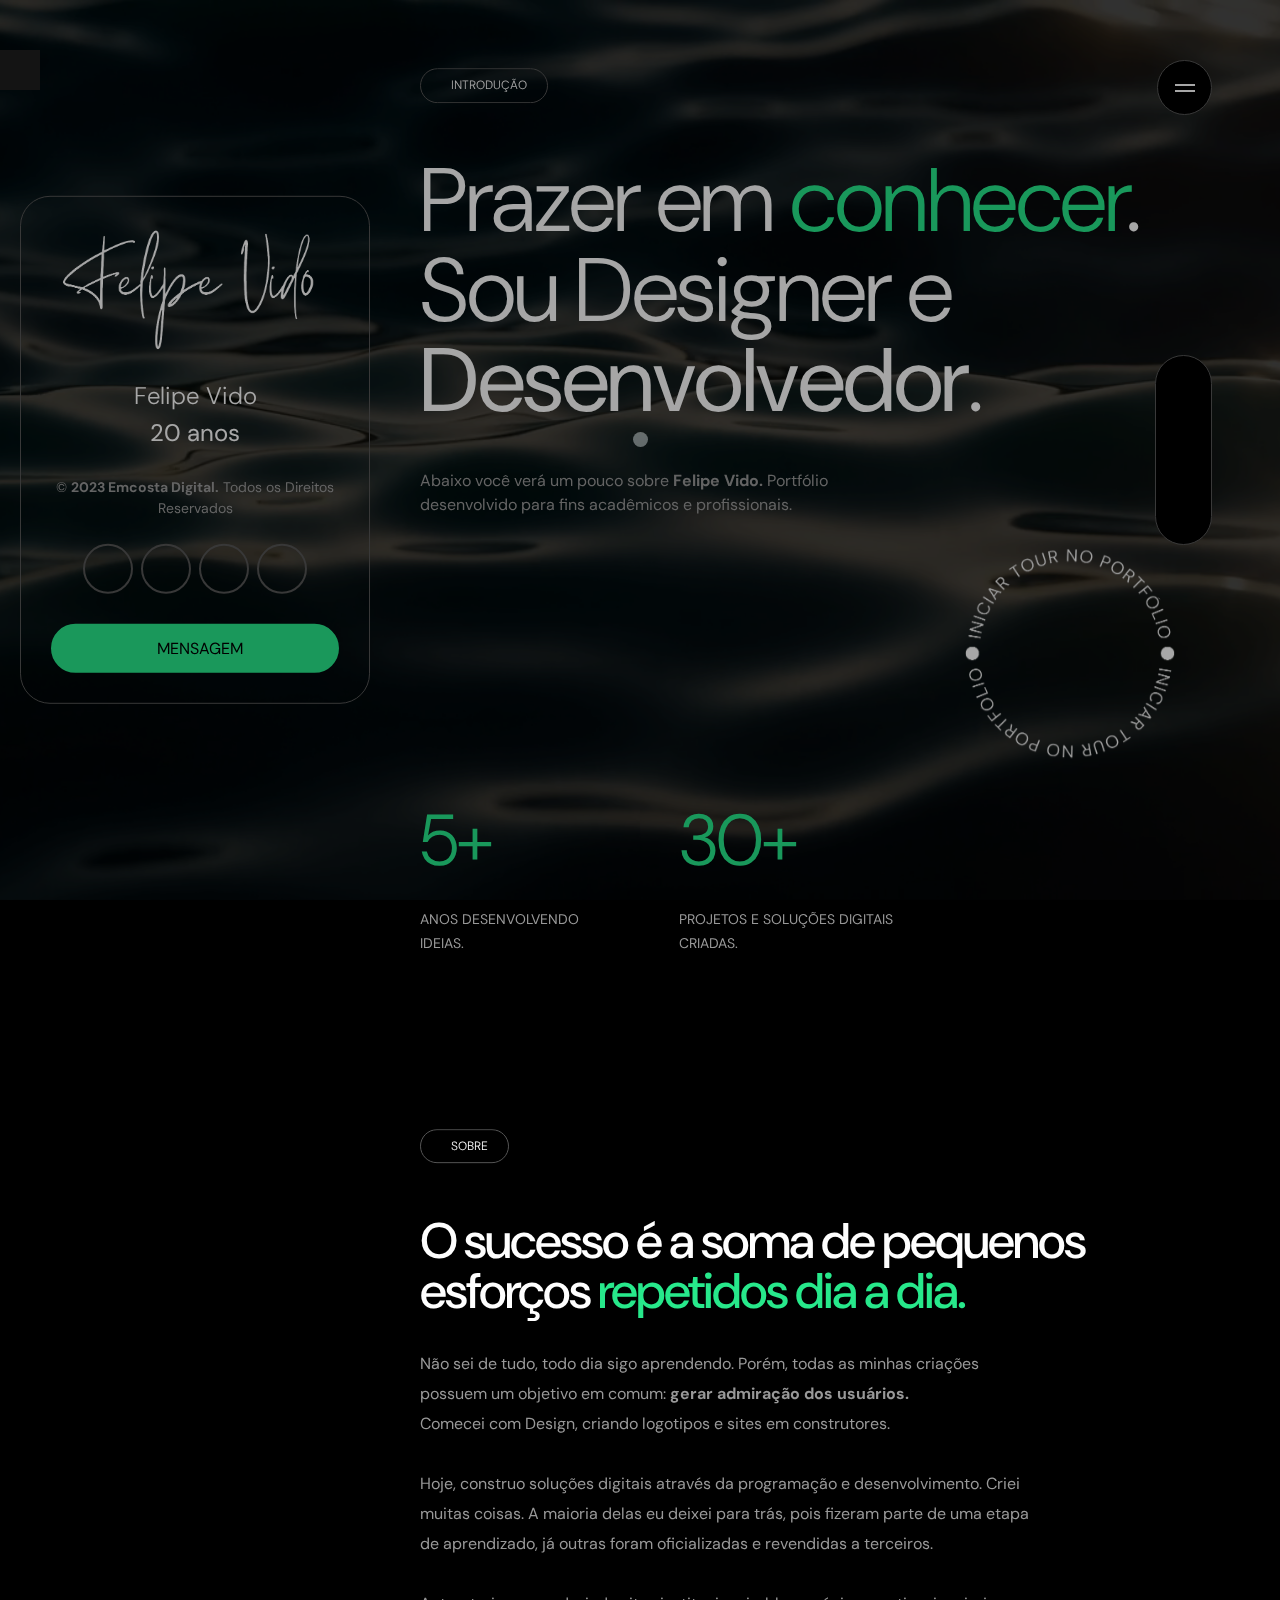
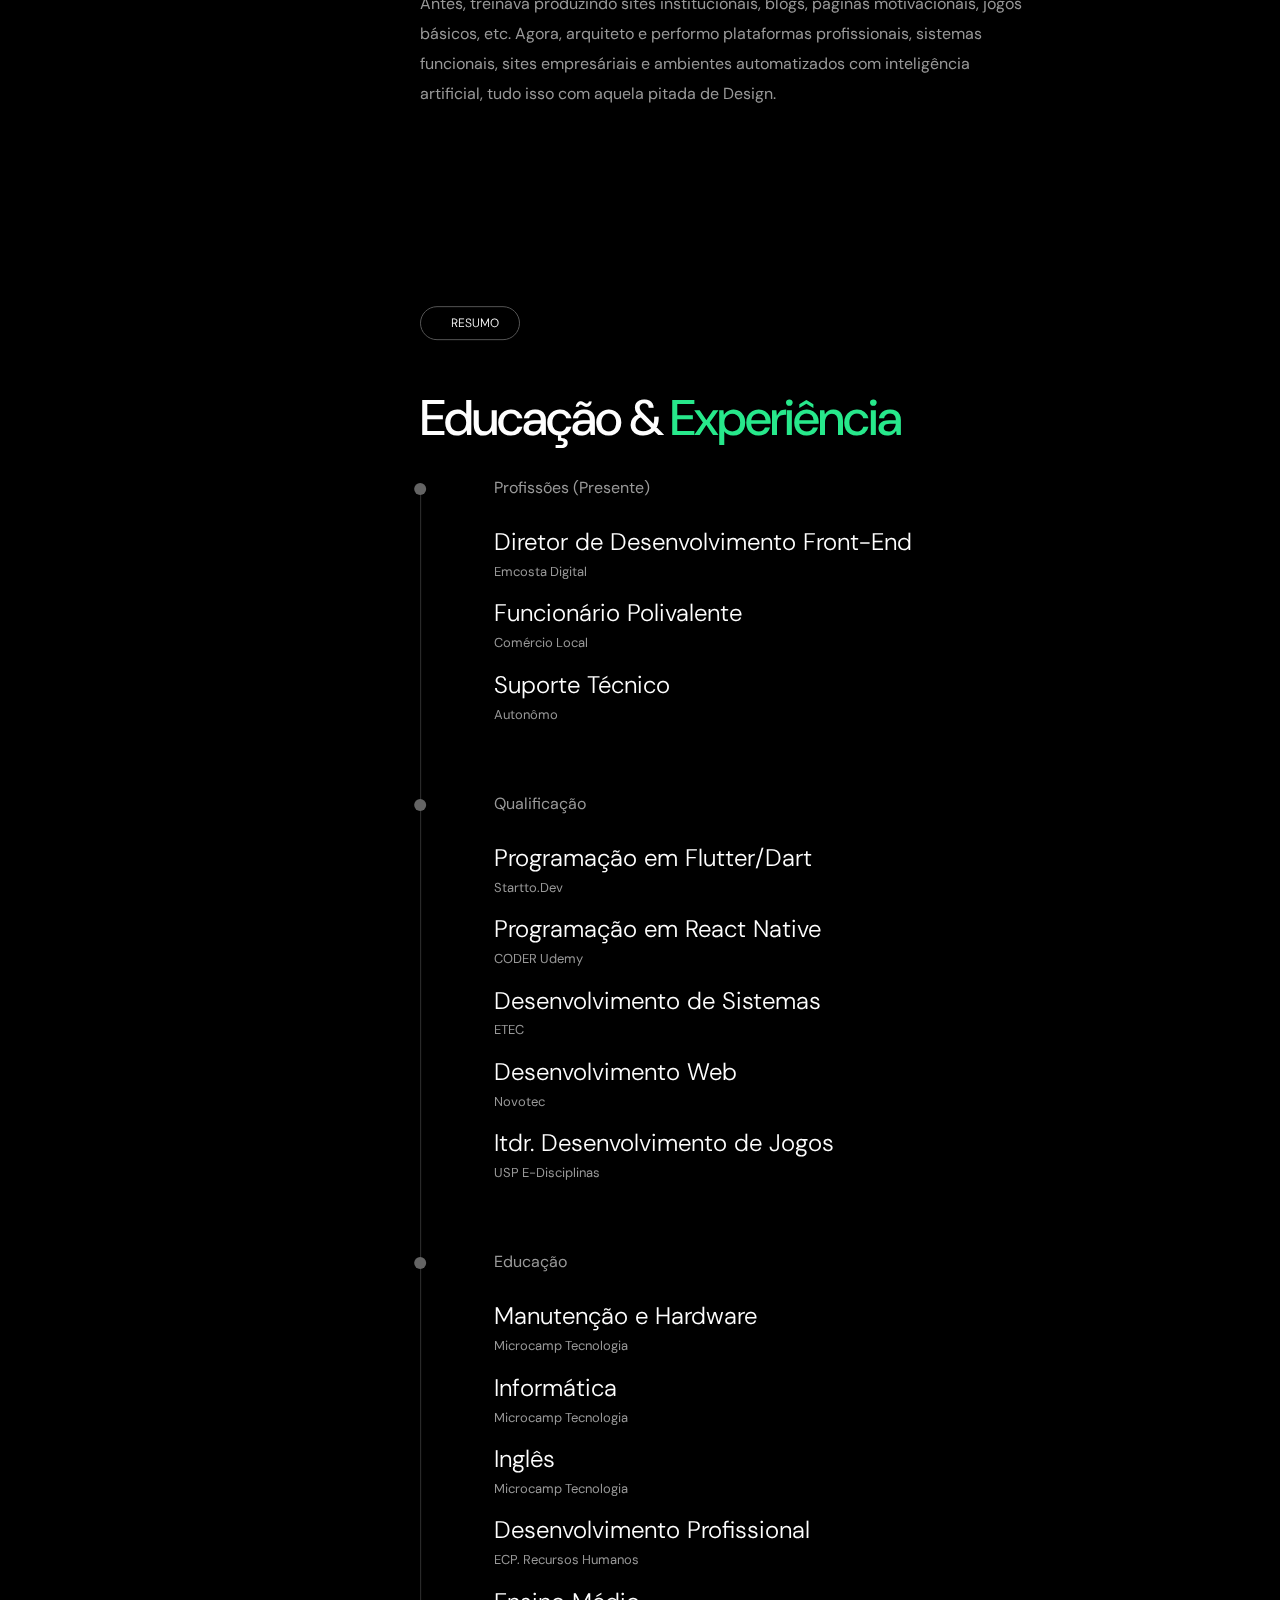
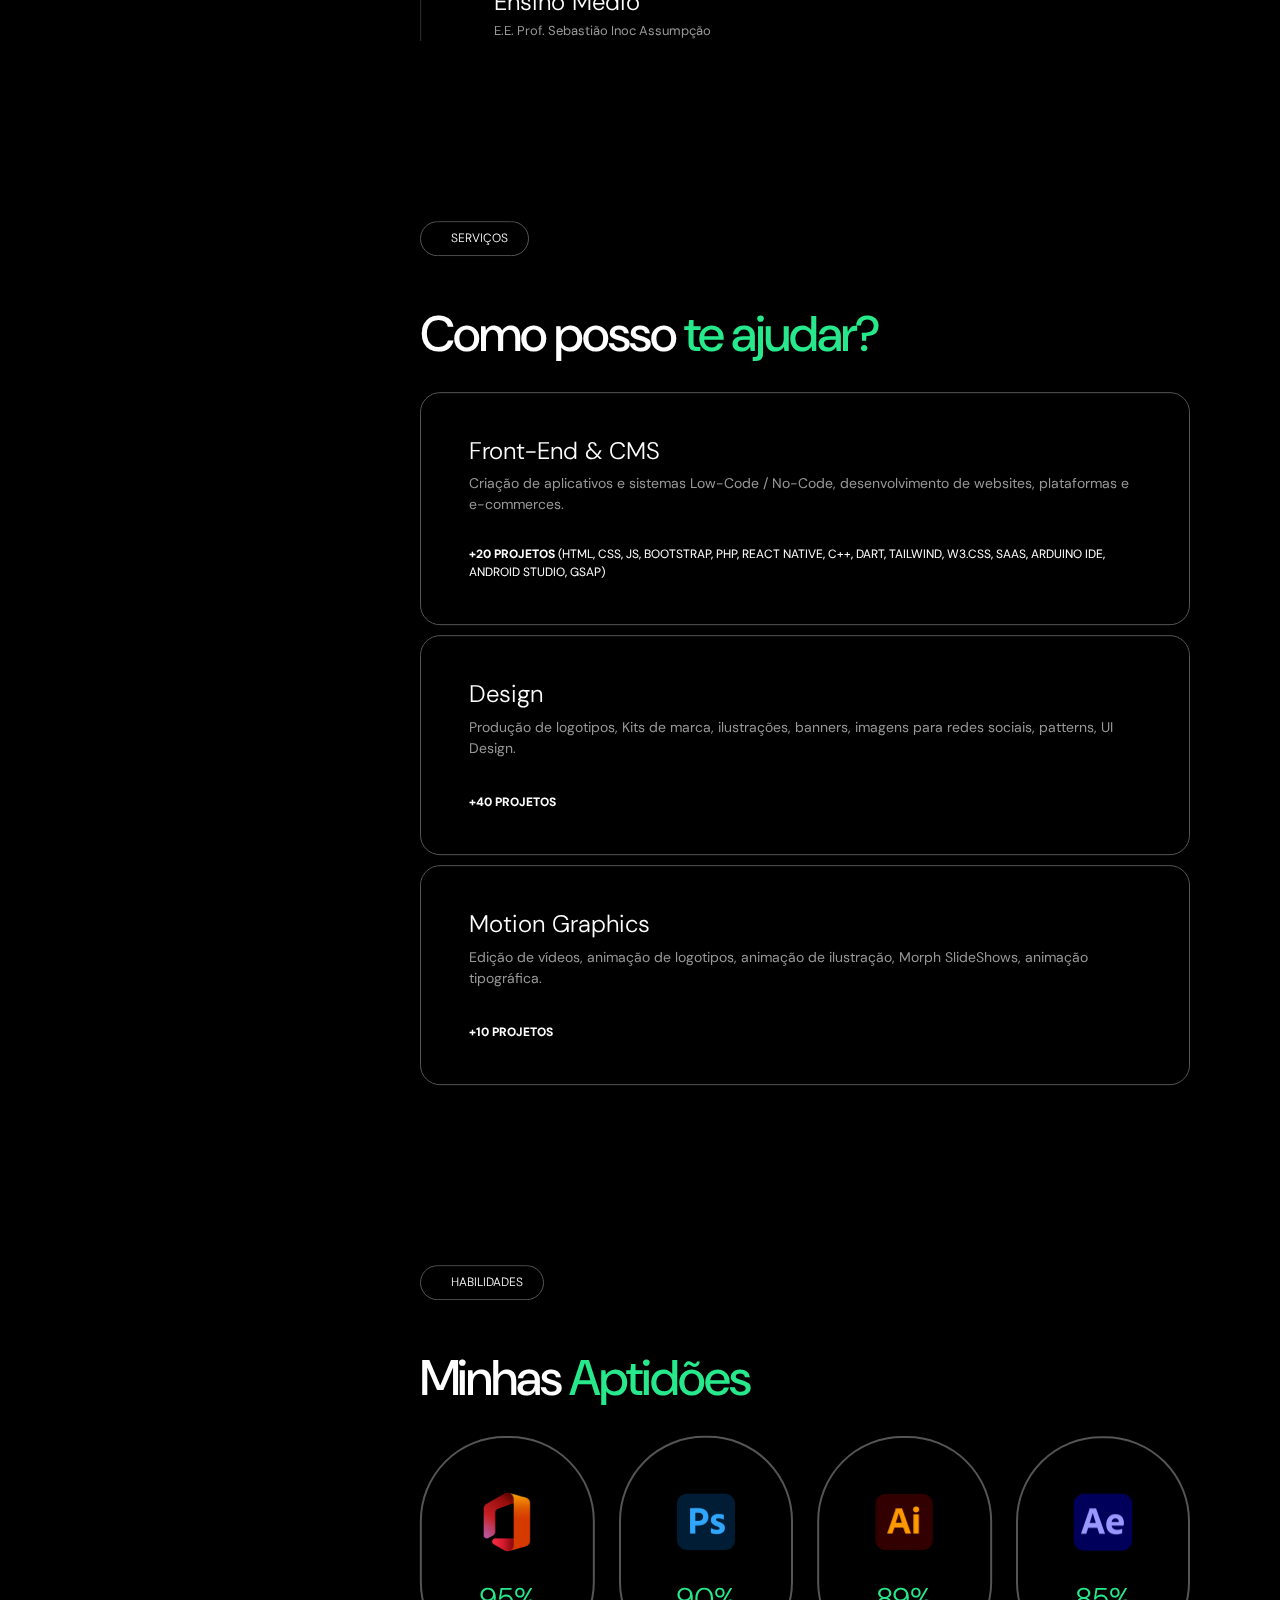
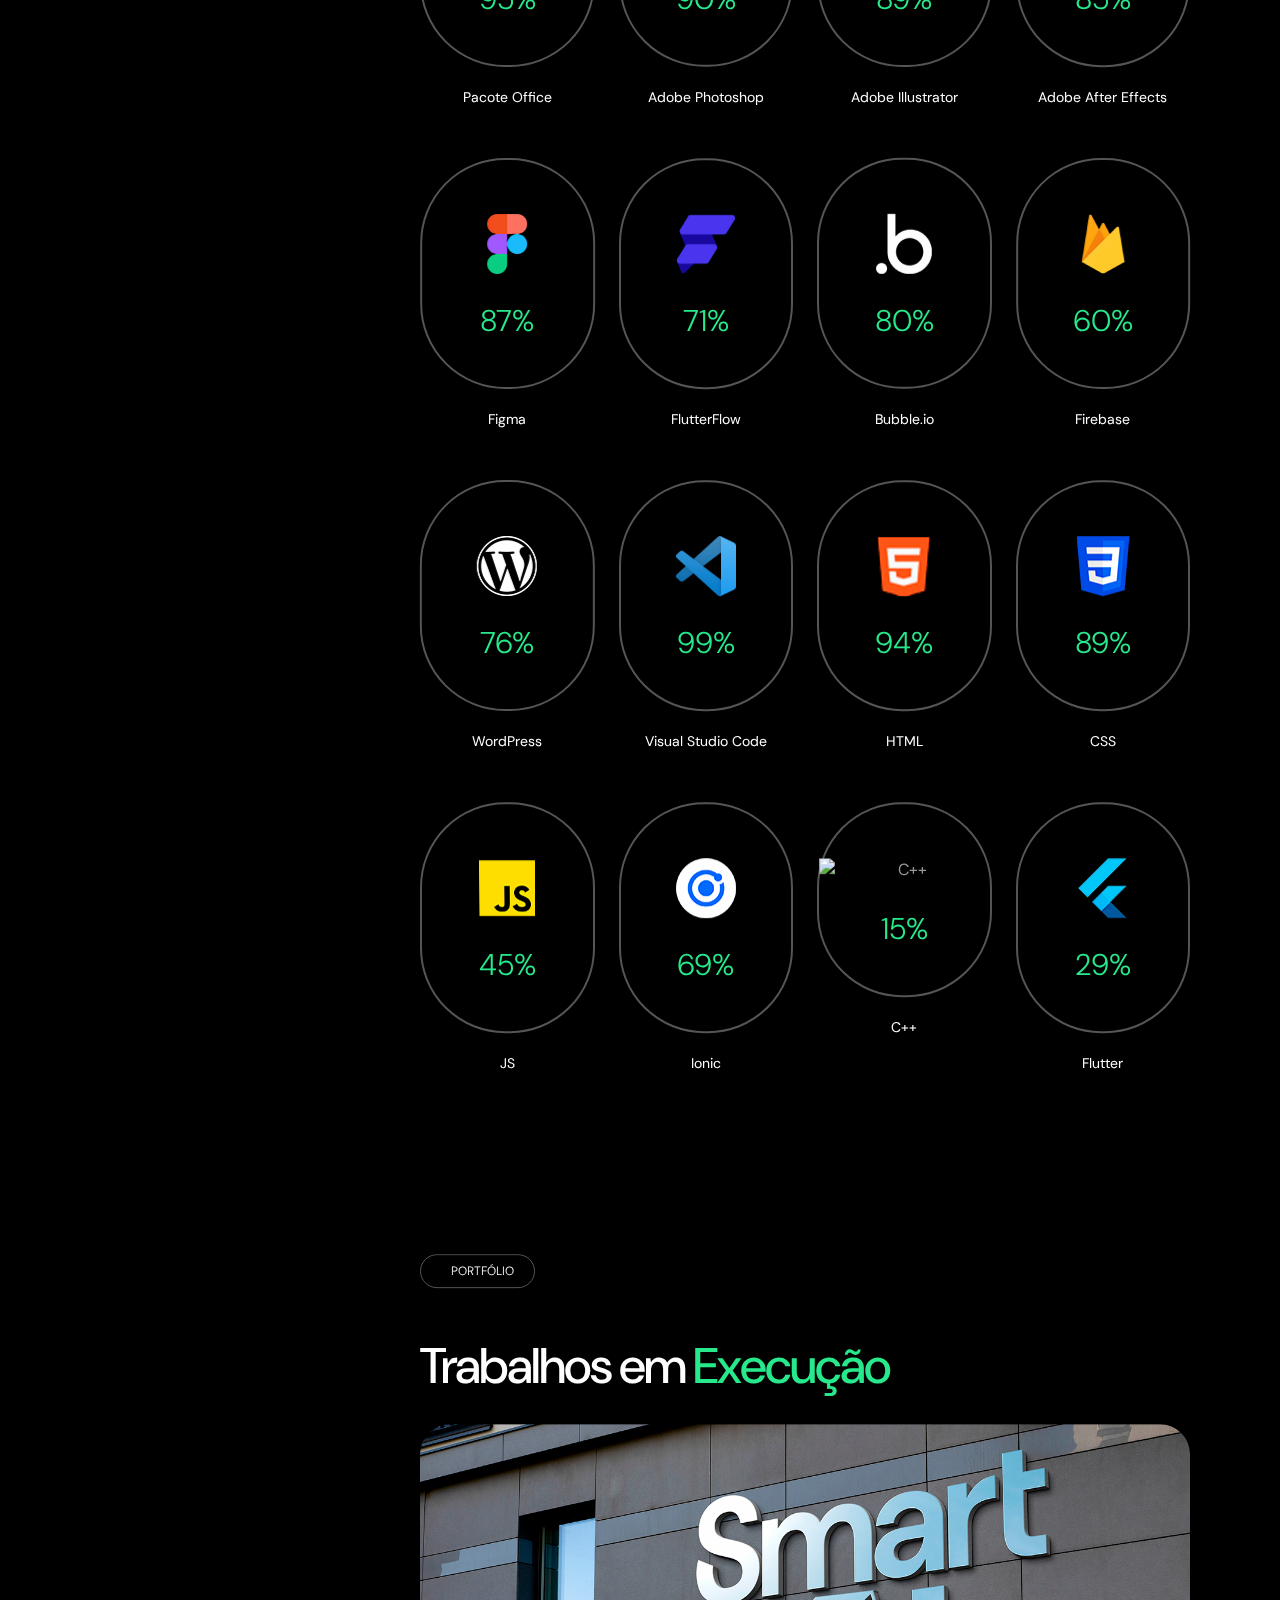
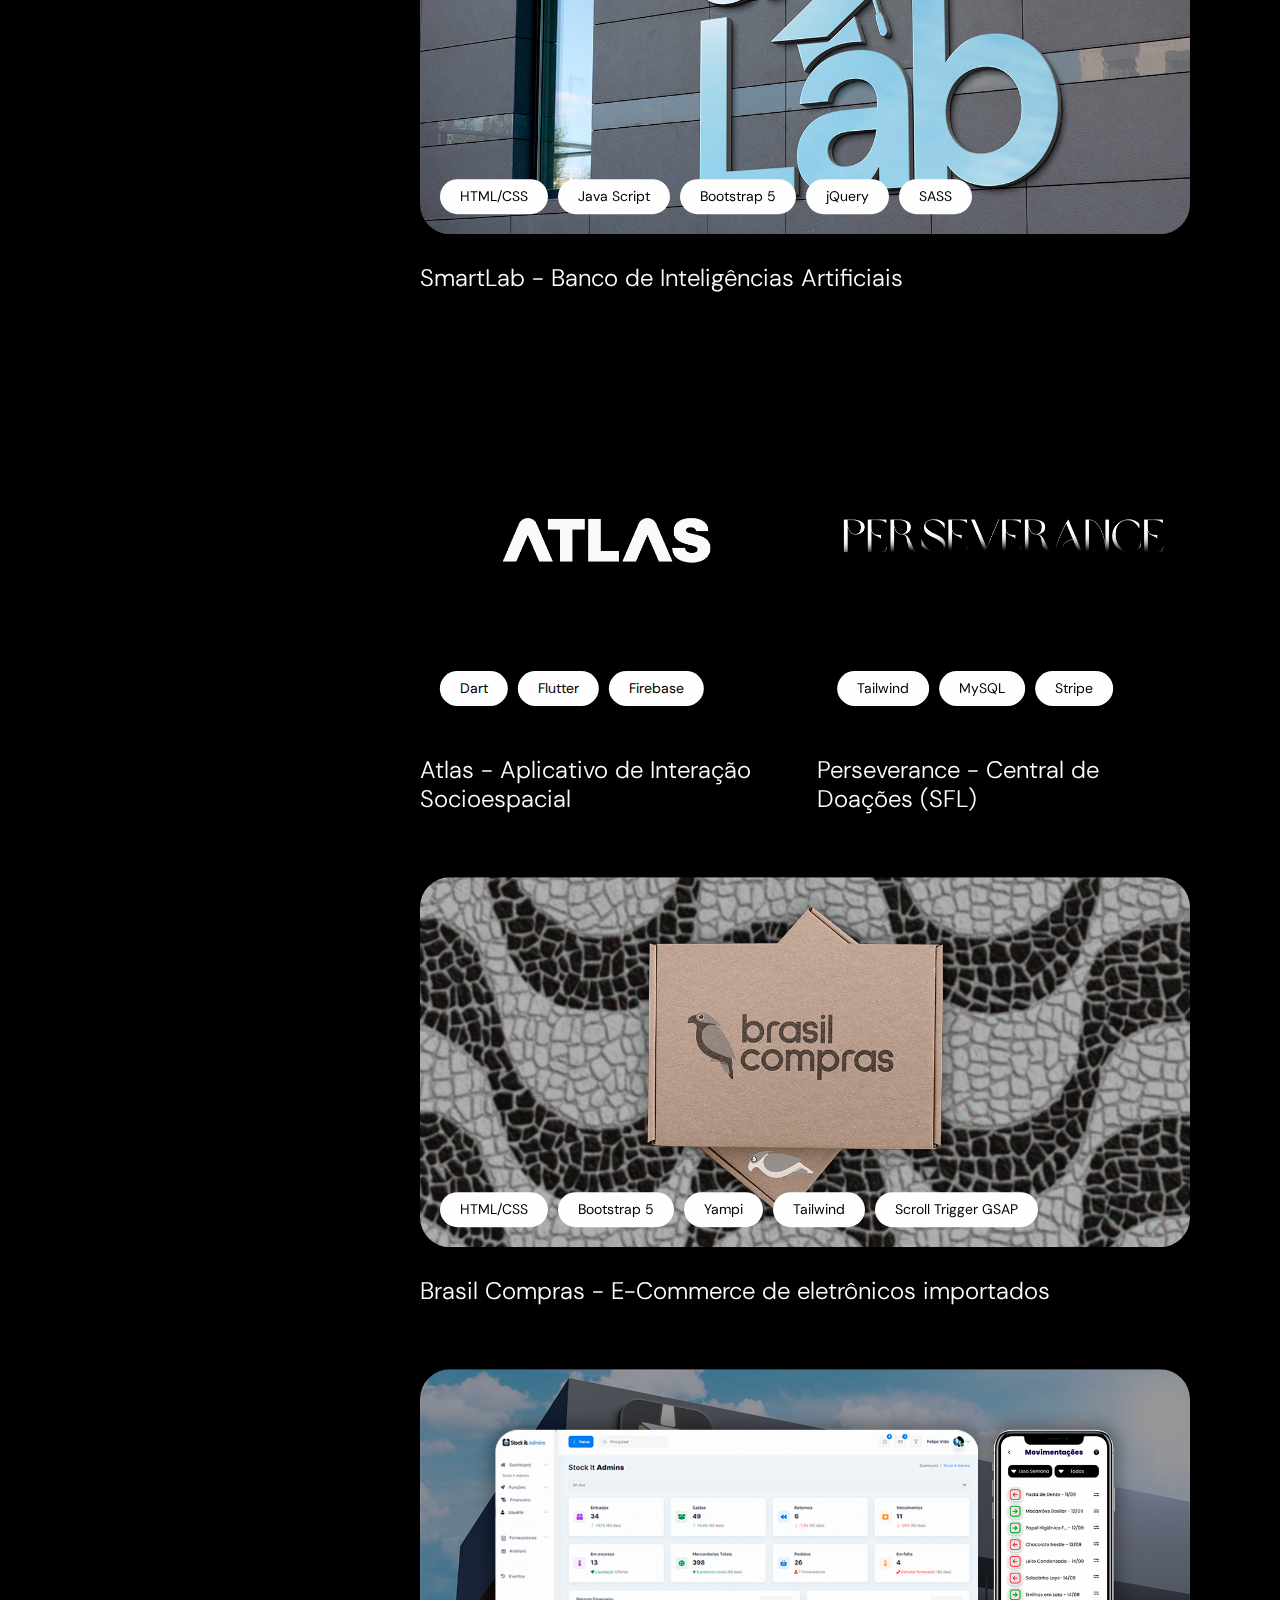
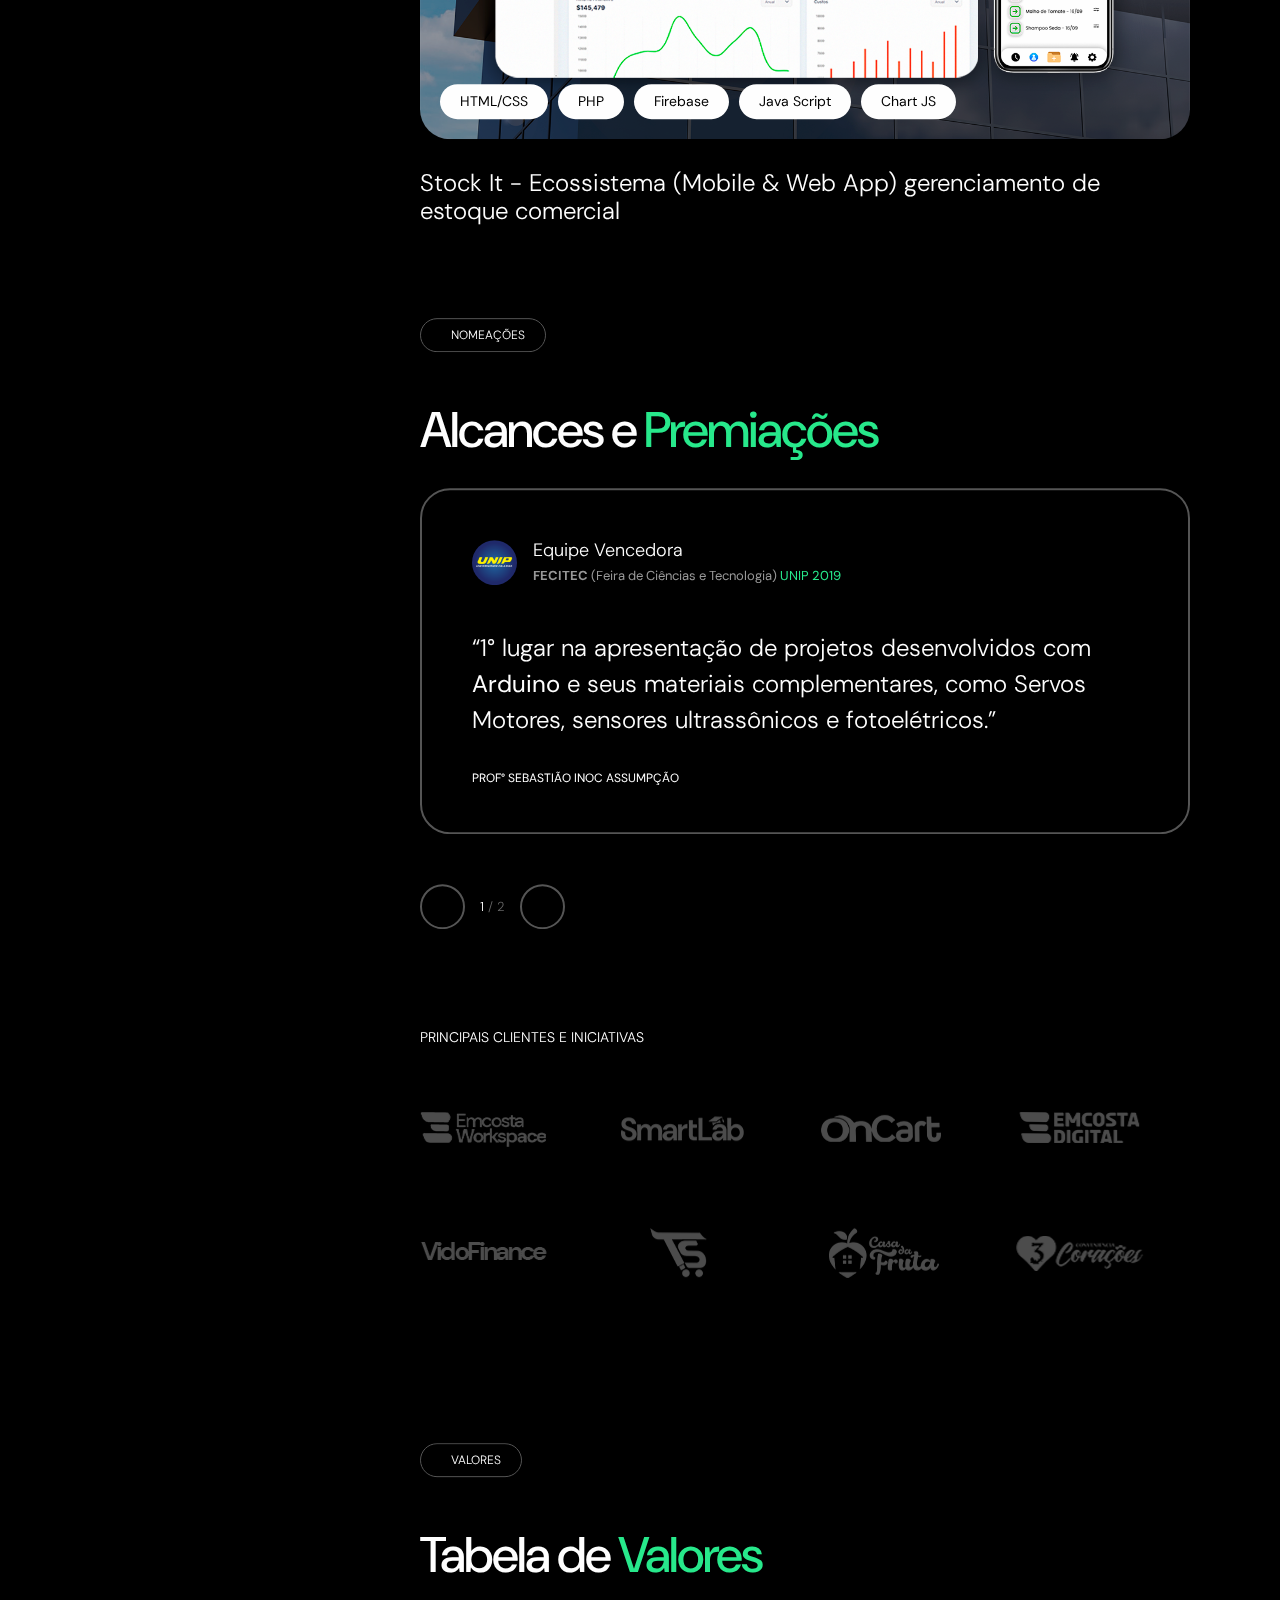
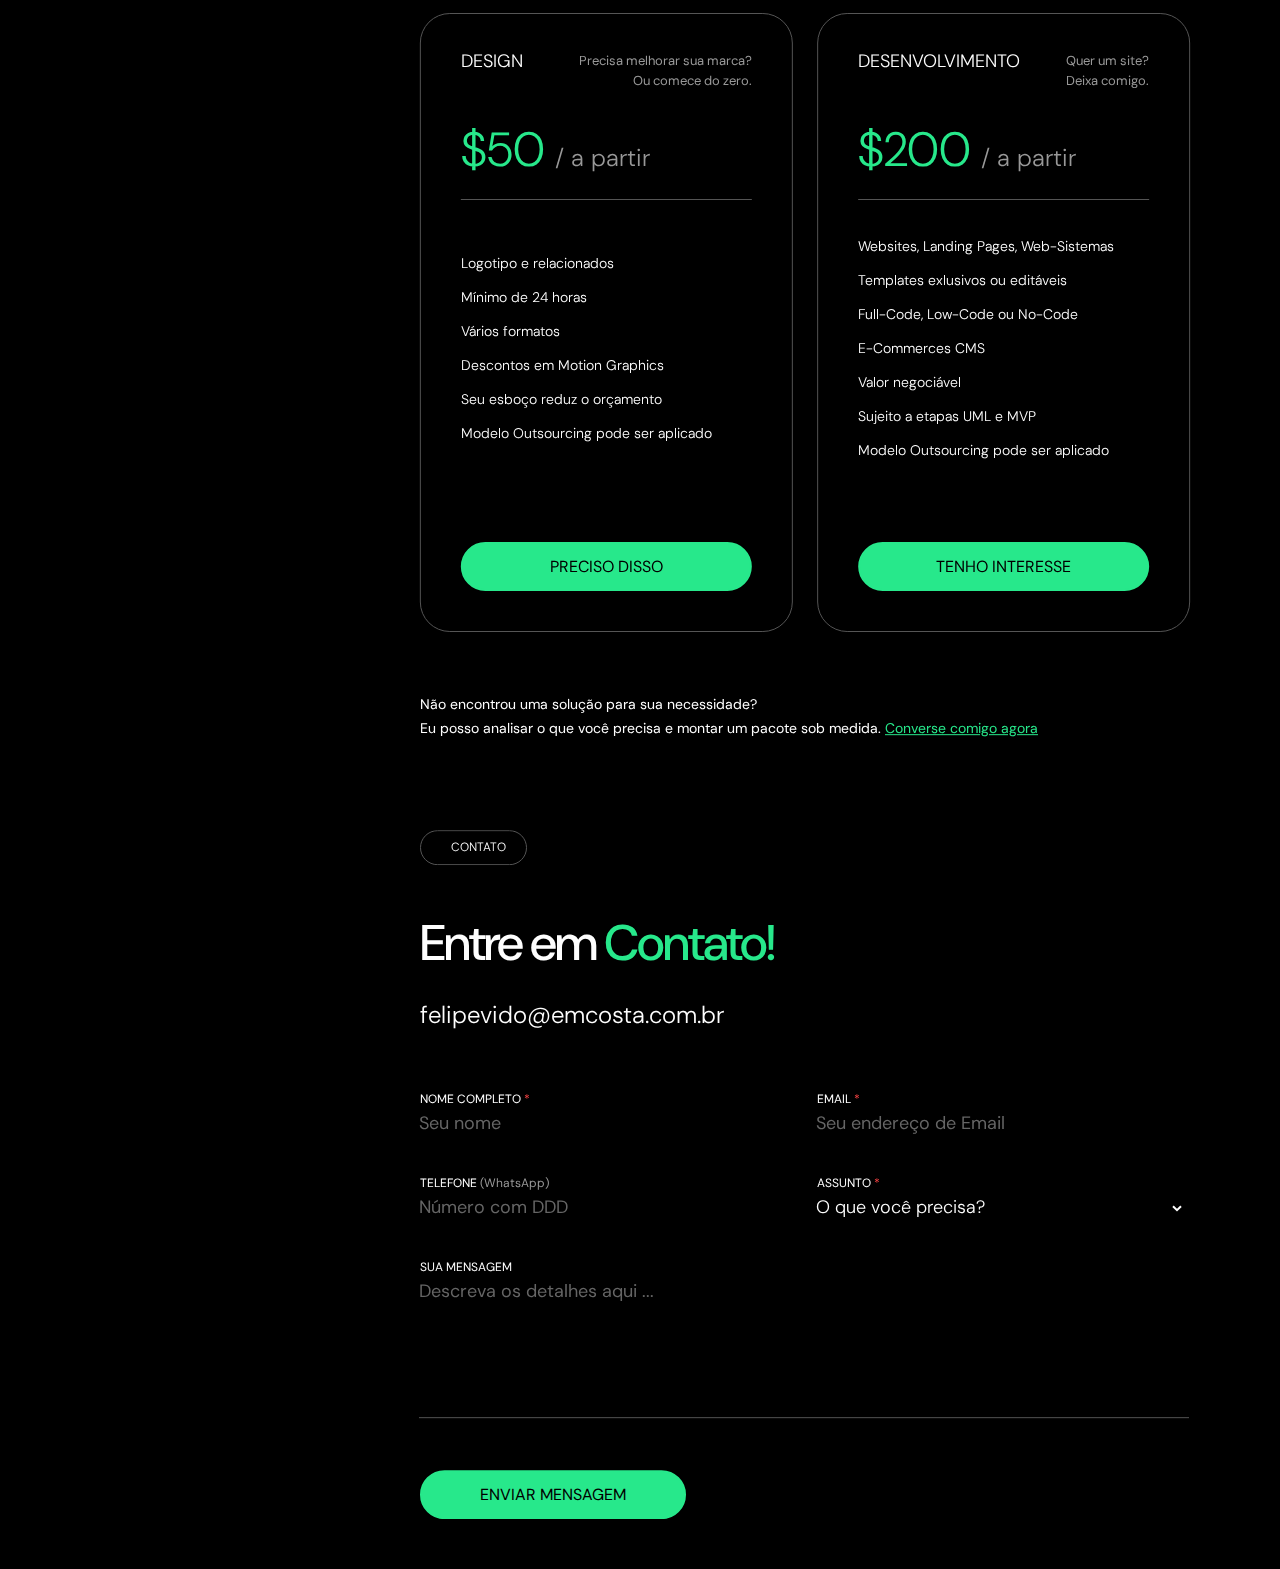
==== Felipe Vido Porfólio/home2.html @ d5eb5228 "Portfólio2024" ====
<!DOCTYPE html>
<html lang="pt-BR">

<head>
    <meta charset="UTF-8">
    <meta http-equiv="X-UA-Compatible" content="IE=edge">
    <meta name="viewport" content="width=device-width, initial-scale=1.0">
    <title>Felipe Vido</title>
    <link rel="icon" type="image/x-icon" href="assets/images/favicon.png">

    <link rel="preconnect" href="https://fonts.googleapis.com/">
    <link rel="preconnect" href="https://fonts.gstatic.com/" crossorigin>
    <link rel="preconnect" href="https://fonts.googleapis.com">
    <link rel="preconnect" href="https://fonts.gstatic.com" crossorigin>
    <link href="https://fonts.googleapis.com/css2?family=DM+Sans:wght@500;700&display=swap" rel="stylesheet">
    <link rel="stylesheet"
        href="../../../maxst.icons8.com/vue-static/landings/line-awesome/line-awesome/1.3.0/css/line-awesome.min.css">
    <link href="assets/css/bootstrap.min.css" rel="stylesheet">
    <link rel="stylesheet" href="assets/css/owl.carousel.min.css">
    <link rel="stylesheet" href="assets/css/owl.theme.default.min.css">
    <link rel="stylesheet" href="assets/css/animate.min.css">
    <link rel="stylesheet" href="assets/css/smooth-scrollbar.css">
    <link rel="stylesheet" href="assets/css/lightbox.min.css">

    <link rel="stylesheet" href="assets/css/style.css">
    <link rel="stylesheet" href="assets/css/responsive.css">

</head>

<body class="home1-page">

    <video class="body-overlay" muted autoplay loop>
        <source src="assets/images/video3.mp4" type="video/mp4">
    </video>

    <div class="page-loader">
        <div class="bounceball"></div>
    </div>

    <span class="icon-menu">
        <span class="bar"></span>
        <span class="bar"></span>
    </span>

    <div class="global-color">
        <span class="setting-toggle">
            <i class="las la-cog"></i>
        </span>
        <div class="inner">
            <div class="overlay"></div>
            <div class="global-color-option">
                <span class="close-settings">
                    <i class="las la-times"></i>
                </span>
                <h2>Personalizar</h2>
                <div class="global-color-option-inner">
                    <p>Cores</p>
                    <div class="color-boxed">
                        <a href="#" class="clr-active" onclick="color1();"></a>
                        <a href="#" onclick="color2();"></a>
                        <a href="#" onclick="color3();"></a>
                        <a href="#" onclick="color4();"></a>
                        <a href="#" onclick="color5();"></a>
                        <a href="#" onclick="color6();"></a>
                        <a href="#" onclick="color7();"></a>
                        <a href="#" onclick="color8();"></a>
                    </div>

                    <p>Background</p>
                    <ul class="themes">
                        <li><a href="index.html">Linhas Esféricas</a></li>
                        <li class="active"><a href="home2.html">Ondas D'Água</a></li>
                    </ul>
                </div>
            </div>
        </div>
    </div>

    <div class="responsive-sidebar-menu">
        <div class="overlay"></div>
        <div class="sidebar-menu-inner">
            <div class="menu-wrap">
                <p>Menu</p>
                <ul class="menu scroll-nav-responsive d-flex">
                    <li>
                        <a class="scroll-to" href="#home">
                            <i class="las la-home"></i> <span>Inicio</span>
                        </a>
                    </li>
                    <li>
                        <a class="scroll-to" href="#about">
                            <i class="lar la-user"></i> <span>Sobre</span>
                        </a>
                    </li>
                    <li>
                        <a class="scroll-to" href="#resume">
                            <i class="las la-briefcase"></i> <span>Educação</span>
                        </a>
                    </li>
                    <li>
                        <a class="scroll-to" href="#services">
                            <i class="las la-stream"></i> <span>Experiência</span>
                        </a>
                    </li>
                    <li>
                        <a class="scroll-to" href="#skills">
                            <i class="las la-rocket"></i> <span>Habilidades</span>
                        </a>
                    </li>
                    <li>
                        <a class="scroll-to" href="#portfolio">
                            <i class="las la-grip-vertical"></i> <span>Projetos</span>
                        </a>
                    </li>
                    <li>
                        <a class="scroll-to" href="#testimonial">
                            <i class="lar la-comment"></i> <span>Serviços</span>
                        </a>
                    </li>
                    <li>
                        <a class="scroll-to" href="#contact">
                            <i class="las la-envelope"></i> <span>Contato</span>
                        </a>
                    </li>
                </ul>
            </div>

            <div class="sidebar-social">
                <p>Social</p>
                <ul class="social-links d-flex align-items-center">
                    <li>
                        <a target="_blank" href="https://twitter.com/vido_felipe"><i class="lab la-twitter"></i></a>
                    </li>
                    <li>
                        <a target="_blank" href="https://wa.me/5514998854798"><i class="lab la-whatsapp"></i></a>
                    </li>
                    <li>
                        <a target="_blank" href="https://www.instagram.com/fp.vido/"><i class="lab la-instagram"></i></a>
                    </li>
                    <li>
                        <a target="_blank" href="mailto:felipevido@emcosta.com.br"><i class="las la-envelope"></i></a>
                    </li>
                </ul>
            </div>
        </div>
    </div>

    <ul class="menu scroll-nav d-flex">
        <li>
            <a class="scroll-to" href="#home">
                <span>Inicio</span> <i class="las la-home"></i>
            </a>
        </li>
        <li>
            <a class="scroll-to" href="#about">
                <span>Sobre</span> <i class="lar la-user"></i>
            </a>
        </li>
        <li>
            <a class="scroll-to" href="#resume">
                <span>Educação</span> <i class="las la-briefcase"></i>
            </a>
        </li>
        <li>
            <a href="#services">
                <span>Experiência</span> <i class="las la-stream"></i>
            </a>
        </li>
        <li>
            <a class="scroll-to" href="#skills">
                <span>Habilidades</span> <i class="las la-rocket"></i>
            </a>
        </li>
        <li>
            <a class="scroll-to" href="#portfolio">
                <span>Projetos</span> <i class="las la-star"></i>
            </a>
        </li>
        <li>
            <a class="scroll-to" href="#testimonial">
                <span>Serviços</span> <i class="las la-code"></i>
            </a>
        </li>
        <li>
            <a class="scroll-to" href="#contact">
                <span>Contatos</span> <i class="las la-envelope"></i>
            </a>
        </li>
    </ul>

    <div class="left-sidebar">
        <div class="sidebar-header d-flex align-items-center justify-content-between">
            <img src="assets/images/logo.png" alt="Logo">
        </div>
        <h2 class="email">Felipe Vido</h2>
        <h2 class="address"><b>20 anos</b></h2>
        <p class="copyright">&copy; <b>2023 Emcosta Digital.</b> Todos os Direitos Reservados</p>
        <ul class="social-profile d-flex align-items-center flex-wrap justify-content-center">
            <li>
                <a target="_blank" href="https://twitter.com/vido_felipe"><i class="lab la-twitter"></i></a>
            </li>
            <li>
                <a target="_blank" href="https://wa.me/5514998854798"><i class="lab la-whatsapp"></i></a>
            </li>
            <li>
                <a target="_blank" href="https://www.instagram.com/fp.vido/"><i class="lab la-instagram"></i></a>
            </li>
            <li>
                <a target="_blank" href="mailto:felipevido@emcosta.com.br"><i class="las la-envelope"></i></a>
            </li>
        </ul>
        <a href="https://wa.me/5514998854798?text=Olá!%20Estou%20interessado%20em%20seus%20serviços." class="theme-btn">
            <i class="las la-envelope"></i> MENSAGEM
        </a>
    </div>

    <main class="drake-main">
        <div id="smooth-wrapper">
            <div id="smooth-content">

                <div class="left-sidebar">
                    <div class="sidebar-header d-flex align-items-center justify-content-between">
                        <img src="assets/images/logo.png" alt="Logo">
                    </div>
                    <h2 class="email">Felipe Vido</h2>
                    <p class="copyright">&copy; <b>2023 Emcosta Digital.</b> Todos os direitos reservados.</p>
                    <ul class="social-profile d-flex align-items-center flex-wrap justify-content-center">
                        <li>
                            <a target="_blank" href="https://twitter.com/vido_felipe"><i class="lab la-twitter"></i></a>
                        </li>
                        <li>
                            <a target="_blank" href="https://wa.me/5514998854798"><i class="lab la-whatsapp"></i></a>
                        </li>
                        <li>
                            <a target="_blank" href="https://www.instagram.com/fp.vido/"><i class="lab la-instagram"></i></a>
                        </li>
                    </ul>
                    <a target="_blank" href="https://wa.me/5514998854798?text=Olá!%20Estou%20interessado%20em%20seus%20serviços." class="theme-btn">
                        <i class="las la-envelope"></i> MENSAGEM
                    </a>
                </div>

                <section class="hero-section page-section scroll-to-page" id="home">

                    <div class="custom-container">
                        <div class="hero-content content-width">
                            <div class="section-header sizeadapt">
                                <h4 class="subtitle scroll-animation" data-animation="fade_from_bottom">
                                    <i class="las la-home"></i> Introdução
                                </h4>
                                <h1 style="letter-spacing: -1.5px; line-height: 1;" class="scroll-animation" data-animation="fade_from_bottom">Prazer em
                                    <span>conhecer</span>. Sou Designer e <b>Desenvolvedor</b>.
                                </h1>
                            </div>
                            <p class="scroll-animation" data-animation="fade_from_bottom">Abaixo você verá um pouco
                                sobre <b>Felipe Vido.</b> Portfólio desenvolvido para fins acadêmicos e profissionais.
                            </p>
                            <a href="#portfolio" class="go-to-project-btn scroll-to scroll-animation"
                                data-animation="rotate_up">
                                <img src="assets/images/round-text.png" alt="Rounded text">
                                <i class="las la-arrow-down"></i>
                            </a>

                            <div class="facts d-flex">
                                <div class="left scroll-animation" data-animation="fade_from_left">
                                    <h1>5+</h1>
                                    <p>Anos desenvolvendo <br>ideias.</p>
                                </div>
                                <div class="right scroll-animation" data-animation="fade_from_right">
                                    <h1>30+</h1>
                                    <p>projetos e soluções digitais <br>criadas.</p>
                                </div>
                            </div>
                        </div>
                    </div>
                </section>

                <section class="about-area page-section scroll-to-page" id="about">
                    <div class="custom-container">
                        <div class="about-content content-width">
                            <div class="section-header">
                                <h4 class="subtitle scroll-animation" data-animation="fade_from_bottom">
                                    <i class="lar la-user"></i> Sobre
                                </h4>
                                <h1 style="line-height: 1;" class="scroll-animation" data-animation="fade_from_bottom">O sucesso é a soma de
                                    pequenos<br>
                                    esforços <span>repetidos dia a dia.</span></h1>
                            </div>
                            <p class="scroll-animation" data-animation="fade_from_bottom">Não sei de tudo, todo dia sigo
                                aprendendo. Porém, todas as minhas criações possuem um objetivo em comum: <b>gerar
                                    admiração dos usuários.</b> <br>
                                Comecei com Design, criando logotipos e sites em construtores. <br><br> Hoje, construo
                                soluções digitais através da programação e desenvolvimento.
                                Criei muitas coisas. A maioria delas eu deixei para trás, pois fizeram parte de uma
                                etapa de aprendizado, já outras foram oficializadas e revendidas a terceiros.
                                <br><br>
                                Antes, treinava produzindo sites institucionais, blogs, páginas motivacionais, jogos básicos, etc. Agora, arquiteto e performo plataformas profissionais, sistemas funcionais, sites empresáriais e
                                ambientes automatizados com inteligência artificial, tudo isso com aquela pitada de Design.
                            </p>
                        </div>
                    </div>
                </section>


                <section class="resume-area page-section scroll-to-page" id="resume">
                    <div class="custom-container">
                        <div class="resume-content content-width">
                            <div class="section-header">
                                <h4 class="subtitle scroll-animation" data-animation="fade_from_bottom">
                                    <i class="las la-briefcase"></i> RESUMO
                                    <h1 style="line-height: 1;" class="scroll-animation" data-animation="fade_from_bottom">Educação &
                                        <span>Experiência</span>
                                    </h1>
                            </div>

                            <div class="resume-timeline">
                                <div class="item scroll-animation" data-animation="fade_from_right">
                                    <span class="date">Profissões (Presente)</span>
                                    <h2>Diretor de Desenvolvimento Front-End</h2>
                                    <p>Emcosta Digital</p>
                                    <h2>Funcionário Polivalente</h2>
                                    <p>Comércio Local</p>
                                    <h2>Suporte Técnico</h2>
                                    <p>Autonômo</p>
                                </div>
                                <div class="item scroll-animation" data-animation="fade_from_right">
                                    <span class="date">Qualificação</span>
                                    <h2>Programação em Flutter/Dart</h2>
                                    <p>Startto.Dev</p>
                                    <h2>Programação em React Native</h2>
                                    <p>CODER Udemy</p>
                                    <h2>Desenvolvimento de Sistemas</h2>
                                    <p>ETEC</p>
                                    <h2>Desenvolvimento Web</h2>
                                    <p>Novotec</p>
                                    <h2>Itdr. Desenvolvimento de Jogos</h2>
                                    <p>USP E-Disciplinas</p>
                                </div>
                                <div class="item scroll-animation" data-animation="fade_from_right">
                                    <span class="date">Educação</span>
                                    <h2>Manutenção e Hardware</h2>
                                    <p>Microcamp Tecnologia</p>
                                    <h2>Informática</h2>
                                    <p>Microcamp Tecnologia</p>
                                    <h2>Inglês</h2>
                                    <p>Microcamp Tecnologia</p>
                                    <h2>Desenvolvimento Profissional</h2>
                                    <p>ECP. Recursos Humanos</p>
                                    <h2>Ensino Médio</h2>
                                    <p>E.E. Prof. Sebastião Inoc Assumpção</p>
                                </div>
                            </div>

                        </div>
                    </div>
                </section>


                <section class="services-area page-section scroll-to-page" id="services">
                    <div class="custom-container">
                        <div class="services-content content-width">
                            <div class="section-header">
                                <h4 class="subtitle scroll-animation" data-animation="fade_from_bottom">
                                    <i class="las la-stream"></i> Serviços
                                </h4>
                                <h1 style="line-height: 1;" class="scroll-animation" data-animation="fade_from_bottom">Como posso
                                    <span>te ajudar?</span>
                                </h1>
                            </div>

                            <div class="services-items">
                                <div class="service-item scroll-animation" data-animation="fade_from_bottom">
                                    <i class="las la-code"></i>
                                    <h2>Front-End & CMS</h2>
                                    <p>Criação de aplicativos e sistemas Low-Code / No-Code, desenvolvimento de
                                        websites, plataformas e
                                        e-commerces.
                                    </p>
                                    <span class="projects-desc"><b>+20 PROJETOS</b> (HTML, CSS, JS, BOOTSTRAP, PHP,
                                        REACT NATIVE, C++, DART, TAILWIND, W3.CSS, SAAS, ARDUINO IDE, ANDROID STUDIO, GSAP)</span>
                                </div>
                                <div class="service-item scroll-animation" data-animation="fade_from_bottom">
                                    <i class="las la-bezier-curve"></i>
                                    <h2>Design</h2>
                                    <p>Produção de logotipos, Kits de marca, ilustrações, banners, imagens para redes
                                        sociais, patterns, UI Design.</p>
                                    <span class="projects-desc"><b>+40 PROJETOS</b></span>
                                </div>
                                <div class="service-item scroll-animation" data-animation="fade_from_bottom">
                                    <i class="las la-play"></i>
                                    <h2>Motion Graphics</h2>
                                    <p>Edição de vídeos, animação de logotipos, animação de ilustração, Morph
                                        SlideShows, animação tipográfica.</p>
                                    <span class="projects-desc"><b>+10 PROJETOS</b></span>
                                </div>
                            </div>

                        </div>
                    </div>
                </section>


                <section class="skills-area page-section scroll-to-page" id="skills">
                    <div class="custom-container">
                        <div class="skills-content content-width">
                            <div class="section-header">
                                <h4 class="subtitle scroll-animation" data-animation="fade_from_bottom">
                                    <i class="las la-rocket"></i> HABILIDADES
                                </h4>
                                <h1 class="scroll-animation" data-animation="fade_from_bottom">Minhas
                                    <span>Aptidões</span>
                                </h1>
                            </div>

                            <div class="row skills text-center">
                                <div class="col-md-3 scroll-animation" data-animation="fade_from_left">
                                    <div class="skill">
                                        <div class="skill-inner">
                                            <img src="assets/images/office.png" alt="Pacote Office">
                                            <h1 class="percent">95%</h1>
                                        </div>
                                        <p class="name">Pacote Office</p>
                                    </div>
                                </div>

                                <div class="col-md-3 scroll-animation" data-animation="fade_from_top">
                                    <div class="skill">
                                        <div class="skill-inner">
                                            <img src="assets/images/photoshop.png" alt="Photoshop">
                                            <h1 class="percent">90%</h1>
                                        </div>
                                        <p class="name">Adobe Photoshop</p>
                                    </div>
                                </div>

                                <div class="col-md-3 scroll-animation" data-animation="fade_from_right">
                                    <div class="skill">
                                        <div class="skill-inner">
                                            <img src="assets/images/illustrator.png" alt="Illustrator">
                                            <h1 class="percent">89%</h1>
                                        </div>
                                        <p class="name">Adobe Illustrator</p>
                                    </div>
                                </div>

                                <div class="col-md-3 scroll-animation" data-animation="fade_from_bottom">
                                    <div class="skill">
                                        <div class="skill-inner">
                                            <img src="assets/images/after effects.png" alt="After Effects">
                                            <h1 class="percent">85%</h1>
                                        </div>
                                        <p class="name">Adobe After Effects</p>
                                    </div>
                                </div>

                                <div class="col-md-3 scroll-animation" data-animation="fade_from_right">
                                    <div class="skill">
                                        <div class="skill-inner">
                                            <img src="assets/images/figma.png" alt="Figma">
                                            <h1 class="percent">87%</h1>
                                        </div>
                                        <p class="name">Figma</p>
                                    </div>
                                </div>

                                <div class="col-md-3 scroll-animation" data-animation="fade_from_bottom">
                                    <div class="skill">
                                        <div class="skill-inner">
                                            <img src="assets/images/flutterflow.png" alt="FlutterFlow">
                                            <h1 class="percent">71%</h1>
                                        </div>
                                        <p class="name">FlutterFlow</p>
                                    </div>
                                </div>
                                <div class="col-md-3 scroll-animation" data-animation="fade_from_top">
                                    <div class="skill">
                                        <div class="skill-inner">
                                            <img src="assets/images/bubble.png" alt="Bubble">
                                            <h1 class="percent">80%</h1>
                                        </div>
                                        <p class="name">Bubble.io</p>
                                    </div>
                                </div>
                                <div class="col-md-3 scroll-animation" data-animation="fade_from_right">
                                    <div class="skill">
                                        <div class="skill-inner">
                                            <img src="assets/images/firebase.png" alt="Firebase">
                                            <h1 class="percent">60%</h1>
                                        </div>
                                        <p class="name">Firebase</p>
                                    </div>
                                </div>
                                <div class="col-md-3 scroll-animation" data-animation="fade_from_left">
                                    <div class="skill">
                                        <div class="skill-inner">
                                            <img src="assets/images/wordpress.png" alt="WordPress">
                                            <h1 class="percent">76%</h1>
                                        </div>
                                        <p class="name">WordPress</p>
                                    </div>
                                </div>
                                <div class="col-md-3 scroll-animation" data-animation="fade_from_bottom">
                                    <div class="skill">
                                        <div class="skill-inner">
                                            <img src="assets/images/vsc.png" alt="VSC">
                                            <h1 class="percent">99%</h1>
                                        </div>
                                        <p class="name">Visual Studio Code</p>
                                    </div>
                                </div>
                                 <div class="col-md-3 scroll-animation" data-animation="fade_from_bottom">
                                    <div class="skill">
                                        <div class="skill-inner">
                                            <img src="assets/images/html.png" alt="HTML">
                                            <h1 class="percent">94%</h1>
                                        </div>
                                        <p class="name">HTML</p>
                                    </div>
                                </div>
                                 <div class="col-md-3 scroll-animation" data-animation="fade_from_bottom">
                                    <div class="skill">
                                        <div class="skill-inner">
                                            <img src="assets/images/css.png" alt="CSS">
                                            <h1 class="percent">89%</h1>
                                        </div>
                                        <p class="name">CSS</p>
                                    </div>
                                </div>
                                 <div class="col-md-3 scroll-animation" data-animation="fade_from_bottom">
                                    <div class="skill">
                                        <div class="skill-inner">
                                            <img src="assets/images/js.png" alt="Java Script">
                                            <h1 class="percent">45%</h1>
                                        </div>
                                        <p class="name">JS</p>
                                    </div>
                                </div>
                                 <div class="col-md-3 scroll-animation" data-animation="fade_from_bottom">
                                    <div class="skill">
                                        <div class="skill-inner">
                                            <img src="assets/images/ionic.png" alt="Ionic">
                                            <h1 class="percent">69%</h1>
                                        </div>
                                        <p class="name">Ionic</p>
                                    </div>
                                </div>
                                <div class="col-md-3 scroll-animation" data-animation="fade_from_bottom">
                                    <div class="skill">
                                        <div class="skill-inner">
                                            <img src="assets/images/C++.png" alt="C++">
                                            <h1 class="percent">15%</h1>
                                        </div>
                                        <p class="name">C++</p>
                                    </div>
                                </div>
                                <div class="col-md-3 scroll-animation" data-animation="fade_from_bottom">
                                    <div class="skill">
                                        <div class="skill-inner">
                                            <img src="assets/images/flutter.png" alt="Flutter">
                                            <h1 class="percent">29%</h1>
                                        </div>
                                        <p class="name">Flutter</p>
                                    </div>
                                </div>
                            </div>

                        </div>
                    </div>
                </section>


                <section class="portfolio-area page-section scroll-to-page" id="portfolio">
                    <div class="custom-container">
                        <div class="portfolio-content content-width">
                            <div class="section-header">
                                <h4 class="subtitle scroll-animation" data-animation="fade_from_bottom">
                                    <i class="las la-star"></i> portfólio
                                </h4>
                                <h1 style="line-height: 1;" class="scroll-animation" data-animation="fade_from_bottom">Trabalhos em
                                    <span>Execução</span>
                                </h1>
                            </div>

                            <div class="row portfolio-items">
                                <div class="col-md-12 scroll-animation" data-animation="fade_from_bottom">
                                    <div class="portfolio-item portfolio-full">
                                        <div class="portfolio-item-inner">
                                            <a href="assets/images/smartlab-big-screens.png" data-lightbox="example-1">
                                                <img src="assets/images/smartlab-screens.png" alt="Portfolio">
                                            </a>

                                            <ul class="portfolio-categories">
                                                <li>
                                                    <a href="#">HTML/CSS</a>
                                                </li>
                                                <li>
                                                    <a href="#">Java Script</a>
                                                </li>
                                                <li>
                                                    <a href="#">Bootstrap 5</a>
                                                </li>
                                                <li>
                                                    <a href="#">jQuery</a>
                                                </li>
                                                <li>
                                                    <a href="#">SASS</a>
                                                </li>
                                            </ul>
                                        </div>
                                        <h2><a href="#">SmartLab - Banco de Inteligências Artificiais</a></h2>
                                    </div>
                                </div>

                                <div class="col-md-6 scroll-animation" data-animation="fade_from_left">
                                    <div class="portfolio-item portfolio-half">
                                        <div class="portfolio-item-inner">
                                            <a href="assets/images/atlas-gif.gif" data-lightbox="example-1">
                                                <img src="assets/images/atlas-screens.png" alt="Portfolio">
                                            </a>

                                            <img src="assets/images/atlas-gif.gif" alt="Portfolio">

                                            <ul class="portfolio-categories">
                                                <li>
                                                    <a href="#">Dart</a>
                                                </li>
                                                <li>
                                                    <a href="#">Flutter</a>
                                                </li>
                                                <li>
                                                    <a href="#">Firebase</a>
                                                </li>
                                            </ul>
                                        </div>
                                        <h2><a href="#">Atlas - Aplicativo de Interação Socioespacial</a></h2>
                                    </div>
                                </div>

                                <div class="col-md-6 scroll-animation" data-animation="fade_from_right">
                                    <div class="portfolio-item portfolio-half">
                                        <div class="portfolio-item-inner">
                                            <a href="assets/images/perseverance-screens.png" data-lightbox="example-1">
                                                <img src="assets/images/perseverance-big-screens.png" alt="Portfolio">
                                            </a>

                                            <ul class="portfolio-categories">
                                                <li>
                                                    <a href="#">Tailwind</a>
                                                </li>
                                                <li>
                                                    <a href="#">MySQL</a>
                                                </li>
                                                <li>
                                                    <a href="#">Stripe</a>
                                                </li>
                                            </ul>
                                        </div>
                                        <h2><a href="#">Perseverance - Central de Doações (SFL)</a></h2>
                                    </div>
                                </div>

                                <div class="col-md-12 scroll-animation" data-animation="fade_from_bottom">
                                    <div class="portfolio-item portfolio-half">
                                        <div class="portfolio-item-inner">
                                            <a href="assets/images/br-compras-big-screens.png" data-lightbox="example-1">
                                                <img src="assets/images/br-compras-screens.png" alt="Portfolio">
                                            </a>

                                            <ul class="portfolio-categories">
                                                <li>
                                                    <a href="#">HTML/CSS</a>
                                                </li>
                                                <li>
                                                    <a href="#">Bootstrap 5</a>
                                                </li>
                                                <li>
                                                    <a href="#">Yampi</a>
                                                </li>
                                                <li>
                                                    <a href="#">Tailwind</a>
                                                </li>
                                                <li>
                                                    <a href="#">Scroll Trigger GSAP</a>
                                                </li>
                                            </ul>
                                        </div>
                                        <h2><a href="#">Brasil Compras - E-Commerce de eletrônicos importados</a></h2>
                                    </div>
                                </div>

                                <div class="col-md-12 scroll-animation" data-animation="fade_from_bottom">
                                    <div class="portfolio-item portfolio-half">
                                        <div class="portfolio-item-inner">
                                            <a href="assets/images/stockit-big-screen.png" data-lightbox="example-1">
                                                <img src="assets/images/stockit-screens.png" alt="Portfolio">
                                            </a>

                                            <ul class="portfolio-categories">
                                                <li>
                                                    <a href="#">HTML/CSS</a>
                                                </li>
                                                <li>
                                                    <a href="#">PHP</a>
                                                </li>
                                                <li>
                                                    <a href="#">Firebase</a>
                                                </li>
                                                <li>
                                                    <a href="#">Java Script</a>
                                                </li>
                                                <li>
                                                    <a href="#">Chart JS</a>
                                                </li>
                                            </ul>
                                        </div>
                                        <h2><a href="#">Stock It - Ecossistema (Mobile & Web App) gerenciamento de estoque comercial</a></h2>
                                        
                                    </div>
                                </div>
                            </div>

                        </div>
                    </div>
                </section>


                <section class="testimonial-area page-section scroll-to-page" id="testimonial">
                    <div class="custom-container">
                        <div class="testimonial-content content-width">
                            <div class="section-header">
                                <h4 class="subtitle scroll-animation" data-animation="fade_from_bottom">
                                    <i class="las la-trophy"></i> NOMEAÇÕES
                                </h4>
                                <h1 style="line-height: 1;" class="scroll-animation" data-animation="fade_from_bottom">Alcances e <span>Premiações</span></h1>
                            </div>

                            <div class="testimonial-slider-wrap scroll-animation" data-animation="fade_from_bottom">
                                <div class="owl-carousel testimonial-slider owl-theme">
                                    <div class="testimonial-item">
                                        <div class="testimonial-item-inner">
                                            <div class="author d-flex align-items-center">
                                                <img src="assets/images/unip.png" alt="Testimonial">
                                                <div class="right">
                                                    <h3>Equipe Vencedora</h3>
                                                    <p class="designation"><b>FECITEC</b> (Feira de Ciências e Tecnologia) <span>UNIP 2019</span></p>
                                                </div>
                                            </div>
                                            <p>“1° lugar na apresentação de projetos desenvolvidos com <b>Arduino</b> e seus materiais complementares, como Servos Motores, sensores ultrassônicos e fotoelétricos.”</p>

                                            <a href="#" class="project-btn">Prof° Sebastião Inoc Assumpção</a>
                                        </div>
                                    </div>
                                    <div class="testimonial-item">
                                        <div class="testimonial-item-inner">
                                            <div class="author d-flex align-items-center">
                                                <img src="assets/images/smartlab-profile.png" alt="Testimonial">
                                                <div class="right">
                                                    <h3>+3 Milhões de Visualizações</h3>
                                                    <p class="designation">Perfil do TikTok <span>SmartLab</span></p>
                                                </div>
                                            </div>
                                            <p>“O perfil ensina a utilizar inteligências artificiais do mercado e apresenta ferramentas poderosas da Internet.<b> Atualmente acumula milhões de Views e milhares de seguidores.</b>”</p>

                                            <a target="_blank" href="https://www.tiktok.com/@smartlab.com" class="project-btn">Acessar SmartLab</a>
                                        </div>
                                    </div>
                                </div>
                                <div class="testimonial-footer-nav">
                                    <div class="testimonial-nav d-flex align-items-center">
                                        <button class="prev"><i class="las la-angle-left"></i></button>
                                        <div id="testimonial-slide-count"></div>
                                        <button class="next"><i class="las la-angle-right"></i></button>
                                    </div>
                                </div>
                            </div>

                            <div class="clients-logos">
                                <h4 class="scroll-animation" data-animation="fade_from_bottom">Principais clientes e iniciativas</h4>
                                <div class="row align-items-center">
                                    <div class="col-md-3 scroll-animation" data-animation="fade_from_left">
                                        <img src="assets/images/emcostaworkspace-client.png" alt="Emcosta Workspace">
                                    </div>
                                    <div class="col-md-3 scroll-animation" data-animation="fade_from_bottom">
                                        <img src="assets/images/smartlab-client.png" alt="SmartLab">
                                    </div>
                                    <div class="col-md-3 scroll-animation" data-animation="fade_from_top">
                                        <img src="assets/images/oncart-client.png" alt="onCart">
                                    </div>
                                    <div class="col-md-3 scroll-animation" data-animation="fade_from_right">
                                        <img src="assets/images/emcostadigital-client.png" alt="Emcosta Digital">
                                    </div>
                                    <div class="col-md-3 scroll-animation" data-animation="fade_from_left">
                                        <img src="assets/images/vidofinance-client.png" alt="VidoFinance">
                                    </div>
                                    <div class="col-md-3 scroll-animation" data-animation="fade_from_bottom">
                                        <img src="assets/images/tstech-client.png" alt="TS Tech">
                                    </div>
                                    <div class="col-md-3 scroll-animation" data-animation="fade_from_top">
                                        <img src="assets/images/casafafruta-client.png" alt="Casa da Fruta">
                                    </div>
                                    <div class="col-md-3 scroll-animation" data-animation="fade_from_right">
                                        <img src="assets/images/3coracoes-client.png" alt="Conveniência 3 Corações">
                                    </div>
                                </div>
                            </div>

                        </div>
                    </div>
                </section>


                <section class="pricing-area page-section scroll-to-page" id="pricing">
                    <div class="custom-container">
                        <div class="pricing-content content-width">
                            <div class="section-header">
                                <h4 class="subtitle scroll-animation" data-animation="fade_from_bottom">
                                    <i class="las la-dollar-sign"></i> VALORES
                                </h4>
                                <h1 class="scroll-animation" data-animation="fade_from_bottom">Tabela de <span>Valores</span>
                                </h1>
                            </div>

                            <div class="pricing-table-items">
                                <div class="row">
                                    <div class="col-md-6 scroll-animation" data-animation="fade_from_left">
                                        <div class="pricing-table">
                                            <div class="pricing-table-header">
                                                <div class="top d-flex justify-content-between align-items-start">
                                                    <h4>DESIGN</h4>
                                                    <p class="text-right">Precisa melhorar sua marca?<br>
                                                        Ou comece do zero.</p>
                                                </div>
                                                <h1>$50 <span>/ a partir</span></h1>
                                            </div>
                                            <ul class="feature-lists">
                                                <li>Logotipo e relacionados</li>
                                                <li>Mínimo de 24 horas</li>
                                                <li>Vários formatos</li>
                                                <li>Descontos em Motion Graphics</li>
                                                <li>Seu esboço reduz o orçamento</li>
                                                <li>Modelo Outsourcing pode ser aplicado</li>
                                            </ul>
                                            <a href="https://wa.me/5514998854798?text=Olá!%20Preciso%20de%20um%20serviço%20de%20Design." class="theme-btn">PRECISO DISSO</a>
                                        </div>
                                    </div>
                                    <div class="col-md-6 scroll-animation" data-animation="fade_from_right">
                                        <div class="pricing-table">
                                            <div class="pricing-table-header">
                                                <div class="top d-flex justify-content-between align-items-start">
                                                    <h4>desenvolvimento</h4>
                                                    <p class="text-right">Quer um site?<br>
                                                        Deixa comigo.</p>
                                                </div>
                                                <h1>$200 <span>/ a partir</span></h1>
                                            </div>
                                            <ul class="feature-lists">
                                                <li>Websites, Landing Pages, Web-Sistemas</li>
                                                <li>Templates exlusivos ou editáveis</li>
                                                <li>Full-Code, Low-Code ou No-Code</li>
                                                <li>E-Commerces CMS</li>
                                                <li>Valor negociável</li>
                                                <li>Sujeito a etapas UML e MVP</li>
                                                <li>Modelo Outsourcing pode ser aplicado</li>
                                            </ul>
                                            <a href="https://wa.me/5514998854798?text=Olá!%20Preciso%20de%20um%20serviço%20de%20programação." class="theme-btn">TENHO INTERESSE</a>
                                        </div>
                                    </div>
                                </div>
                                <p class="info scroll-animation" data-animation="fade_from_bottom">
                                    Não encontrou uma solução para sua necessidade?<br>
                                    Eu posso analisar o que você precisa e montar um pacote sob medida. <a href="#">Converse comigo agora</a>
                                </p>
                            </div>

                        </div>
                    </div>
                </section>


                <section class="contact-area page-section scroll-content" id="contact">
                    <div class="custom-container">
                        <div class="contact-content content-width">
                            <div class="section-header">
                                <h4 class="subtitle scroll-animation" data-animation="fade_from_bottom">
                                    <i class="las la-phone"></i> contato
                                </h4>
                                <h1 class="scroll-animation" data-animation="fade_from_bottom">Entre em
                                    <span>Contato!</span>
                                </h1>
                            </div>
                            <h3 class="scroll-animation" data-animation="fade_from_bottom">felipevido@emcosta.com.br</h3>
                            <p id="required-msg">* Campos obrigatórios.</p>

                            <form class="contact-form scroll-animation" data-animation="fade_from_bottom" method="POST"
                                action="./assets/PHP/form.php">
                                <div class="alert alert-success messenger-box-contact__msg" style="display: none"
                                    role="alert">
                                    Sua mensagem foi enviada com sucesso!
                                </div>
                                <div class="row">
                                    <div class="col-md-6">
                                        <div class="input-group">
                                            <label for="full-name">NOME COMPLETO <sup>*</sup></label>
                                            <input type="text" name="full-name" id="full-name"
                                                placeholder="Seu nome">
                                        </div>
                                    </div>
                                    <div class="col-md-6">
                                        <div class="input-group">
                                            <label for="email">Email <sup>*</sup></label>
                                            <input type="email" name="email principal" id="email" placeholder="Seu endereço de Email">
                                        </div>
                                    </div>
                                    <div class="col-md-6">
                                        <div class="input-group">
                                            <label for="phone-number">Telefone <span>(WhatsApp)</span></label>
                                            <input type="text" name="phone-number" id="phone-number"
                                                placeholder="Número com DDD">
                                        </div>
                                    </div>
                                    <div class="col-md-6">
                                        <div class="input-group">
                                            <label for="subject">Assunto <sup>*</sup></label>
                                            <select name="subject" id="subject">
                                                <option value="">O que você precisa?</option>
                                                <option value="subject1">Design</option>
                                                <option value="subject2">Desenvolvimento</option>
                                                <option value="subject3">Edição/Motion Graphics</option>
                                                <option value="subject3">Outras dúvidas</option>
                                            </select>
                                        </div>
                                    </div>
                                    <div class="col-md-12">
                                        <div class="input-group">
                                            <label for="message">sua mensagem</label>
                                            <textarea name="message" id="message"
                                                placeholder="Descreva os detalhes aqui ..."></textarea>
                                        </div>
                                    </div>
                                    <div class="col-md-12">
                                        <div class="input-group submit-btn-wrap">
                                            <button class="theme-btn" name="submit" type="submit" id="submit-form">enviar mensagem</button>
                                        </div>
                                    </div>
                                </div>
                            </form>

                        </div>
                    </div>
                </section>
            </div>
        </div>
    </main>


    <script src="assets/js/jquery.js"></script>
    <script src="assets/js/bootstrap.bundle.min.js"></script>
    <script src="assets/js/owl.carousel.js"></script>
    <script src="assets/js/gsap.min.js"></script>
    <script src="assets/js/ScrollTrigger.min.js"></script>
    <script src="assets/js/ScrollToPlugin.min.js"></script>
    <script src="assets/js/lightbox.min.js"></script>
    <script src="assets/js/main.js"></script>
    <script src="assets/js/color.js"></script>
    <?php include 'form.php'; ?>
</body>

</html>
---- Felipe Vido Porfólio/assets/css/smooth-scrollbar.css ----
scrollbar,[scrollbar],[data-scrollbar]{display:block;position:relative;overflow:scroll}scrollbar .scroll-content,[scrollbar] .scroll-content,[data-scrollbar] .scroll-content{-webkit-transform:translate3d(0,0,0);transform:translate3d(0,0,0);will-change:transform}scrollbar.scrolling .scroll-content,[scrollbar].scrolling .scroll-content,[data-scrollbar].scrolling .scroll-content{pointer-events:none}scrollbar.scrolling .scroll-content .scroll-content,[scrollbar].scrolling .scroll-content .scroll-content,[data-scrollbar].scrolling .scroll-content .scroll-content{pointer-events:auto}scrollbar .scrollbar-track,[scrollbar] .scrollbar-track,[data-scrollbar] .scrollbar-track{position:absolute;opacity:0;z-index:1;-webkit-transition:opacity .5s 1s ease-out,background .5s ease-out;transition:opacity .5s 1s ease-out,background .5s ease-out;background:0 0}scrollbar .scrollbar-track.show,[scrollbar] .scrollbar-track.show,[data-scrollbar] .scrollbar-track.show,scrollbar .scrollbar-track:hover,[scrollbar] .scrollbar-track:hover,[data-scrollbar] .scrollbar-track:hover{opacity:1;-webkit-transition-delay:0s;transition-delay:0s}scrollbar .scrollbar-track:hover,[scrollbar] .scrollbar-track:hover,[data-scrollbar] .scrollbar-track:hover{background:rgba(222,222,222,.75)}scrollbar .scrollbar-track-x,[scrollbar] .scrollbar-track-x,[data-scrollbar] .scrollbar-track-x{bottom:0;left:0;width:100%;height:8px}scrollbar .scrollbar-track-y,[scrollbar] .scrollbar-track-y,[data-scrollbar] .scrollbar-track-y{top:0;right:0;width:8px;height:100%}scrollbar .scrollbar-thumb,[scrollbar] .scrollbar-thumb,[data-scrollbar] .scrollbar-thumb{position:absolute;top:0;left:0;width:8px;height:8px;background:rgba(0,0,0,.5);border-radius:4px}
---- Felipe Vido Porfólio/assets/css/style.css ----
:root {
    --primary_color: #28e98c;
}
*,*::before,*::after {
    margin: 0;
    padding: 0;
    box-sizing: border-box;
}

body {
    font-family: 'DM Sans', sans-serif;
    font-size: 16px;
    scroll-behavior: smooth;
    color: #999999;
    background: #1f1f1f;
    overflow-x: hidden;
    height: 100vh;
}

.bg-white {
    background: #fff;
}
img {
    max-width: 100%;
}
a {
    text-decoration: none;
}
.text-right {
    text-align: right;
}
ul {
    list-style: none;
    margin: 0;
    padding: 0;
}
.content-width {
    max-width: 770px;
    width: 100%;
    margin-left: auto;
}
.theme-btn {
    background: var(--primary_color);
    color: #000000;
    display: block;
    text-align: center;
    padding: 11px 58px 10px 58px;
    display: inline-flex;
    align-items: center;
    border-radius: 30px;
    justify-content: center;
    text-transform: uppercase;
    border: none;
    transition: .3s;
    cursor: pointer;
    border: 2px solid var(--primary_color);
}
.theme-btn i {
    font-size: 24px;
    margin-right: 10px;
    display: block;
    margin-bottom: 3px;
}
.theme-btn:hover {
    background: none;
    color: var(--primary_color);
}
.custom-container {
    max-width: 1130px;
    padding: 0 15px;
    margin: auto;
}
.subtitle {
    font-size: 12px;
    color: #ffffff;
    text-transform: uppercase;
    font-weight: 300;
    margin: 0;
    border: 1px solid #565656;
    padding: 9px 20px;
    border-radius: 30px;
    margin-bottom: 53px;
    display: inline-flex;
    align-items: center;
}
.subtitle i {
    margin-bottom: 1px;
    font-size: 14px;
    margin-right: 10px;
}

.page-loader {
    position: fixed;
    left: 0;
    top: 0;
    width: 100%;
    height: 100%;
    z-index: 10000;
    background: #000;
    display: flex;
    align-items: center;
    justify-content: center;
}
.page-loader .bounceball {
    position: relative;
    display: inline-block;
    height: 37px;
    width: 15px;
}
.page-loader .bounceball:before {
    position: absolute;
    content: '';
    display: block;
    top: 0;
    width: 15px;
    height: 15px;
    border-radius: 50%;
    background-color: #fff;
    transform-origin: 50%;
    animation: bounceLoader 500ms alternate infinite ease;
}


/* Icon Menu */
.icon-menu {
    position: absolute;
    right: 68px;
    top: 60px;
    width: 55px;
    height: 55px;
    border-radius: 50%;
    display: flex;
    flex-direction: column;
    border: 1px solid #575757;
    align-items: center;
    justify-content: center;
    gap: 4px;
    cursor: pointer;
    transition: .3s;
    background: #1f1f1f;
    z-index: 99;
}
.icon-menu span {
    width: 20px;
    display: block;
    height: 2px;
    background: #fff;
    transition: .3s;
}
.icon-menu:hover {
    border-color: var(--primary_color);
}
.icon-menu:hover span {
    background: var(--primary_color);
}


#scroll-section {
    /* overflow-x: hidden !important;
    overflow-y: auto !important; */
    /* width: 100%; */
    /* height: 100%; */
    /* height: 100vh; */
}
.scroll-content {
    /* transform: translate(0) !important; */
}
main.drake-main {
    /* inset: 0px;
    width: 100%;
    height: 100vh;
    position: fixed; */
    /* overflow: hidden; */
}
.page-section {
    overflow: hidden;
}


/* 01 - Menu */
.menu {
    flex-direction: column;
    border: 1px solid #575757;
    border-radius: 30px;
    position: fixed;
    right: 68px;
    top: 322px;
    /* width: 55px; */
    text-align: center;
    gap: 20px;
    padding: 24px 0;
    background: #1f1f1f;
    z-index: 20;
}
.menu li .scroll-to,
.menu li a {
    display: block;
    position: relative;
    /* padding: 10px 10px; */
    width: 55px;
    transition: .3s;
    color: #999999;
    cursor: pointer;
}
.menu li a.active,
.menu li a:hover,
.menu li .scroll-to.active,
.menu li .scroll-to:hover {
    color: var(--primary_color);
}
.menu li .scroll-to:hover span,
.menu li a:hover span {
    opacity: 1;
    visibility: visible;
}
.menu li .scroll-to i,
.menu li a i {
    font-size: 20px;
    display: block;
}
.menu li .scroll-to span,
.menu li a span {
    position: absolute;
    transition: .3s;
    font-size: 12px;
    background: #404042;
    right: 100%;
    color: #fff;
    display: block;
    padding: 3px 8px;
    border-radius: 5px;
    visibility: hidden;
    opacity: 0;
}
.menu li .scroll-to span::before,
.menu li a span::before {
    content: '';
    width: 10px;
    height: 10px;
    background: #404042;
    position: absolute;
    right: -3px;
    top: 50%;
    transform: rotate(54deg) skew(-8deg, -39deg);
    margin-top: -5px;
    z-index: -1;
}

/* 02 - Responsive Sidebar Menu */
.responsive-sidebar-menu {
    position: fixed;
    left: 0;
    top: 0;
    width: 100%;
    height: 100%;
    z-index: 99;
    opacity: 0;
    visibility: hidden;
    transition: .2s;
}
.responsive-sidebar-menu.active {
    opacity: 1;
    visibility: visible;
}
.global-color .inner .overlay,
.responsive-sidebar-menu .overlay {
    position: absolute;
    left: 0;
    top: 0;
    width: 100%;
    height: 100%;
    z-index: -1;
    background: #565656;
    opacity: 0.5;
}
.responsive-sidebar-menu .sidebar-menu-inner {
    max-width: 345px;
    width: 100%;
    margin-left: auto;
    background: #191919;
    height: 100%;
    overflow-x: hidden;
    padding-top: 50px;
    margin-right: -250px;
    transition: .3s;
}
.responsive-sidebar-menu.active .sidebar-menu-inner {
    margin-right: 0;
}
.responsive-sidebar-menu .sidebar-menu-inner .menu-wrap {
    width: 46%;
    margin: auto;
}
.responsive-sidebar-menu .sidebar-menu-inner .menu-wrap p {
    font-size: 18px;
}
.responsive-sidebar-menu .sidebar-menu-inner .menu-wrap .menu {
    position: relative;
    right: auto;
    left: 0;
    top: 0;
    transform: translateY(0);
    background: none;
    border-radius: 0;
    border: none;
    margin-bottom: 30px;
}
.responsive-sidebar-menu .sidebar-menu-inner .menu-wrap .menu li a {
    display: flex;
    align-items: center;
    gap: 10px;
}
.responsive-sidebar-menu .sidebar-menu-inner .menu-wrap .menu li a:hover span {
    color: #fff;
}
.responsive-sidebar-menu .sidebar-menu-inner .menu-wrap .menu li a i {
    margin-bottom: 2px;
}
.responsive-sidebar-menu .sidebar-menu-inner .menu-wrap .menu li a span {
    position: relative;
    right: 0;
    opacity: 1;
    visibility: visible;
    color: #999999;
    background: none;
    margin: 0;
    padding: 0;
    border-radius: 0;
}
.responsive-sidebar-menu .sidebar-menu-inner .menu-wrap .menu li a span::before {
    display: none
}
.responsive-sidebar-menu .sidebar-menu-inner .menu-wrap .menu li a.active span {
    color: #fff;
}
.responsive-sidebar-menu .sidebar-menu-inner .global-color-option,
.responsive-sidebar-menu .sidebar-menu-inner .sidebar-social {
    width: 46%;
    margin: auto;
}
.responsive-sidebar-menu .sidebar-menu-inner .sidebar-social ul {
    gap: 15px;
}
.responsive-sidebar-menu .sidebar-menu-inner .sidebar-social ul li a {
    color: #999999;
    transition: .3s;
    font-size: 16px;
}
.responsive-sidebar-menu .sidebar-menu-inner .sidebar-social ul li a:hover {
    color: var(--primary_color);
}

/* 03 - Global Color */
.global-color {
    position: fixed;
    left: 0;
    top: 50px;
    z-index: 100;
}
.global-color .inner {
    position: fixed;
    left: 0;
    top: 0;
    width: 100%;
    height: 100%;
    z-index: 99;
    opacity: 0;
    visibility: hidden;
    transition: .2s;
}
.global-color.active .inner {
    opacity: 1;
    visibility: visible;
}
.global-color .setting-toggle {
    width: 40px;
    height: 40px;
    display: flex;
    align-items: center;
    justify-content: center;
    font-size: 20px;
    cursor: pointer;
    background: #1f1f1f;
}
.global-color .inner .global-color-option .close-settings {
    position: absolute;
    right: 20px;
    top: 20px;
    color: #fff;
    font-size: 20px;
}
.global-color .inner .global-color-option .global-color-option-inner p {
    text-transform: uppercase;
    font-size: 13px;
    color: #fff;
    line-height: 1.2;
    margin-bottom: 25px;
}
.global-color .inner .global-color-option .global-color-option-inner .themes {
    display: flex;
    flex-wrap: wrap;
    padding-top: 30px;
}
.global-color .inner .global-color-option .global-color-option-inner .themes li {
    margin-right: 80px;
    margin-bottom: 55px;
}
.global-color .inner .global-color-option .global-color-option-inner .themes li a {
    font-size: 14px;
    color: #fff;
    font-weight: 500;
    display: block;
    line-height: 1.2;
    position: relative;
}
.global-color .inner .global-color-option .global-color-option-inner .themes li a::before {
    content: '';
    width: 100%;
    height: 1px;
    background: #fff;
    position: absolute;
    left: 0;
    top: 50%;
    opacity: 0;
    transition: .3s;
}
.global-color .inner .global-color-option .global-color-option-inner .themes li a:hover::before,
.global-color .inner .global-color-option .global-color-option-inner .themes li.active a::before {
    opacity: 1;
}
.global-color .inner .global-color-option {
    max-width: 1043px;
    width: 100%;
    margin-left: auto;
    background: #191919;
    height: 100%;
    overflow-x: hidden;
    padding-top: 50px;
    margin-right: -400px;
    transition: .4s;
    padding: 134px;
}
.global-color .inner .global-color-option h2 {
    color: #fff;
    font-weight: 200;
    font-size: 34px;
    line-height: 1.2;
    margin-bottom: 80px;
}
.global-color.active .inner .global-color-option {
    margin-right: 0;
}
.global-color .global-color-option .color-boxed {
    display: flex;
    align-items: center;
    flex-wrap: wrap;
    gap: 26px;
    margin-bottom: 105px;
    padding-top: 30px;
}
.global-color .global-color-option .color-boxed a {
    display: block;
    width: 30px;
    height: 30px;
    border-radius: 50%;
    position: relative;
    background: #28e98c;
}
.global-color .global-color-option .color-boxed a::before {
    content: '';
    border: 1px solid #fff;
    position: absolute;
    border-radius: 50%;
    width: calc(100% + 10px);
    height: calc(100% + 10px);
    left: 50%;
    top: 50%;
    transform: translate(-50%, -50%);
    opacity: 0;
    transition: .3s;
}
.global-color .global-color-option .color-boxed a::after {
    content: '';
    position: absolute;
    border: none;
    transform: translate(-50%, -50%);
    width: 4px;
    height: 4px;
    left: 50%;
    top: 50%;
    background: #fff;
    border-radius: 50%;
    opacity: 0;
}
.global-color .global-color-option .color-boxed a.clr-active::after,
.global-color .global-color-option .color-boxed a:hover::after,
.global-color .global-color-option .color-boxed a:hover::before,
.global-color .global-color-option .color-boxed a.clr-active::before {
    opacity: 1;
}
.global-color .global-color-option .color-boxed a:nth-child(2) {
    background: #e4af12;
}
.global-color .global-color-option .color-boxed a:nth-child(3) {
    background: #fe6f1d;
}
.global-color .global-color-option .color-boxed a:nth-child(4) {
    background: #14c5fd;
}
.global-color .global-color-option .color-boxed a:nth-child(5) {
    background: #c0c0c0;
}
.global-color .global-color-option .color-boxed a:nth-child(6) {
    background: #1338f3;
}
.global-color .global-color-option .color-boxed a:nth-child(7) {
    background: #f31313;
}
.global-color .global-color-option .color-boxed a:nth-child(8) {
    background: #ff99cc;
}
.global-color .global-color-option .color-boxed a:nth-child(9) {
    background: #cceb00;
}
.global-color .global-color-option .color-boxed a i {
    font-size: 14px;
}


/* 04 - Header */
.header-area {
    background: #1f1f1f;
    position: sticky;
    top: 0;
    z-index: 100;
    padding: 25px 0;
}
.header-area .logo {
    display: block;
}
.header-area .logo img {
    display: block;
}
.header-area nav {
    transition: .3s;
}
.header-area nav .nav-menu {
    gap: 25px;
    display: flex;
}
.header-area nav .nav-menu li {
    position: relative;
}
.header-area nav .nav-menu li .toggle-sub-dropdown,
.header-area nav .nav-menu li .toggle-dropdown {
    display: none;
    width: 35px;
    text-align: center;
}
.header-area nav .nav-menu li .dropdown {
    position: absolute;
    left: 0;
    width: 200px;
    background: #000;
    box-shadow: 1px 6px 20px rgb(0 0 0 / 20%);
    transition: .3s;
    opacity: 0;
    visibility: hidden;
    padding: 5px 0;
}
.header-area nav .nav-menu li .dropdown li a {
    padding: 8px 15px;
    line-height: 1.2;
}
.header-area nav .nav-menu li:hover > .dropdown {
    opacity: 1;
    visibility: visible;
}
.header-area nav .nav-menu li .dropdown li .dropdown {
    left: 100%;
    top: 0;
}
.header-area nav .nav-menu li a {
    color: #fff;
    display: block;
    transition: .3s;
    padding: 8px 0;
}
.header-area nav .nav-menu li a:hover {
    color: var(--primary_color);
}
.header-area .header-right .show-menu-toggle {
    display: none;
    width: 40px;
    height: 40px;
    border-radius: 4px;
    align-items: center;
    justify-content: center;
    font-size: 20px;
    cursor: pointer;
    color: #fff;
    border: 1px solid rgb(255 255 255 / 30%);
    margin-left: auto;
}
.header-area nav .close-menu {
    display: none;
    cursor: pointer;
    position: absolute;
    right: 30px;
    top: 30px;
    font-size: 25px;
    cursor: pointer;
    color: #fff;
}


/* 05 - Section Header */
.section-header h1 {
    font-size: 50px;
    letter-spacing: -2px;
    line-height: 50px;
    color: #fff;
    font-weight: 500;
    margin-bottom: 33px;
}
.section-header h1 span {
    color: var(--primary_color);
}


/* 06 - Left Sidebar */
.left-sidebar {
    max-width: 485px;
    width: 100%;
    border-radius: 30px;
    border: 1px solid #565656;
    position: fixed;
    left: 20px;
    top: 50%;
    transform: translateY(-50%);
    padding: 50px;
    z-index: 10;
}
.drake-main .left-sidebar {
    display: none;
}
.left-sidebar .me {
    border-radius: 30px;
    margin-bottom: 56px;
}
.left-sidebar .me2 {
    width: 100%;
    margin-left: auto;
    border-radius: 30px;
    margin-bottom: 56px;
}
.left-sidebar .sidebar-header {
    margin-bottom: 65px;
}
.left-sidebar .sidebar-header .designation {
    max-width: 110px;
    text-align: right;
    color: #fff;
    font-size: 14px;
    font-weight: 400;
}
.left-sidebar h2 {
    font-size: 24px;
    color: #fff;
    text-align: center;
    font-weight: 300;
}
.left-sidebar .address {
    margin-bottom: 30px;
}
.left-sidebar .copyright {
    font-size: 14px;
    text-align: center;
    margin-bottom: 45px;
}
.left-sidebar .social-profile {
    gap: 8px;
    margin-bottom: 118px;
}
.left-sidebar .social-profile li a {
    display: block;
    width: 50px;
    height: 50px;
    line-height: 46px;
    text-align: center;
    border: 2px solid #565656;
    border-radius: 50%;
    color: #999999;
    font-size: 20px;
    transition: .3s;
}
.left-sidebar .social-profile li a:hover {
    color: var(--primary_color);
    border-color: var(--primary_color);
}
.left-sidebar .theme-btn {
    width: 100%;
}



/* 07 - Hero Section */
.hero-section {
    padding: 68px 0;
    position: relative;
    overflow: hidden;
}
.hero-section .hero-content {
    position: relative;
    z-index: 3;
}
.hero-section .hero-content h1 {
    font-size: 90px;
    letter-spacing: -2px;
    line-height: 80px;
    margin-bottom: 43px;
    font-weight: 300;
}
.hero-section .hero-content h1 span {
    color: var(--primary_color);
}
.hero-section .hero-content > p {
    max-width: 480px;
    margin-bottom: 31px;
}
.hero-section .hero-content .go-to-project-btn {
    width: 210px;
    height: 210px;
    display: flex;
    align-items: center;
    justify-content: center;
    margin-left: auto;
    border-radius: 50%;
    border: none;
    position: relative;
    overflow: hidden;
    margin-right: 15px;
}
.hero-section .hero-content .go-to-project-btn img {
    display: block;
    animation: rotating 6s infinite linear;
}
.hero-section .hero-content .go-to-project-btn i {
    position: absolute;
    color: #fff;
    font-size: 40px;
    display: block;
}
.hero-section .hero-content .facts {
    gap: 100px;
    margin-top: 55px;
}
.hero-section .hero-content .facts h1 {
    font-size: 72px;
    color: var(--primary_color);
    line-height: 56px;
    margin-bottom: 38px;
}
.hero-section .hero-content .facts p {
    font-size: 14px;
    line-height: 24px;
    text-transform: uppercase;
}

/* 08 - Home 3 */
.home1-page,
.home5-page,
.home6-page {
    background: #000;
}
.home-3 {
    overflow: hidden;
}
.home-3:before {
    content: '';
    background: #000;
    position: absolute;
    left: 0;
    top: 0;
    width: 100%;
    height: 100%;
    z-index: 1;
    opacity: 0.6;
}
.home1-page .menu,
.home5-page .menu,
.home6-page .menu,

.home1-page .icon-menu,
.home5-page .icon-menu,
.home6-page .icon-menu {
    background: #000000;
}
/* 09 - Home 5 */
body .body-overlay {
    position: fixed;
    left: 0;
    top: 0;
    width: 100%;
    height: 100%;
    object-fit: cover;
    z-index: -1;
}
.home2-page .body-overlay,
.home3-page .body-overlay {
    opacity: 0.1;
}
.home1-page .body-overlay,
.home4-page .body-overlay,
.home5-page .body-overlay {
    opacity: 0.3;
}



/* 10 - About */
.about-area {
    padding-top: 90px;
    padding-bottom: 90px;
}
.about-area .about-content p {
    line-height: 30px;
    max-width: 610px;
}


/* 11 - Resume */
.resume-area {
    padding-top: 90px;
    padding-bottom: 90px;
}
.resume-area .resume-content .resume-timeline .item {
    position: relative;
    padding-left: 74px;
    padding-bottom: 68px;
}
.resume-area .resume-content .resume-timeline .item:last-child {
    padding-bottom: 0;
}
.resume-area .resume-content .resume-timeline .item:last-child::after {
    height: calc(100% - 10px);
}
.resume-area .resume-content .resume-timeline .item::after {
    content: '';
    background: #333333;
    width: 1px;
    height: 100%;
    position: absolute;
    left: 0;
    top: 10px;
    z-index: -1;
}
.resume-area .resume-content .resume-timeline .item::before {
    content: '';
    position: absolute;
    width: 12px;
    height: 12px;
    background: #656565;
    border-radius: 50%;
    left: -6px;
    top: 7px;
    transition: .3s;
}
.resume-area .resume-content .resume-timeline .item .date {
    display: block;
    margin-bottom: 28px;
    transition: .3s;
}
.resume-area .resume-content .resume-timeline .item h2 {
    font-size: 24px;
    font-weight: 300;
    margin-bottom: 5px;
    color: #fff;
}
.resume-area .resume-content .resume-timeline .item h2 a {
    color: #fff;
    display: block;
}
.resume-area .resume-content .resume-timeline .item p {
    font-size: 13px;
    color: #999999;
    margin-bottom: 18px;
}
.resume-area .resume-content .resume-timeline .item p:last-child {
    margin-bottom: 0;
}
.resume-area .resume-content .resume-timeline .item:hover::before {
    background: var(--primary_color);
}
.resume-area .resume-content .resume-timeline .item:hover .date {
    color: var(--primary_color);
}



/* 12 - Services */
.services-area {
    padding-top: 90px;
    padding-bottom: 90px;
}
.services-items .service-item {
    border: 1px solid #565656;
    border-radius: 20px;
    transition: .3s;
    position: relative;
    padding: 44px 48px 41px 48px;
    margin-bottom: 10px;
}
.services-items .service-item:last-child {
    margin-bottom: 0;
}
.services-items .service-item h2 {
    font-size: 24px;
    font-weight: 300;
    margin-bottom: 8px;
    color: #fff;
}
.services-items .service-item h2 a {
    color: #fff;
    transition: .3s;
}
.services-items .service-item:hover {
    border-color: var(--primary_color);
}
.services-items .service-item:hover h2 a {
    color: var(--primary_color);
}
.services-items .service-item p {
    font-size: 14px;
    color: #999999;
    margin-bottom: 30px;
}
.services-items .service-item .projects {
    font-size: 12px;
    color: #fff;
    text-transform: uppercase;
    display: inline-block;
}
.projects-desc {
    font-size: 12px;
    color: #fff;
    display: inline-block;
}
.services-items .service-item:hover .projects .projects-desc {
    text-decoration: underline;
}
.services-items .service-item i {
    position: absolute;
    font-size: 30px;
    color: var(--primary_color);
    top: 45px;
    right: 50px;
}



/* 13 - Skills */
.skills-area {
    padding-top: 90px;
    padding-bottom: 40px;
}
.skills .skill {
    margin-bottom: 50px;
}
.skills .skill .skill-inner {
    border: 2px solid #565656;
    border-radius: 85px;
    padding: 54px 0 48px 0;
    margin-bottom: 20px;
    transition: .3s;
}
.skills .skill:hover .skill-inner {
    border-color: var(--primary_color);
}
.skills .skill .skill-inner img {
    display: block;
    margin: auto auto 29px auto;
}
.skills .skill .skill-inner h1 {
    font-size: 30px;
    color: var(--primary_color);
    font-weight: 300;
    margin: 0;
}
.skills .skill p {
    font-size: 14px;
    color: #fff;
    margin: 0;
}



/* 14 - Portfolio */
.portfolio-area {
    padding-top: 90px;
    padding-bottom: 90px;
}
.portfolio-items .portfolio-item {
    margin-bottom: 62px;
}
.portfolio-items > div:last-child .portfolio-item {
    margin-bottom: 0;
}
.portfolio-items .portfolio-item .portfolio-item-inner {
    height: 370px;
    overflow: hidden;
    border-radius: 30px;
    position: relative;
    margin-bottom: 30px;
}
.portfolio-items .portfolio-item.portfolio-full .portfolio-item-inner {
    height: 410px;
}
.portfolio-items .portfolio-item .portfolio-item-inner img {
    display: block;
    width: 100%;
    height: 100%;
    object-fit: cover;
}
.portfolio-items .portfolio-item .portfolio-item-inner .portfolio-categories {
    position: absolute;
    display: flex;
    flex-wrap: wrap;
    gap: 10px;
    align-items: center;
    bottom: 20px;
    left: 20px;
}
.portfolio-items .portfolio-item .portfolio-item-inner .portfolio-categories li a {
    display: block;
    font-size: 14px;
    background: #fff;
    color: #000;
    padding: 7px 20px;
    border-radius: 19px;
    transition: .3s;
}
.portfolio-items .portfolio-item:hover .portfolio-item-inner .portfolio-categories li a {
    background: #1f1f1f;
    color: #fff;
}
.portfolio-items .portfolio-item h2 {
    font-size: 24px;
    font-weight: 300;
    margin: 0;
}
.portfolio-items .portfolio-item h2 a {
    color: #fff;
    display: inline-block;
    border-bottom: 1px solid transparent;
    transition: .3s;
}
.portfolio-items .portfolio-item:hover h2 a {
    border-color: #ffffff;
}




/* 15 - Testimonial */
.testimonial-item .testimonial-item-inner {
    border: 2px solid #565656;
    border-radius: 30px;
    padding: 50px 50px 43px 50px;
}
.testimonial-item .testimonial-item-inner .author {
    gap: 16px;
    margin-bottom: 45px;
}
.testimonial-item .testimonial-item-inner .author img {
    width: 45px;
    height: 45px;
    border-radius: 50%;
    object-fit: cover;
}
.testimonial-item .testimonial-item-inner .author h3 {
    font-size: 18px;
    font-weight: 300;
    color: #fff;
    margin-bottom: 6px;
}
.testimonial-item .testimonial-item-inner .author p {
    color: #999999;
    font-size: 13px;
    margin: 0;
    line-height: 1.3;
}
.testimonial-item .testimonial-item-inner .author p span {
    color: var(--primary_color);
}
.testimonial-item .testimonial-item-inner > p {
    font-size: 24px;
    color: #fff;
    font-weight: 300;
    line-height: 36px;
    margin-bottom: 27px;
}
.testimonial-item .testimonial-item-inner .project-btn {
    font-size: 12px;
    color: #fff;
    text-transform: uppercase;
    display: inline-block;
}

.testimonial-area .testimonial-slider-wrap .testimonial-footer-nav {
    margin-top: 50px;
}
.testimonial-area .testimonial-slider-wrap .testimonial-footer-nav .testimonial-nav {
    gap: 15px;
}
.testimonial-area .testimonial-slider-wrap .testimonial-footer-nav .testimonial-nav button {
    width: 45px;
    height: 45px;
    display: block;
    background: none;
    border-radius: 50%;
    text-align: center;
    border: 2px solid #565656;
    font-size: 18px;
    color: #fff;
    transition: .3s;
}
.testimonial-area .testimonial-slider-wrap .testimonial-footer-nav .testimonial-nav button:hover {
    border-color: var(--primary_color);
    color: var(--primary_color);
}
.testimonial-area .testimonial-slider-wrap .testimonial-footer-nav .testimonial-nav #testimonial-slide-count {
    font-size: 13px;
    color: #666666;
    font-weight: 300;
}
.testimonial-area .testimonial-slider-wrap .testimonial-footer-nav .testimonial-nav #testimonial-slide-count .left {
    color: #fff;
}

/* 16 - Client */
.clients-logos {
    padding-top: 100px;
}
.clients-logos h4 {
    color: #fff;
    text-transform: uppercase;
    font-size: 14px;
    font-weight: 300;
    margin-bottom: 57px;
}
.clients-logos .col-md-3 {
    margin-bottom: 74px;
}
.clients-logos img {
    display: block;
    opacity: 0.3;
    transition: .3s;
}
.clients-logos img:hover {
    opacity: 1;
}



/* 17 - Pricing Table */
.pricing-area {
    padding-top: 90px;
    padding-bottom: 90px;
}

.pricing-table-items .pricing-table {
    border: 1px solid #565656;
    border-radius: 30px;
    padding: 37px 40px 40px 40px;
    height: 100%;
    display: flex;
    flex-direction: column;
    justify-content: space-between;
    transition: .3s;
}
.pricing-table-items .pricing-table:hover {
    border-color: var(--primary_color);
}
.pricing-table-items .pricing-table .pricing-table-header {
    border-bottom: 1px solid #555555;
    padding-bottom: 20px;
    margin-bottom: 34px;
}
.pricing-table-items .pricing-table .pricing-table-header .top {
    margin-bottom: 30px;
}
.pricing-table-items .pricing-table .pricing-table-header h4 {
    font-size: 18px;
    text-transform: uppercase;
    font-weight: 300;
    color: #fff;
    margin: 0;
}
.pricing-table-items .pricing-table .pricing-table-header .top p {
    font-size: 13px;
    line-height: 20px;
    color: #999999;
    margin: 0;
}
.pricing-table-items .pricing-table .pricing-table-header h1 {
    font-size: 48px;
    color: var(--primary_color);
    font-weight: 300;
    margin: 0;
}
.pricing-table-items .pricing-table .pricing-table-header h1 span {
    font-size: 24px;
    color: #999999;
}
.pricing-table-items .pricing-table ul {
    margin-bottom: 80px;
}
.pricing-table-items .pricing-table ul li {
    font-size: 14px;
    color: #fff;
    line-height: 24px;
    font-weight: 300;
    margin-bottom: 10px;
}

.pricing-table-items .pricing-table ul li:last-child {
    margin-bottom: 0;
}
.pricing-table-items .info {
    font-size: 14px;
    color: #fff;
    line-height: 24px;
    margin: 60px 0 0 0;
}
.pricing-table-items .info a {
    color: var(--primary_color);
    text-decoration: underline;
}



/* 18 - Contact */
.contact-area {
    padding-bottom: 50px;
}
.contact-area .contact-content h3 {
    font-size: 24px;
    color: #fff;
    font-weight: 300;
    margin-bottom: 60px;
}
.contact-area .contact-content #required-msg {
    color: #fc4545;
    font-size: 14px;
    margin-bottom: 31px;
    display: none;
}
.contact-area .contact-content #required-msg.show {
    display: block;
}
.contact-area .contact-content .contact-form .input-group {
    margin-bottom: 34px;
}
.contact-area .contact-content .contact-form .input-group label {
    display: block;
    font-size: 12px;
    text-transform: uppercase;
    color: #fff;
    margin-bottom: 2px;
}
.contact-area .contact-content .contact-form .input-group label sup {
    color: #fc4545;
    font-size: 12px;
    top: 0;
}
.contact-area .contact-content .contact-form .input-group label span {
    color: #999999;
    text-transform: none;
}
.contact-area .contact-content .contact-form .input-group select,
.contact-area .contact-content .contact-form .input-group textarea,
.contact-area .contact-content .contact-form .input-group input {
    display: block;
    color: #fff;
    width: 100%;
    border: none;
    background: none;
    font-size: 18px;
    padding: 0;
    transition: .2s;
    padding-bottom: 3px;
}
.contact-area .contact-content .contact-form .input-group textarea {
    height: 140px;
    border-bottom: 1px solid #555555;
    resize: none;
}
.contact-area .contact-content .contact-form .input-group select {
    display: block;
    margin-left: -5px !important;
    font-weight: 300;
}
.contact-area .contact-content .contact-form .input-group select:focus,
.contact-area .contact-content .contact-form .input-group textarea:focus,
.contact-area .contact-content .contact-form .input-group input:focus {
    outline: none;
    box-shadow: none;
    border-color: #555555;
}
.contact-area .contact-content .contact-form .input-group textarea::placeholder,
.contact-area .contact-content .contact-form .input-group input::placeholder {
    color: #666666;
}
.contact-area .contact-content .contact-form .input-group.upload-attachment {
    position: relative;
}
.contact-area .contact-content .contact-form .input-group.upload-attachment label {
    overflow: hidden;
    position: relative;
    display: inline-flex;
    align-items: center;
    gap: 10px;
}
.contact-area .contact-content .contact-form .input-group.upload-attachment label i {
    font-size: 18px;
    display: block;
    margin-bottom: 2px;
}
.contact-area .contact-content .contact-form .input-group.upload-attachment input {
    position: absolute;
    left: 0;
    top: 0;
    opacity: 0;
}
.contact-area .contact-content .contact-form .input-group.submit-btn-wrap {
    margin-bottom: 0;
    margin-top: 18px;
}



/* 19 - Breadcrumb */
.breadcrumb-area {
    position: relative;
    padding: 50px 0px 50px;
    background: #1f1f1f;
    overflow: hidden;
    z-index: 1;
}
.breadcrumb-area::before,
.breadcrumb-area::after {
    content: '';
    position: absolute;
    left: -50px;
    top: -50px;
    width: 200px;
    height: 200px;
    border-radius: 50%;
    background: rgb(255 255 255 / 10%);
    z-index: -1;
    box-shadow: 0px 0px 0 20px rgb(255 255 255 / 5%);
}
.breadcrumb-area::after {
    left: auto;
    right: -50px;
    top: auto;
    bottom: -50px;
}
.breadcrumb-area .breadcrumb-content h1 {
    font-size: 45px;
    color: #fff;
    font-weight: 300;
    margin-bottom: 20px;
}
.breadcrumb-area .breadcrumb-content .breadcrumbs {
    display: flex;
    align-items: center;
    gap: 10px;
}
.breadcrumb-area .breadcrumb-content .breadcrumbs li {
    text-transform: uppercase;
    color: #d1d1d1;
    font-size: 14px;
    position: relative;
    display: flex;
    align-items: center;
    gap: 8px;
}
.breadcrumb-area .breadcrumb-content .breadcrumbs li i {
    display: block;
    margin-bottom: 1px;
}
.breadcrumb-area .breadcrumb-content .breadcrumbs li:last-child::before {
    display: none;
}
.breadcrumb-area .breadcrumb-content .breadcrumbs li a {
    font-weight: 500;
    color: #ffffff;
}

/* 20 - Blog items */
.blog-content-area {
    padding-top: 100px;
    padding-bottom: 60px;
}
.blog-content-area .blog-items {
    padding-right: 20px;
}
.blog-item {
    margin-bottom: 40px;
}
.blog-item .blog-thumbnail {
    margin-bottom: 30px;
}
.blog-item .blog-thumbnail img {
    display: block;
    width: 100%;
    border-radius: 6px;
}
.blog-item .meta {
    display: flex;
    align-items: center;
    gap: 35px;
    margin-bottom: 10px;
}
.blog-item .meta li {
    text-transform: uppercase;
    font-size: 14px;
    position: relative;
    line-height: 1.2;
}
.blog-item .meta li::before {
    content: '';
    position: absolute;
    right: -21px;
    top: 7px;
    background: #808080;
    width: 5px;
    height: 5px;
    border-radius: 50%;
}
.blog-item .meta li:last-child::before {
    display: none;
}
.blog-item .meta li a {
    font-weight: 500;
    display: flex;
    align-items: center;
    gap: 5px;
    transition: .3s;
    /* opacity: 0.5; */
    color: #fff;
    

    background: linear-gradient(to top right, var(--primary_color) -200%,transparent 300%);
    background-repeat: no-repeat;
    background-size: 0 0.0625em;
    background-position: 0 95%;
    transition: .25s;
}
.blog-item .meta li a:hover {
    background-size: 100% 0.3625em;
}
.blog-item .meta li a i {
    display: block;
    font-size: 18px;
    margin-bottom: 1px;
    color: var(--primary_color);
}
.blog-item .blog-item-content h1 {
    font-size: 28px;
    line-height: 1.2;
    margin-bottom: 20px;
}
.blog-item .blog-item-content h1 a {
    color: #fff;
    display: inline-block;

    background: linear-gradient(to top right,var(--primary_color) -200%,transparent 300%);
    background-repeat: no-repeat;
    background-size: 0 0.0625em;
    background-position: 0 95%;
    transition: .25s;
}
.blog-item .blog-item-content h1 a:hover {
    background-size: 100% 0.3625em;
}
.blog-item p {
    /* color: #686a6f; */
    line-height: 1.8;
    margin-bottom: 15px;
}
.blog-item .blog-item-content .read-more-btn {
    display: inline-block;
    text-transform: uppercase;
    position: relative;
    font-size: 16px;
    color: #fff;
    font-weight: 500;
    letter-spacing: 0.4px;
    border-bottom: 2px solid var(--primary_color);
    padding: 4px 0;
    transition: .3s;
}
.blog-item .blog-item-content .read-more-btn:hover {
    border-color: #fff;
    color: var(--primary_color);
}

.blog-sidebar .blog-sidebar-item {
    padding: 40px;
    background: #2a2a2a;
    margin-bottom: 40px;
    border-radius: 4px;
}
.blog-sidebar .blog-sidebar-item:last-child {
    margin-bottom: 0;
}
.blog-sidebar .blog-sidebar-item h3 {
    font-size: 20px;
    font-weight: 600;
    line-height: 1.1;
    color: #ffffff;
    margin-bottom: 30px;
    position: relative;
    display: inline-block;
}
.blog-sidebar .blog-sidebar-item h3::before {
    content: '';
    width: 50px;
    height: 2px;
    background: var(--primary_color);
    right: -60px;
    position: absolute;
    top: 11px;
}
.blog-sidebar .blog-sidebar-item ul li {
    line-height: 1.6;
    padding: 10px 0;
    border-bottom: 1px solid #686a70;
    margin: 3px 0;
}
.blog-sidebar .blog-sidebar-item ul li:first-child {
    margin-top: 0;
    padding-top: 0;
}
.blog-sidebar .blog-sidebar-item ul li:last-child {
    padding-bottom: 0;
    margin-bottom: 0;
    border: none;
}
.blog-sidebar .blog-sidebar-item ul li a {
    display: block;
    color: #ffffff;
    font-weight: 300;
    transition: .3s;
}
.blog-sidebar .blog-sidebar-item ul li a:hover {
    color: var(--primary_color);
}
.blog-sidebar .blog-sidebar-item.blog-sidebar-search {
    padding: 0;
    background: none;
}
.search-form {
    display: block;
    position: relative;
}
.search-form input {
    display: block;
    width: 100%;
    line-height: 40px;
    padding: 19px 80px 19px 35px;
    background: #2a2a2a;
    border-radius: 4px;
    border: 1px solid transparent;
    font-weight: 300;
    transition: .3s;
    color: #fff;
}
.search-form input:focus {
    box-shadow: none;
    outline: none;
    border-color: var(--primary_color);
}
.search-form button {
    position: absolute;
    right: 0;
    top: 0;
    height: 100%;
    border: none;
    background: none;
    cursor: pointer;
    width: 70px;
    font-size: 25px;
    color: #fff;
}
.blog-sidebar .blog-sidebar-item.blog-tags ul {
    display: flex;
    gap: 10px;
    flex-wrap: wrap;
    align-items: center;
}
.blog-sidebar .blog-sidebar-item.blog-tags ul li {
    padding: 0;
    margin: 0;
    border: none;
}
.blog-sidebar .blog-sidebar-item.blog-tags ul li a {
    background: #fff;
    padding: 6px 18px;
    color: #000;
    font-weight: 400;
    border-radius: 30px;
    font-size: 14px;
}
.blog-sidebar .blog-sidebar-item.blog-tags ul li a:hover {
    background: #000;
    color: #fff;
}

/* 21 - Blog Style 2 */
.blog-item2 {
    text-align: center;
}
.blog-item2 .blog-thumbnail {
    height: 255px;
    margin-bottom: 0;
}
.blog-item2 .blog-thumbnail img {
    width: 100%;
    height: 100%;
    object-fit: cover;
}
.blog-item2 .blog-item-content {
    position: relative;
    margin-top: -22px;
    padding: 0 20px;
}
.blog-item2 .meta {
    margin: 0;
    background: #2a2a2a;
    padding: 12px 20px;
    border-radius: 4px;
    display: inline-flex;
    box-shadow: 0px 10px 30px 0px rgb(0 0 0 / 5%);
    margin-bottom: 20px;
}
.blog-item2 .meta li {
    font-size: 12px;
}
.blog-item2 .meta li a {
    color: #a0a0a0;
}
.blog-item2 .meta li a:hover {
    color: #fff;
}
.blog-item2 .meta li a,
.blog-item2 .blog-item-content h1 a {
    background: none;
}
.blog-item2 .blog-item-content h1 {
    font-size: 25px;
}
.blog-item2 .blog-item-content h1 a:hover {
    color: var(--primary_color);
}
.blog-item2 .blog-item-content .read-more-btn {
    font-size: 14px;
}

/* 22 - Blog Details */
.blog-details-area {
    padding-top: 100px;
    padding-bottom: 100px;
}
.blog-details-area .blog-details-content .meta {
    margin-bottom: 15px;
}
.blog-details-area .blog-details-content p {
    font-size: 15px;
    color: #999999;
    color: #fff;
    font-weight: 300;
}
.blog-details-area .blog-details-content h3 {
    color: #ffffff;
    font-size: 22px;
    font-weight: 600;
    margin-bottom: 15px;
}
.blog-details-area .blog-details-content .lists {
    margin-bottom: 1rem;
}
.blog-details-area .blog-details-content .lists li {
    display: block;
    position: relative;
    font-size: 15px;
    line-height: 32px;
    padding-left: 25px;
}
.blog-details-area .blog-details-content .lists li::before {
    content: '';
    background: #999999;
    width: 10px;
    height: 2px;
    position: absolute;
    top: 15px;
    left: 5px;
}
.blog-details-area .blog-details-content .tags {
    display: flex;
    align-items: center;
    flex-wrap: wrap;
    gap: 10px;
    margin-top: 40px;
}
.blog-details-area .blog-details-content .tags li a {
    display: block;
    background: #fff;
    color: #000;
    font-size: 14px;
    font-weight: 500;
    padding: 7px 20px;
    border-radius: 30px;
    transition: .3s;
}
.blog-details-area .blog-details-content .tags li a:hover {
    background: #000000;
    color: #fff;
}

/* 23 - Comment */
.comments-area h3 {
    color: #fff;
    font-size: 20px;
    font-weight: 500;
    margin-bottom: 30px;
    line-height: 1.2;
}
.comments-area .comments .comments-list .comment-item {
    margin-bottom: 40px;
}
.comments-area .comments .comments-list .comment-item .comment-body {
    display: flex;
    align-items: flex-start;
    gap: 30px;
}
.comments-area .comments .comments-list .comment-item .comment-body .comment-avatar {
    flex: none;
    width: 90px;
    height: 90px;
    border-radius: 50%;
}
.comments-area .comments .comments-list .comment-item .comment-body .comment-avatar img {
    width: 100%;
    height: 100%;
    object-fit: cover;
    border-radius: 50%;
}
.comments-area .comments .comments-list .comment-item .comment-body .comment-content {
    flex: 1;
}
.comments-area .comments .comments-list .comment-item .comment-body .comment-content h4 {
    color: #fff;
    font-size: 20px;
    line-height: 1.1;
    display: flex;
    align-items: center;
    margin-bottom: 20px;
}

.comments-area .comments .comments-list .comment-item .comment-body .comment-content h4 .date {
    display: block;
    font-size: 12px;
    font-weight: 400;
    margin-left: 40px;
    /* color: #999999; */
    position: relative;
    text-transform: uppercase;
    color: var(--primary_color);
}
.comments-area .comments .comments-list .comment-item .comment-body .comment-content h4 .date::before {
    content: '';
    width: 20px;
    height: 1px;
    position: absolute;
    left: -25px;
    top: 5px;
    /* background: #999999; */
    background: var(--primary_color);
}
.comments-area .comments .comments-list .comment-item .comment-body .comment-content p {
    color: #686a6f;
    margin: 0;
}
.comments-area .comments .comments-list .comment-item .comment-body .comment-content .reply-btn {
    text-transform: uppercase;
    padding: 7px 20px;
    font-size: 12px;
    margin-top: 20px;
}
.comments-area .comments .children {
    padding-left: 60px;
    border-top: 1px solid #686a70;
    padding-top: 40px;
}

/* 24 - Comment Form */
.comment-form {
    padding-top: 20px;
}
.comment-form h3 {
    color: #fff;
    font-size: 20px;
    font-weight: 500;
    margin-bottom: 30px;
    line-height: 1.2;
}
.comment-form form .input-group {
    margin-bottom: 20px;
}

.comment-form form .input-group input,
.comment-form form .input-group textarea {
    font-size: 14px;

    display: block;
    color: #fff;
    width: 100%;
    border: none;
    background: none;
    padding: 0;
    transition: .2s;
    padding-bottom: 3px;
}
.comment-form form .input-group input:focus,
.comment-form form .input-group textarea:focus {
    outline: none;
    box-shadow: none;
}
.comment-form form .input-group textarea {
    height: 180px;
    border-bottom: 1px solid #555555;
    resize: none;
}


/* 25 - Footer */
.footer-area {
    background: #1f1f1f;
    position: relative;
    overflow: hidden;
    z-index: 1;
    padding-top: 100px;
    padding-bottom: 100px;
}
.footer-area::before {
    content: '';
    position: absolute;
    left: 0;
    top: 0;
    width: 100%;
    height: 100%;
    z-index: -1;
    background: url('../images/bg-shape.png') center no-repeat;
    background-size: cover;
    opacity: 0.4;
}
.footer-area .footer-widget-item h3 {
    color: #fff;
    text-transform: capitalize;
    font-weight: 600;
    margin-bottom: 30px;
    font-size: 20px;
}
.footer-area .footer-widget-item p {
    color: #cccccc;
    font-size: 15px;
}
.footer-area .footer-widget-item .social-links {
    display: flex;
    flex-wrap: wrap;
    align-items: center;
    gap: 30px;
    margin-top: 30px;
}
.footer-area .footer-widget-item .social-links li a {
    color: #ccc;
    font-size: 18px;
    transition: .3s;
}
.footer-area .footer-widget-item .social-links li a:hover {
    color: #fff;
}
.footer-area .footer-widget-item .social-links li a i {
    display: block;
}
.footer-area .footer-widget-item.footer-links ul li + li {
    margin-top: 15px;
}
.footer-area .footer-widget-item.footer-links ul li a {
    color: #ccc;
    font-size: 15px;
    display: block;
    transition: .3s;
}
.footer-area .footer-widget-item.footer-links ul li a:hover {
    color: #fff;
}
.footer-area .footer-widget-item.footer-contact-widget ul li {
    display: block;
}
.footer-area .footer-widget-item.footer-contact-widget ul li + li {
    margin-top: 15px;
}
.footer-area .footer-widget-item.footer-contact-widget ul li .title {
    color: #fff;
    text-transform: uppercase;
    font-weight: 700;
    display: block;
    position: relative;
    z-index: 1;
    font-size: 14px;
    margin-bottom: 5px;
    line-height: 1.2;
}
.footer-area .footer-widget-item.footer-contact-widget ul li .sub-title {
    color: #cccccc;
    font-size: 15px;
}

@media only screen and (max-width: 768px) {
    .left-sidebar .me > img {
      max-width: 100%; /* A imagem ocupará a largura máxima do contêiner pai */
      height: auto; /* A altura será ajustada automaticamente proporcionalmente à largura */
    }
  }


/* @Keyframe */
@keyframes rotating {
    0% {
        transform: rotate(0);
    }
    100% {
        transform: rotate(360deg);
    }
}

@keyframes bounceLoader {
    0% {
        top: 30px;
        height: 5px;
        border-radius: 60px 60px 20px 20px;
        transform: scaleX(2);
    }
    35% {
        height: 15px;
        border-radius: 50%;
        transform: scaleX(1);
    }
    100% {
        top: 0;
    }

    
}
---- Felipe Vido Porfólio/assets/css/responsive.css ----
@media (max-width: 2000px) {
    .left-sidebar {
        max-width: 400px;
    }
    .left-sidebar .sidebar-header {
        margin-bottom: 30px;
    }
    .left-sidebar .social-profile {
        margin-bottom: 30px;
    }
    .left-sidebar .copyright {
        margin-bottom: 25px;
    }
    
    .menu {
        top: 50%;
        transform: translateY(-50%);
    }
}

@media (max-width: 1555px) {
    .left-sidebar {
        max-width: 350px;
        padding: 30px;
    }
    .left-sidebar > img.me {
        width: 100%;
        max-width: 250px;
        margin-left: auto;
        margin-right: auto;
        margin-bottom: 46px;
    }
    .left-sidebar .sidebar-header .designation {
        line-height: 1.4;
    }
}

@media (max-width: 1220px) {
    .custom-container {
        max-width: 767px;
    }
    .content-width {
        max-width: 100%;
    }
    .section-header h1 br {
        display: none;
    }
    .left-sidebar {
        position: relative;
        max-width: 767px;
        left: 0;
        margin: auto;
        top: 0;
        transform: translateY(0);
        margin-top: 20px;
        display: none;
    }

    .drake-main .left-sidebar {
        display: block;
    }
    .left-sidebar > img.me {
        width: auto;
    }
    .icon-menu {
        position: fixed;
    }
    .menu {
        display: none !important;
    }
    .responsive-sidebar-menu .sidebar-menu-inner .menu-wrap .menu {
        display: flex !important;
    }
    .resume-area,
    .about-area {
        padding-bottom: 50px;
    }
    .about-area .about-content p {
        max-width: 100%;
    }
    .testimonial-area {
        padding-top: 50px;
    }

    .services-items {
        display: flex;
        gap: 15px;
    }
    .services-items .service-item {
        margin-bottom: 0;
        padding: 30px 30px 30px 30px;
        width: 33.3333%;
    }
    .services-items .service-item h2 {
        font-size: 20px;
        margin-bottom: 10px;
    }
    .services-items .service-item p {
        margin-bottom: 25px;
    }
    .services-items .service-item i {
        font-size: 20px;
        top: 25px;
        right: 20px;
    }
    .pricing-table-items .pricing-table .theme-btn {
        padding: 11px 40px 10px 40px;
    }
}
@media (max-width: 977px) {
    .blog-three-columns-main .blog-content-area .row > .col-md-4 {
        width: 50%;
    }
}
@media (max-width: 787px) {
    .hero-section .hero-content h1 {
        font-size: 58px;
        line-height: 1.3;
    }
    .hero-section .hero-content .facts h1 {
        font-size: 52px;
    }
}

@media (max-width: 767px) {
    .icon-menu {
        right: 30px;
        top: 30px;
    }
    .hero-section .hero-content .go-to-project-btn {
        margin-left: 0;
    }
    .skills-area .skills-content .row .col-md-3 {
        flex: 0 0 auto;
        width: 50%;
    }
    .clients-logos .row .col-md-3 {
        flex: 0 0 auto;
        width: 33.3333%;
        margin-bottom: 54px;
    }
    .pricing-area {
        padding-top: 50px;
    }
    .pricing-table-items .pricing-table {
        margin-bottom: 15px;
        display: block;
        height: auto;
    }
    .pricing-table-items .pricing-table .theme-btn {
        width: 100%;
        padding: 13px 20px;
    }
    .pricing-table-items .pricing-table ul {
        margin-bottom: 50px;
    }
    .contact-area .contact-content h3 {
        margin-bottom: 50px;
    }
    .header-area .custom-container .row .col-sm-6 {
        flex: 0 0 auto;
        width: 50%;
    }
    .header-area .header-right .show-menu-toggle  {
        display: flex;
    }
    .header-area .header-right nav {
        position: fixed;
        right: 0;
        max-width: 350px;
        width: 100%;
        height: 100%;
        z-index: 100;
        background: #1f1f1f;
        padding: 60px 40px 40px 40px;
        overflow-x: hidden;
        top: 0;
        margin-right: -300px;
        opacity: 0;
        visibility: hidden;
    }
    .header-area .header-right nav.active {
        opacity: 1;
        margin-right: 0;
        visibility: visible;
    }
    .header-area nav .nav-menu li + li {
        margin-top: 10px;
    }
    .header-area .header-right nav .nav-menu {
        display: block;
    }
    .header-area nav .close-menu {
        display: block;
    }
    .header-area nav .nav-menu li {
        display: flex;
        flex-wrap: wrap;
        align-items: center;
    }
    .header-area nav .nav-menu li a {
        flex: 1;
    }
    .header-area nav .nav-menu li .dropdown {
        position: relative;
        visibility: visible;
        opacity: 1;
        width: 100%;
        display: none;
    }
    .header-area nav .nav-menu li .dropdown li a {
        font-size: 14px;
    }
    .header-area nav .nav-menu li .dropdown li {
        margin: 0;
    }
    .header-area nav .nav-menu li .toggle-sub-dropdown,
    .header-area nav .nav-menu li .toggle-dropdown {
        display: block;
    }
    .header-area nav .nav-menu li .dropdown li .dropdown {
        padding-left: 15px;
        left: 0;
    }
    .header-area nav .nav-menu li.active > .dropdown {
        display: block;
    }
    .global-color .inner .global-color-option h2 {
        margin-bottom: 60px;
    }
    .global-color .inner .global-color-option {
        padding: 100px 50px;
    }
    .global-color .global-color-option .color-boxed {
        margin-bottom: 50px;
        padding-top: 10px;
    }
    .global-color .inner .global-color-option .global-color-option-inner .themes {
        padding-top: 10px;
    }
    .global-color .inner .global-color-option .global-color-option-inner .themes li {
        margin-right: 40px;
        margin-bottom: 20px;
    }
    .services-items {
        display: grid;
        grid-template-columns: 1fr 1fr;
    }
    .services-items .service-item {
        width: 100%;
    }

    .blog-sidebar {
        margin-top: 50px;
    }
    .blog-three-columns-main .blog-content-area .row > .col-md-4 {
        width: 100%;
    }
    .footer-area {
        padding-bottom: 60px;
    }
    .footer-area .footer-widget-item {
        margin-bottom: 40px;
    }
}
@media (max-width: 584px) {
    .subtitle {
        margin-bottom: 40px;
    }
    .section-header h1 {
        font-size: 38px;
        line-height: 1.4;
    }
    .skills-area,
    .services-area,
    .resume-area,
    .about-area,
    .hero-section {
        padding-bottom: 0;
    }
    .hero-section .hero-content h1 {
        font-size: 50px;
    }
    .hero-section .hero-content .facts h1 {
        font-size: 48px;
        margin-bottom: 25px;
    }
    .hero-section .hero-content .facts p br {
        display: none;
    }
    .hero-section .hero-content .facts {
        gap: 20px;
    }
    .resume-area .resume-content .resume-timeline .item {
        padding-left: 50px;
    }
    .services-items {
        grid-template-columns: 1fr;
    }
    .portfolio-area {
        padding-top: 40px;
    }
    .clients-logos .row .col-md-3 {
        width: 50%;
    }
    .contact-area  {
        padding-bottom: 80px;
    }

    .breadcrumb-area .breadcrumb-content h1 {
        font-size: 30px;
        margin-bottom: 15px;
    }

    .comments-area .comments .comments-list .comment-item .comment-body {
        gap: 15px;
    }
    .comments-area .comments .comments-list .comment-item .comment-body .comment-avatar {
        width: 60px;
        height: 60px;
    }
    .comments-area .comments .comments-list .comment-item .comment-body .comment-content h4 {
        margin-bottom: 15px;
    }
    .comments-area .comments .children {
        padding-left: 40px;
    }
}
@media (max-width: 425px) {
    .comments-area .comments .comments-list .comment-item .comment-body .comment-content h4 {
        flex-direction: column;
        justify-content: flex-start;
        align-items: flex-start;
    }
    .comments-area .comments .comments-list .comment-item .comment-body .comment-content h4 .date {
        margin-left: 26px;
        margin-top: 10px;
    }
}
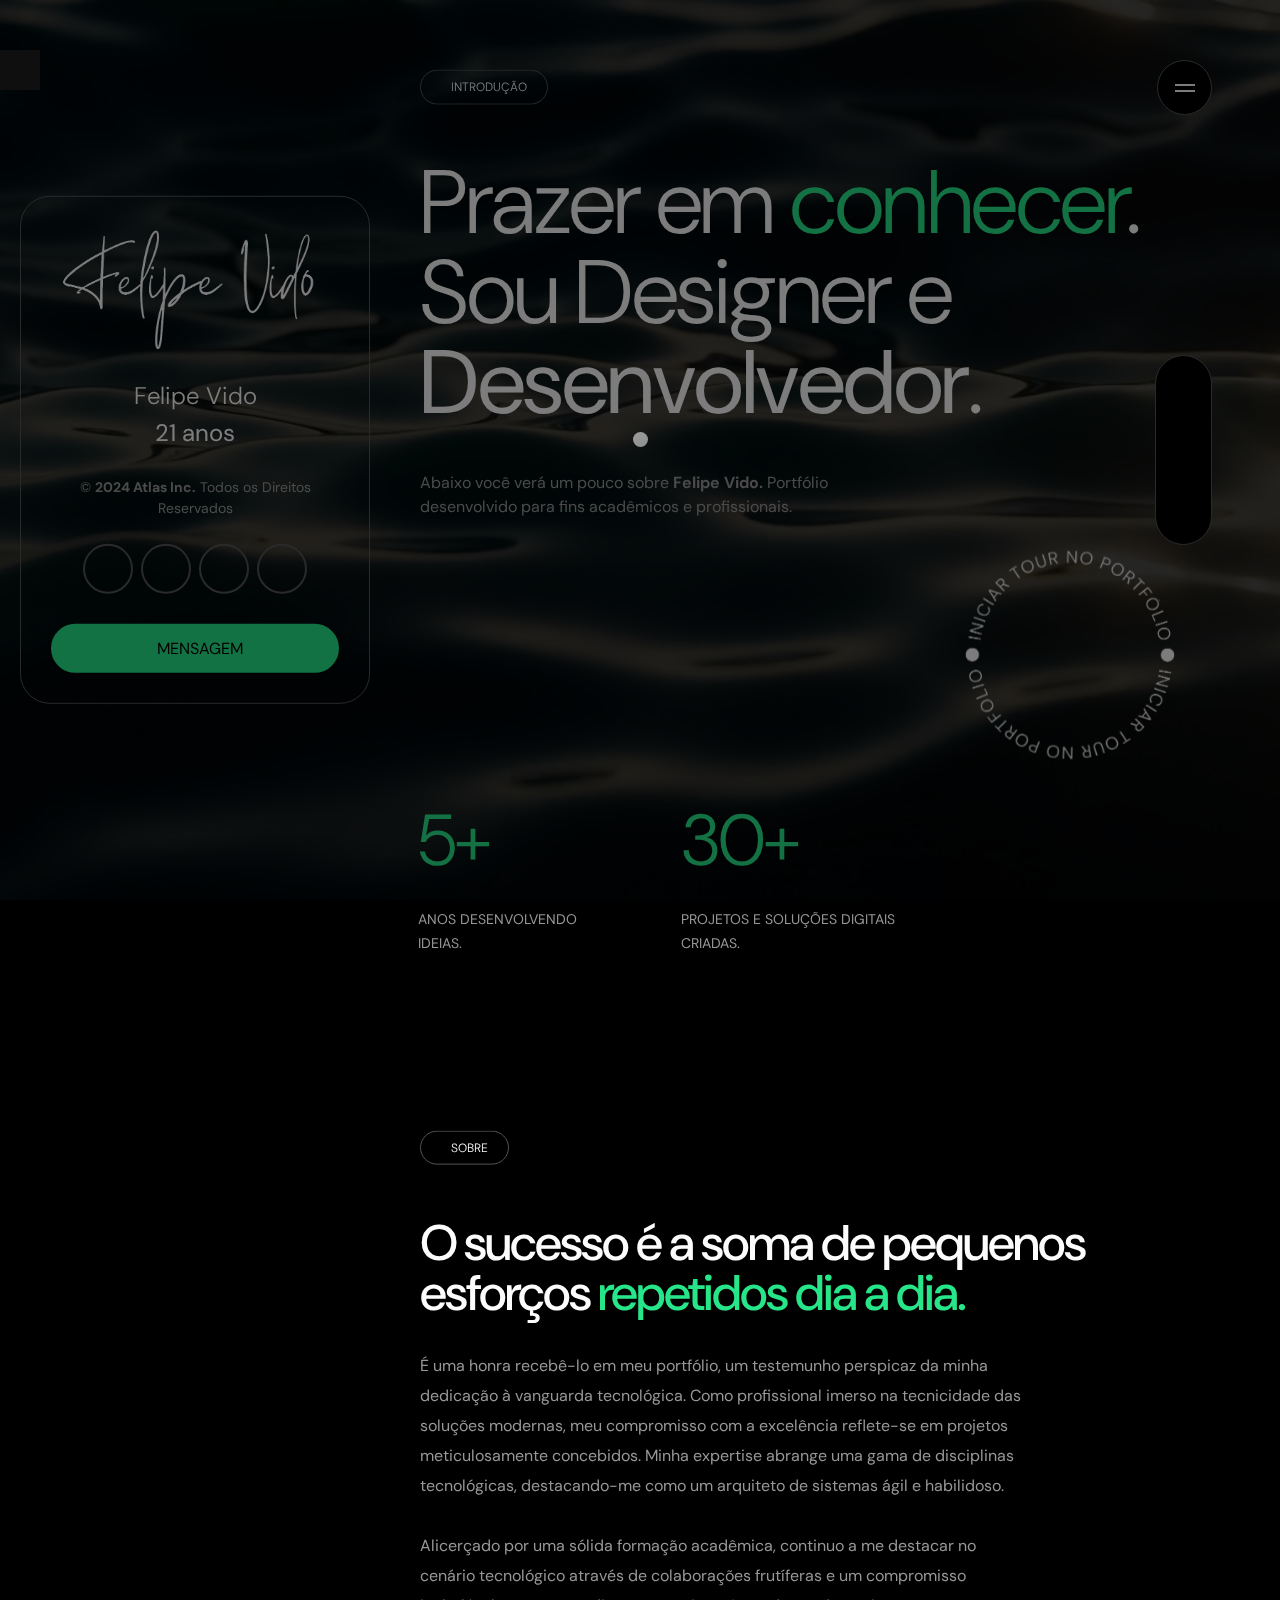
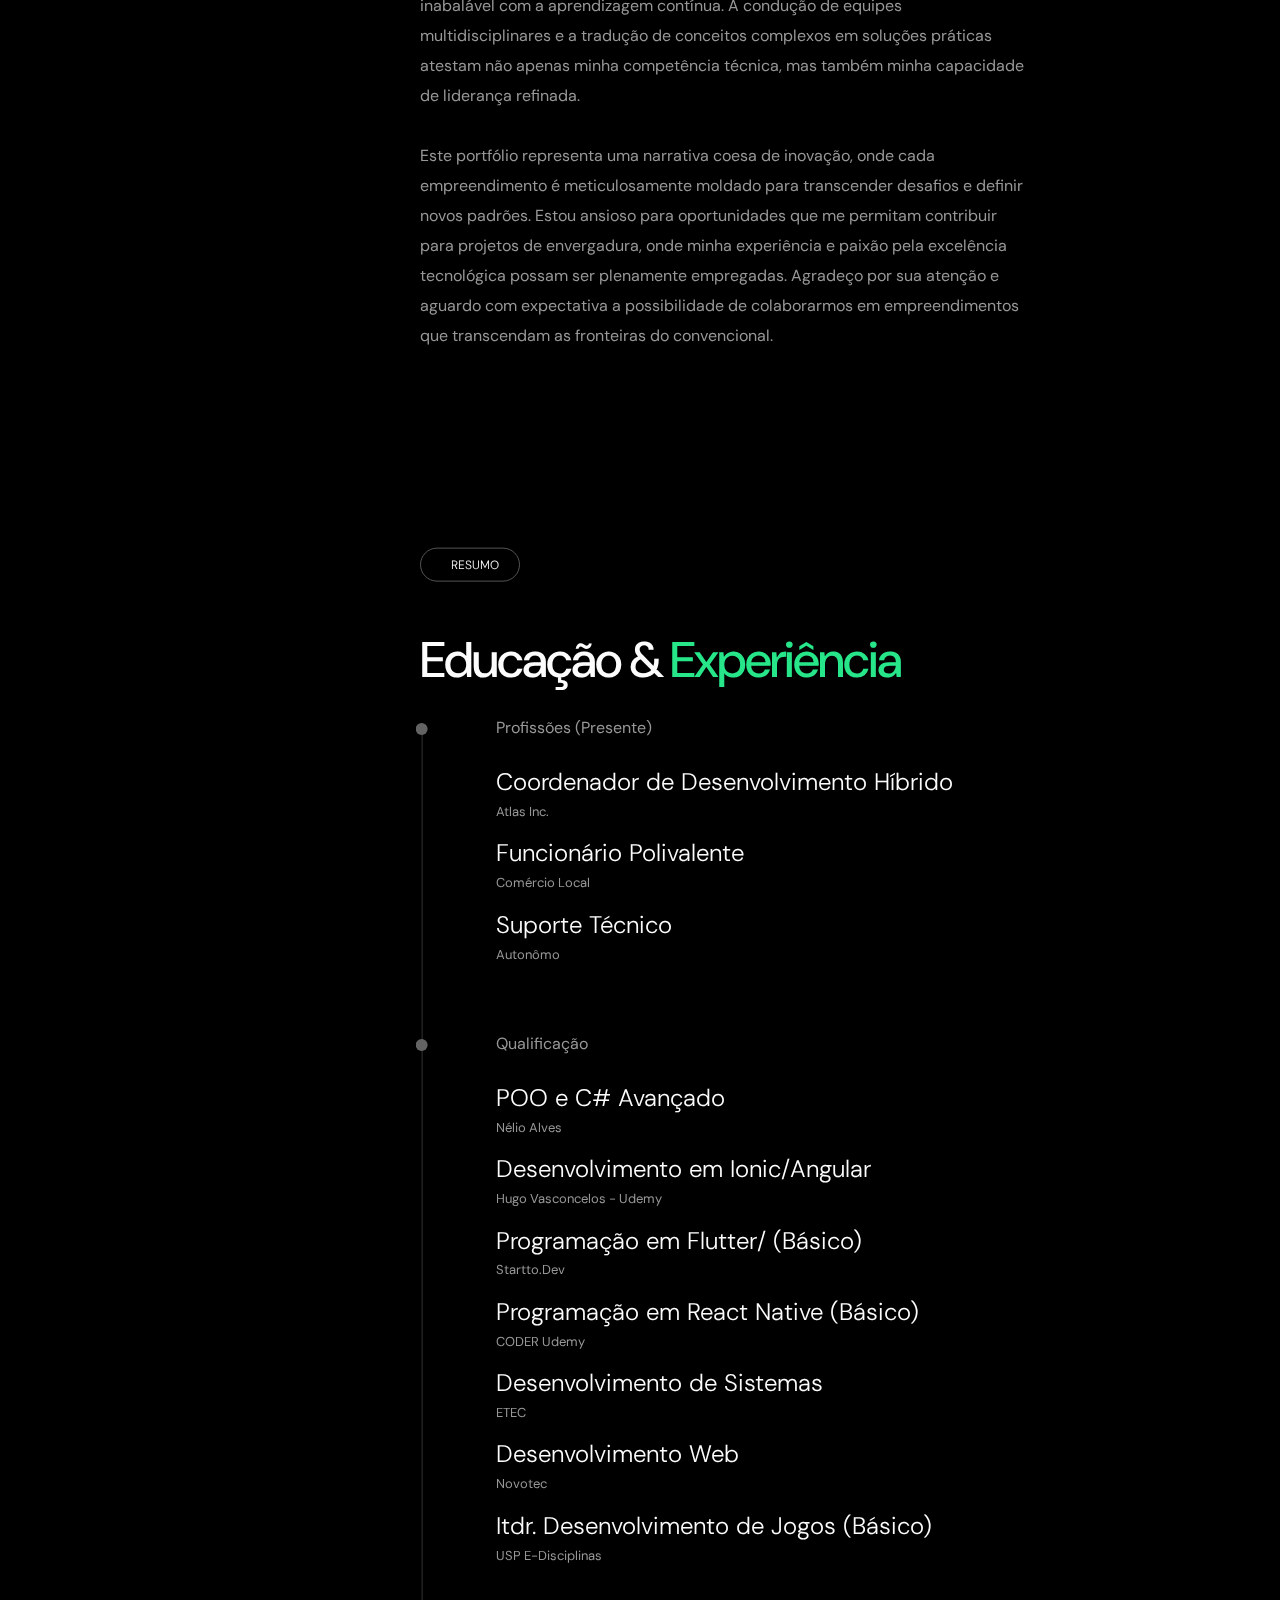
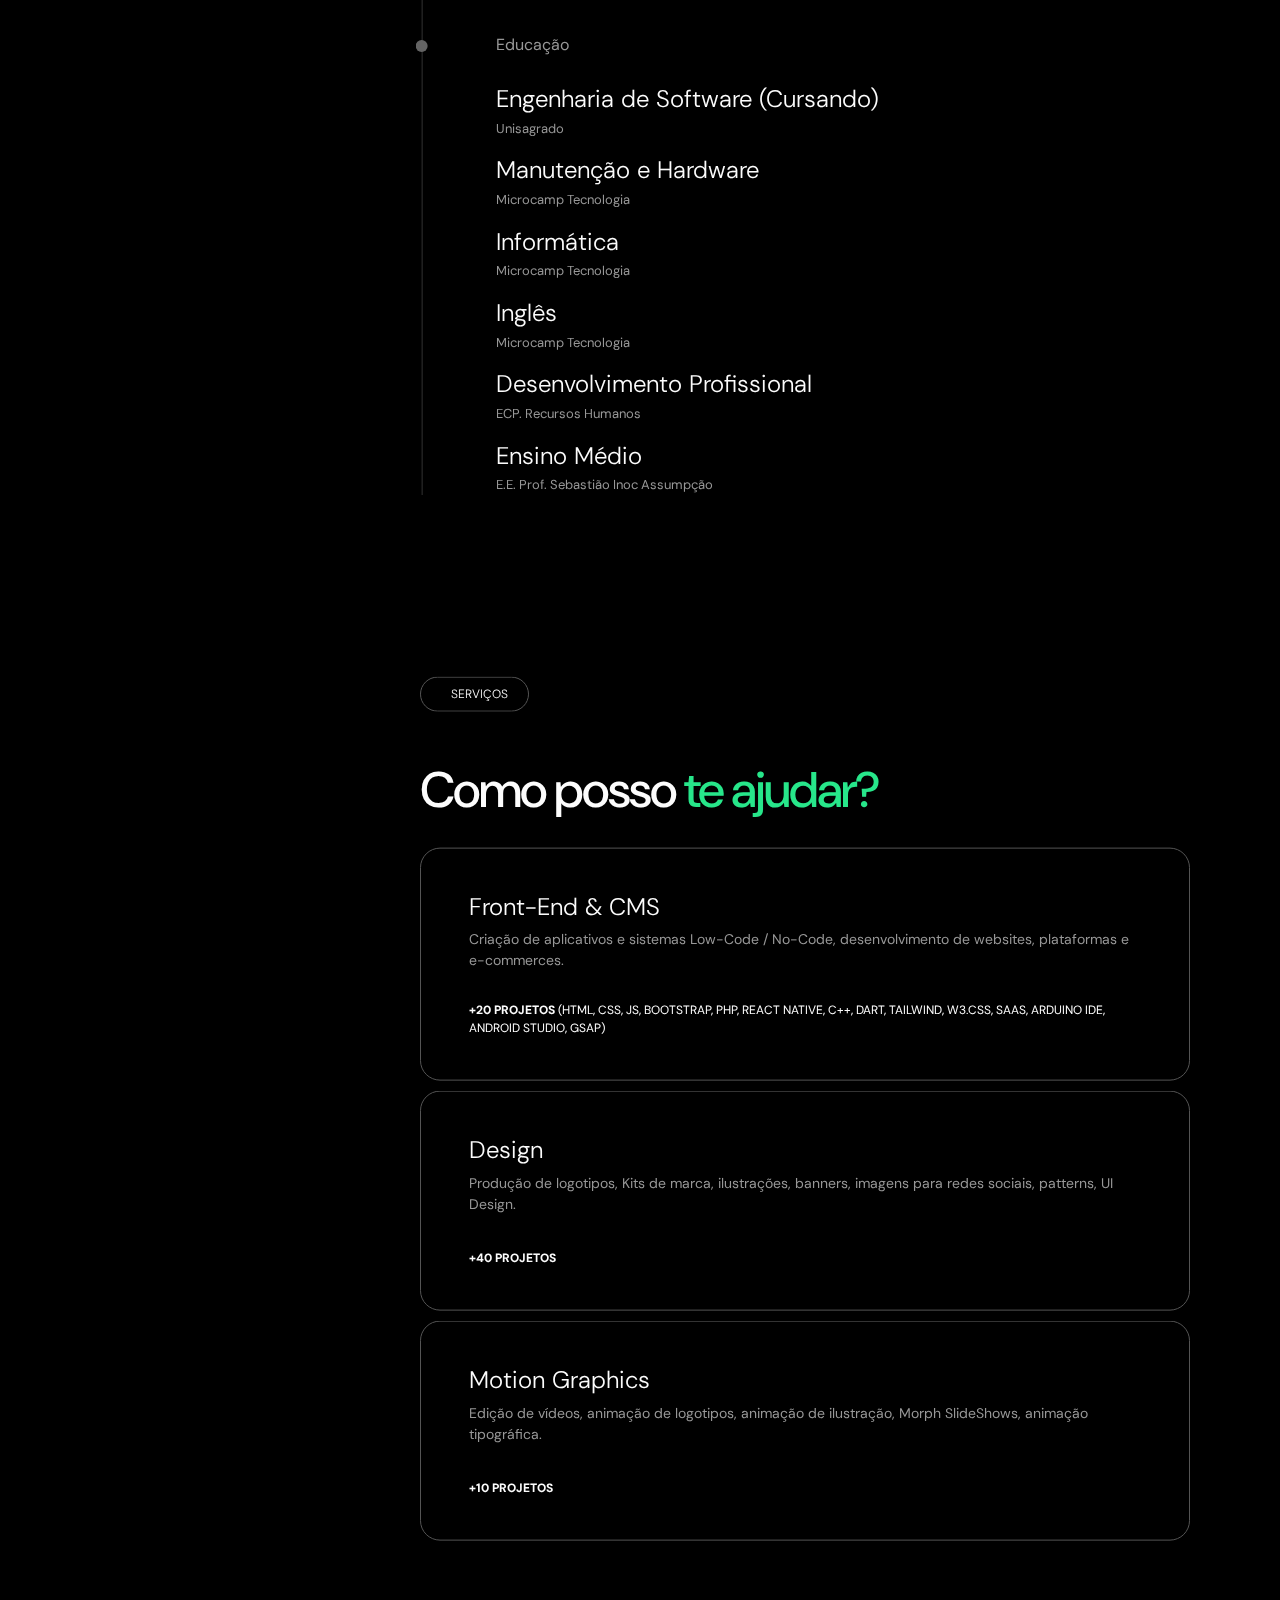
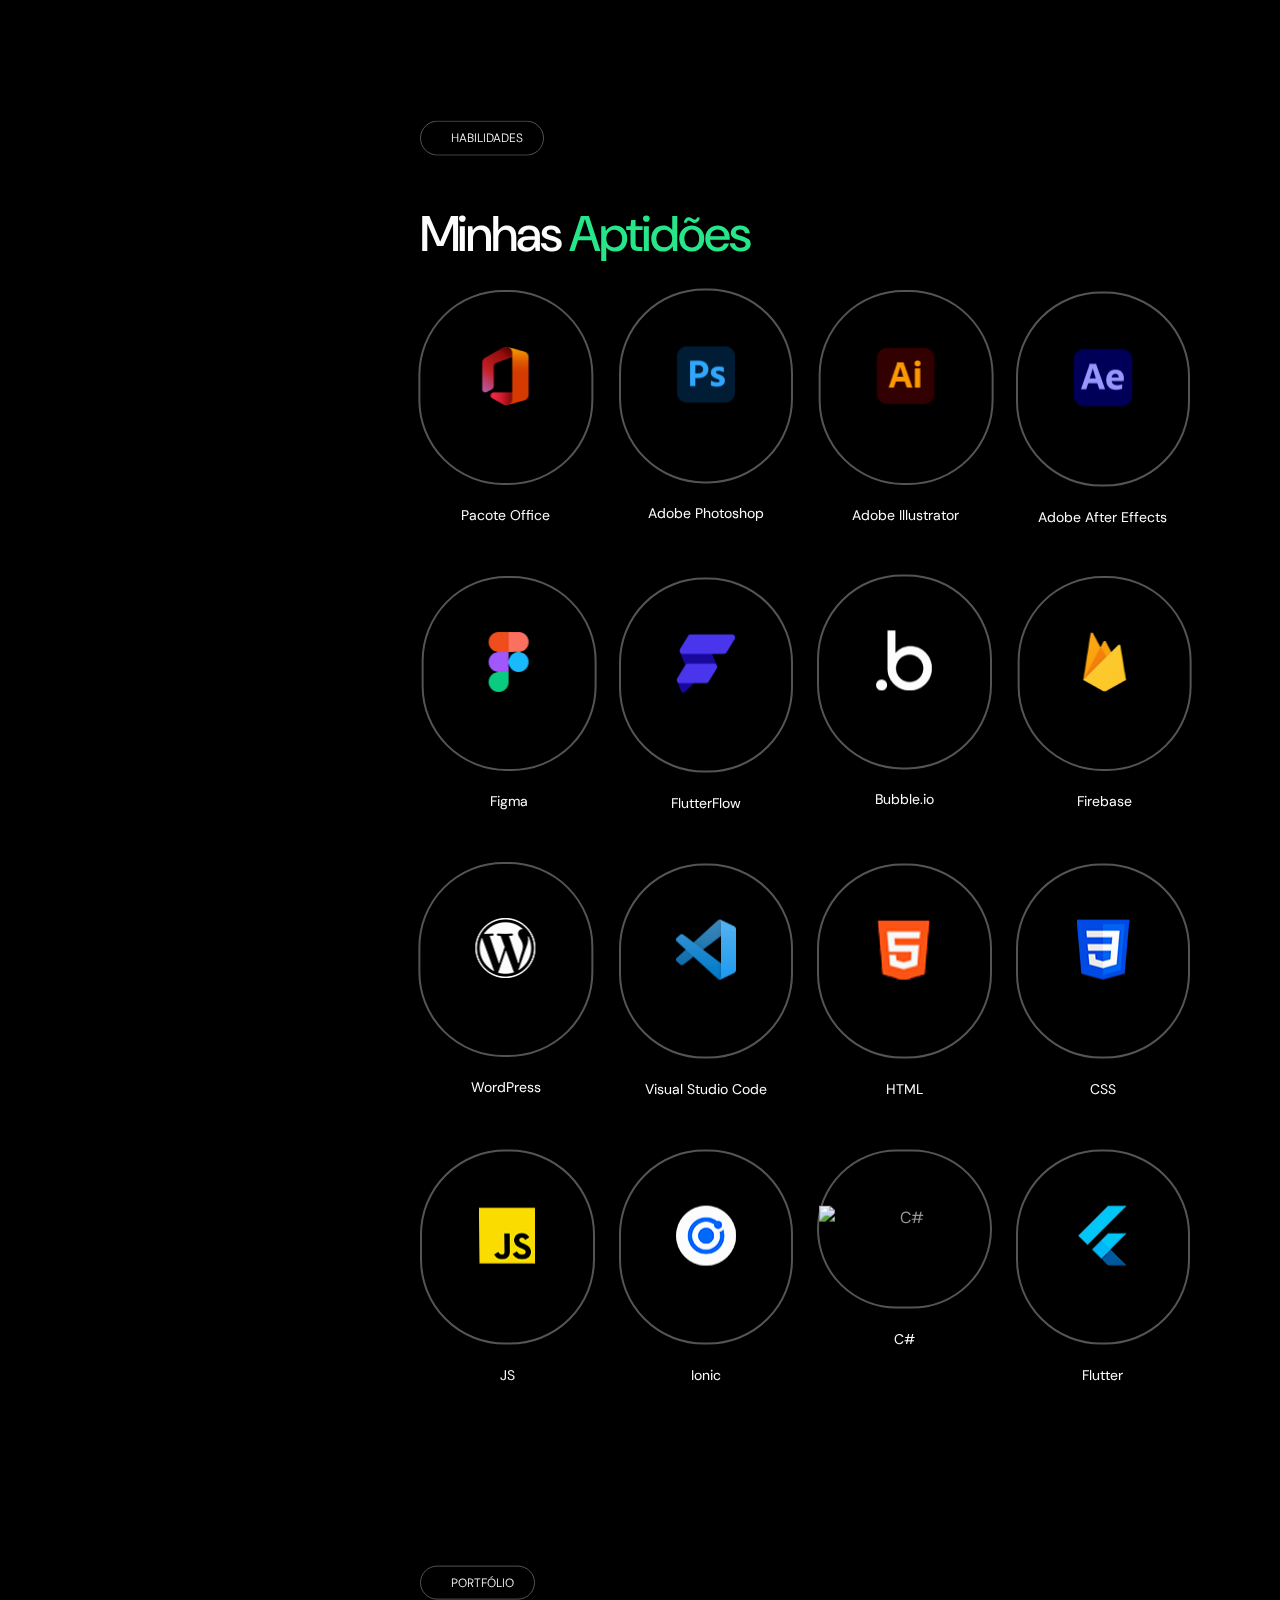
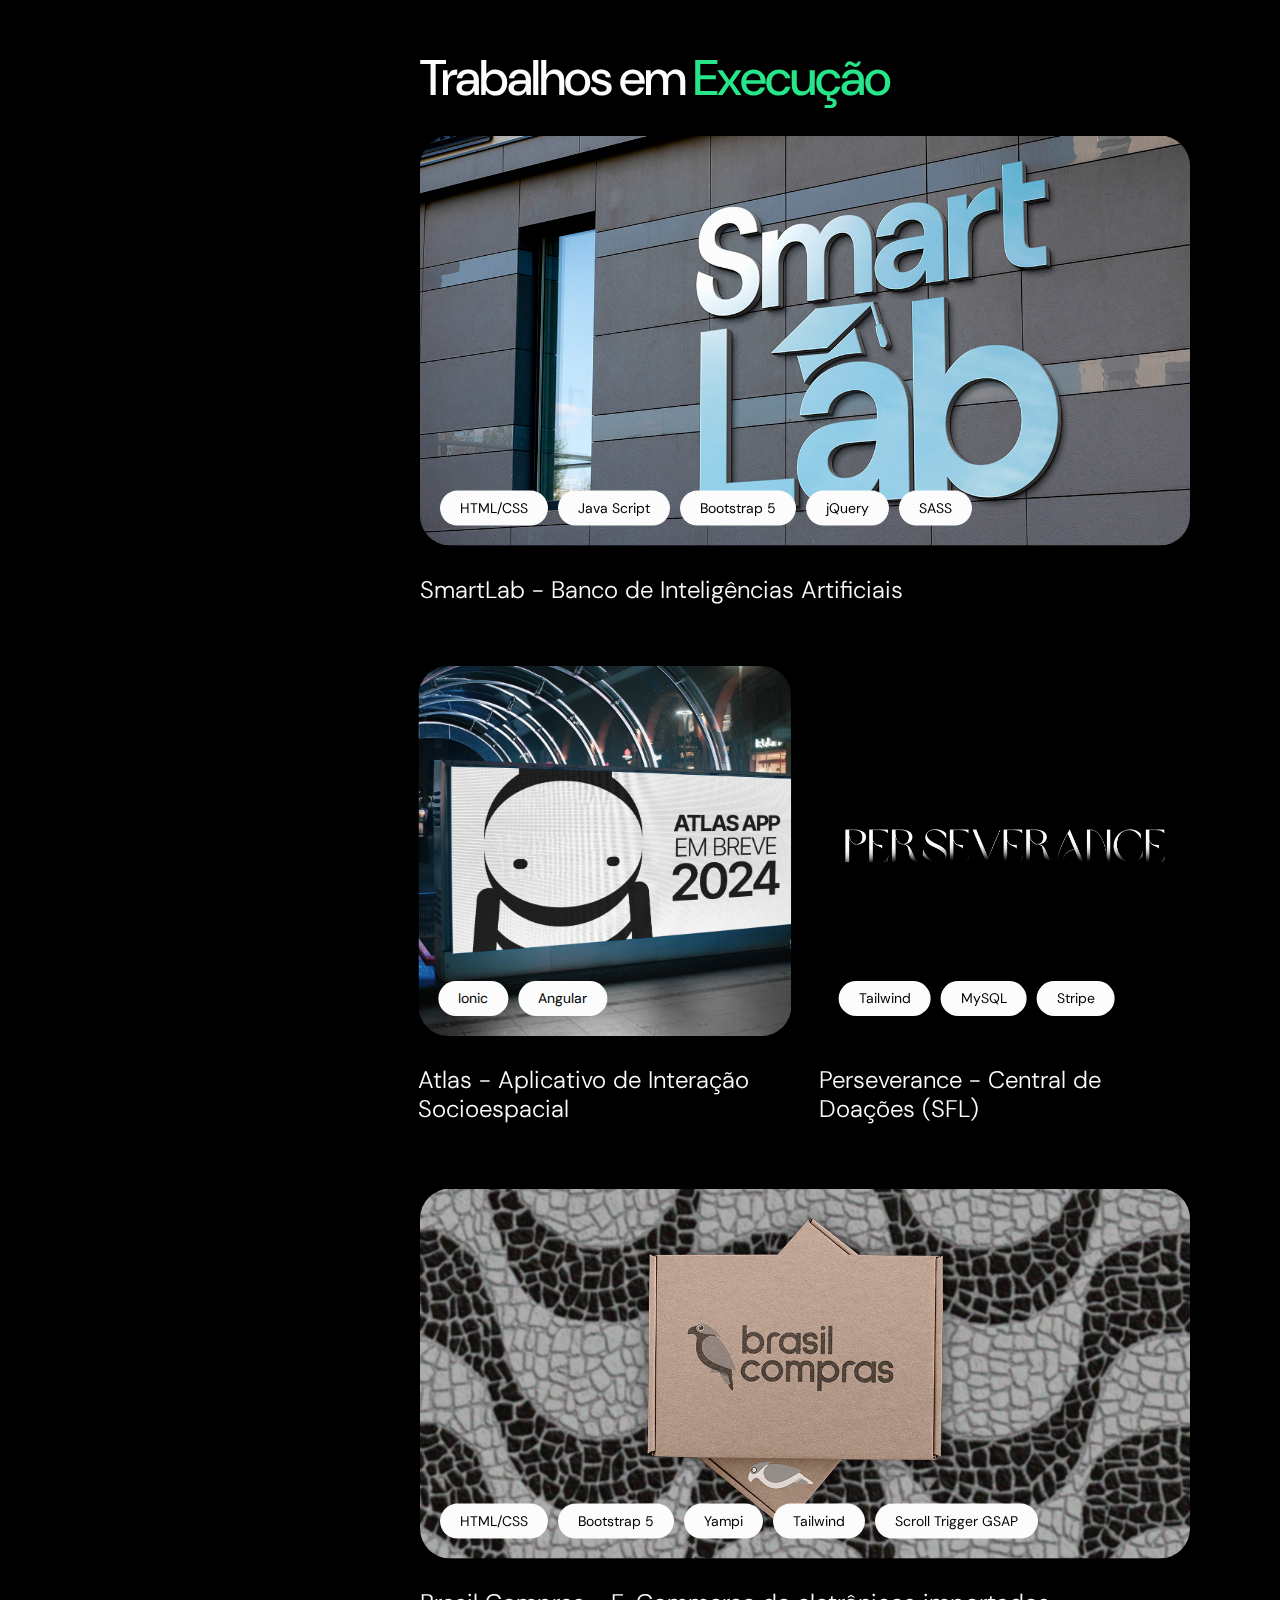
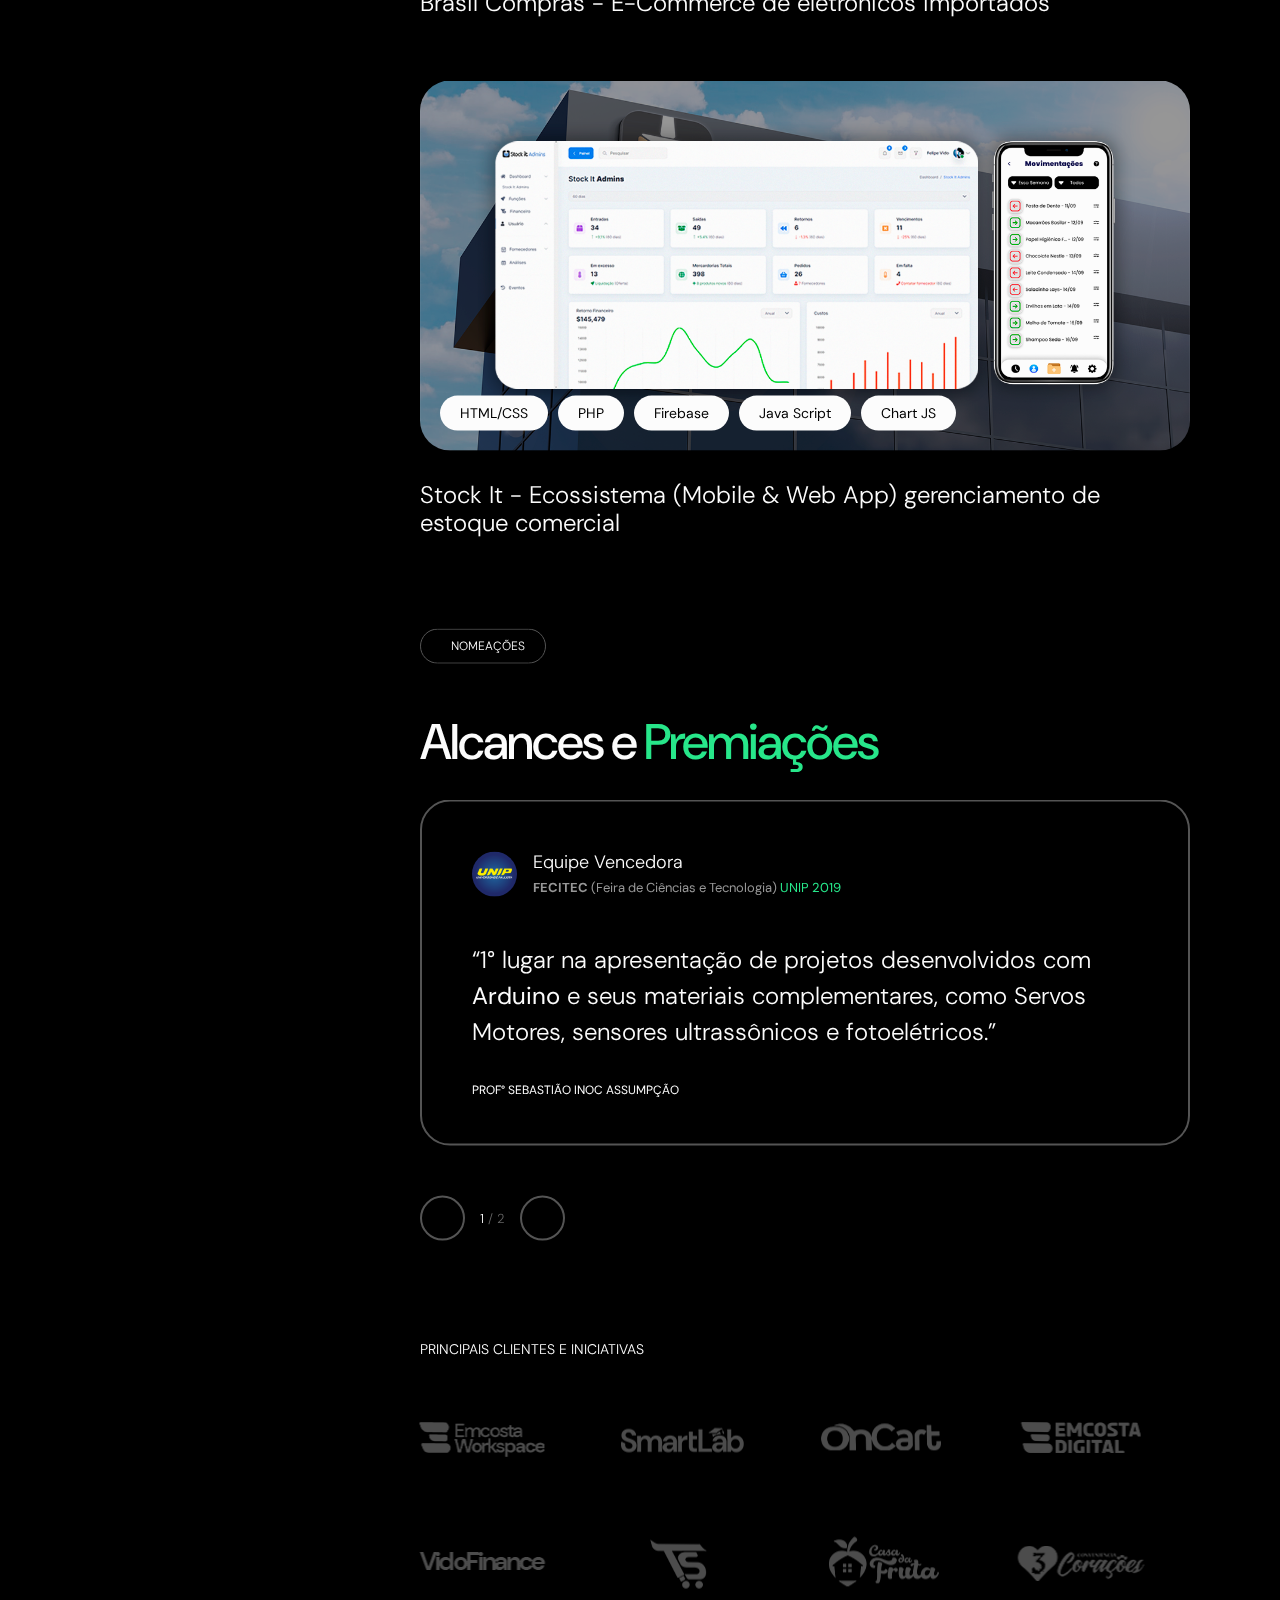
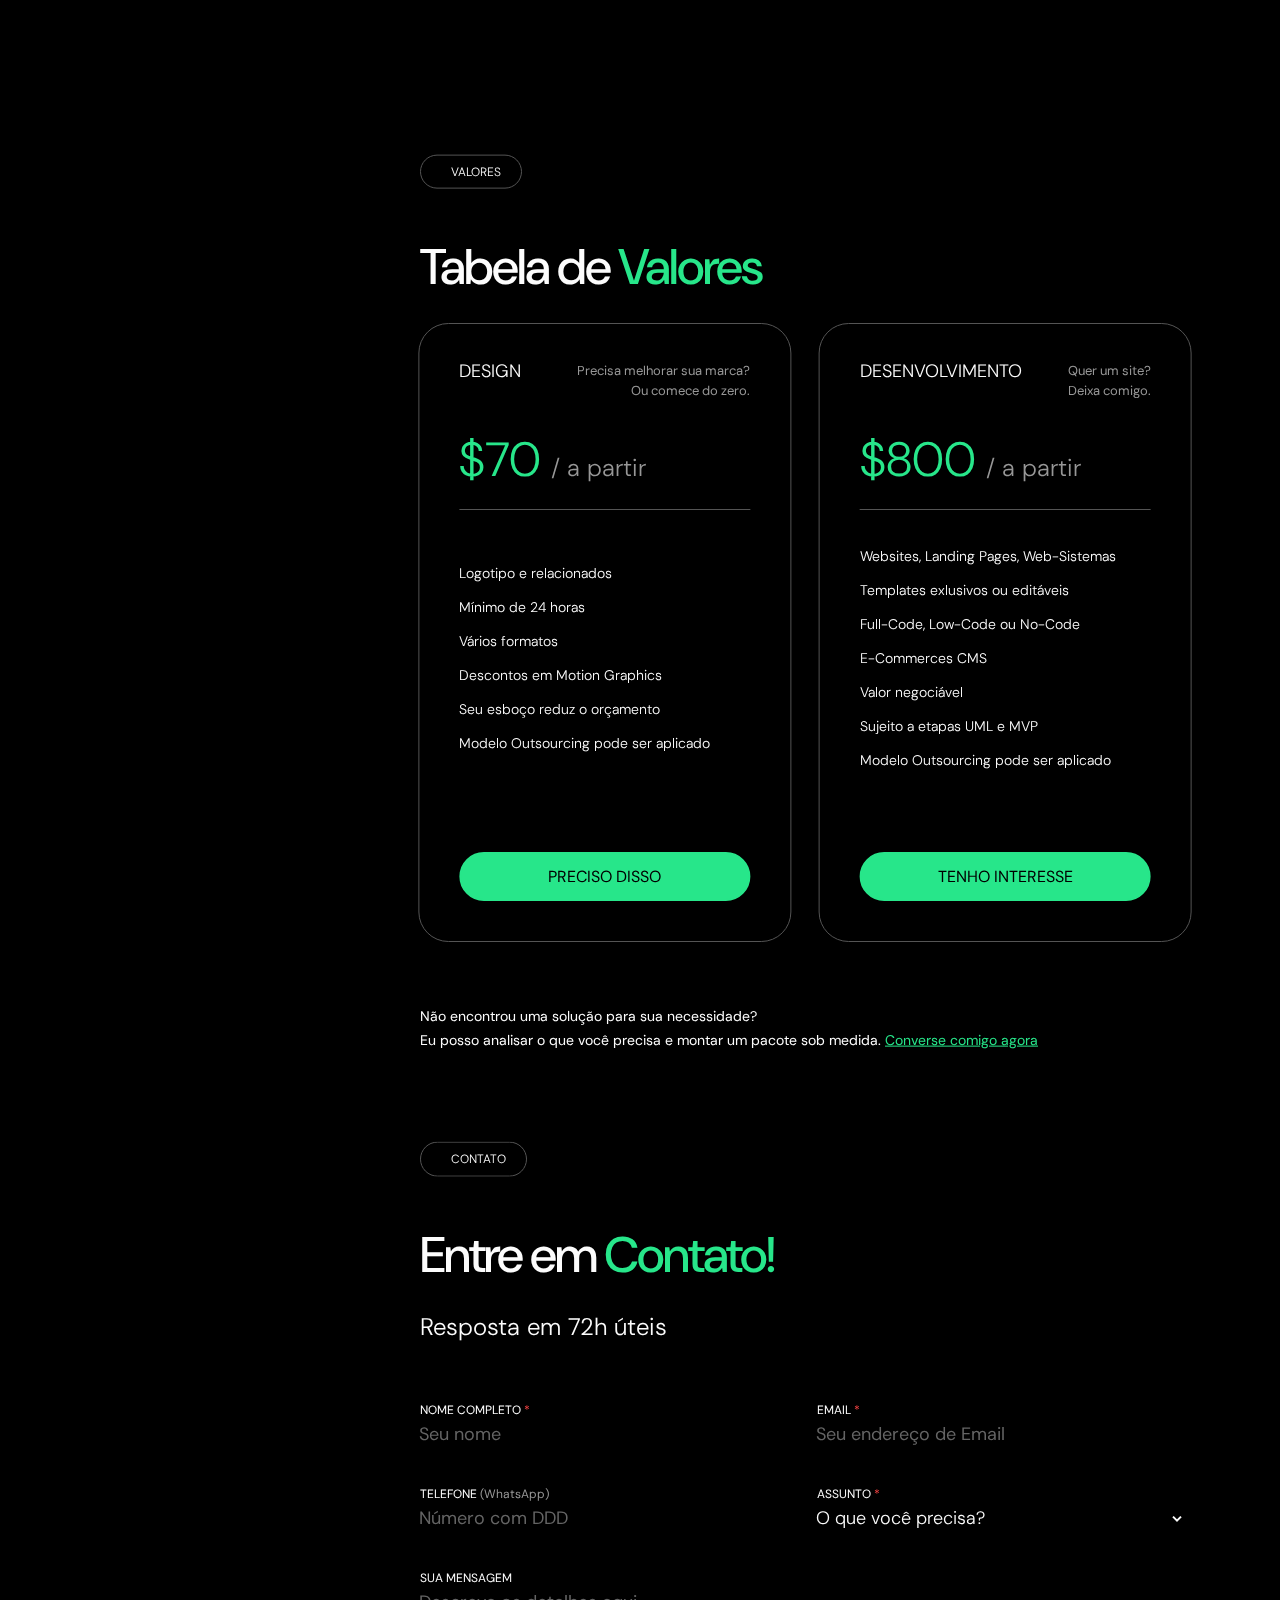
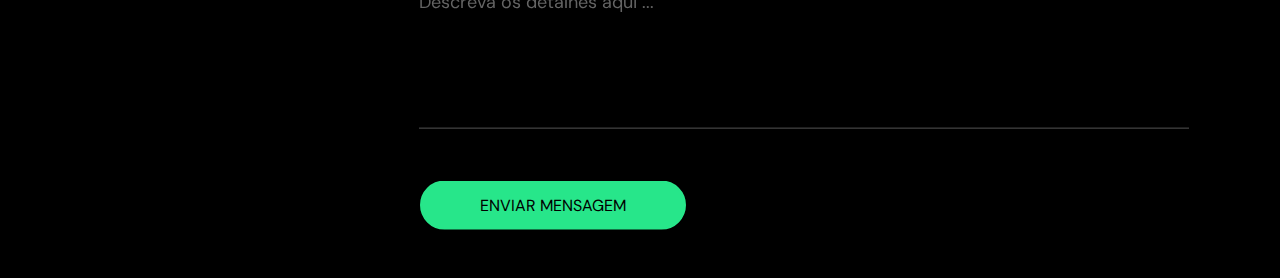
==== commit c91699d6: "Portfólio Atualizado" ====
--- a/Felipe Vido Porfólio/home2.html
+++ b/Felipe Vido Porfólio/home2.html
@@ -135,7 +135,8 @@
                         <a target="_blank" href="https://wa.me/5514998854798"><i class="lab la-whatsapp"></i></a>
                     </li>
                     <li>
-                        <a target="_blank" href="https://www.instagram.com/fp.vido/"><i class="lab la-instagram"></i></a>
+                        <a target="_blank" href="https://www.instagram.com/fp.vido/"><i
+                                class="lab la-instagram"></i></a>
                     </li>
                     <li>
                         <a target="_blank" href="mailto:felipevido@emcosta.com.br"><i class="las la-envelope"></i></a>
@@ -193,8 +194,8 @@
             <img src="assets/images/logo.png" alt="Logo">
         </div>
         <h2 class="email">Felipe Vido</h2>
-        <h2 class="address"><b>20 anos</b></h2>
-        <p class="copyright">&copy; <b>2023 Emcosta Digital.</b> Todos os Direitos Reservados</p>
+        <h2 class="address"><b>21 anos</b></h2>
+        <p class="copyright">&copy; <b>2024 Atlas Inc.</b> Todos os Direitos Reservados</p>
         <ul class="social-profile d-flex align-items-center flex-wrap justify-content-center">
             <li>
                 <a target="_blank" href="https://twitter.com/vido_felipe"><i class="lab la-twitter"></i></a>
@@ -203,10 +204,10 @@
                 <a target="_blank" href="https://wa.me/5514998854798"><i class="lab la-whatsapp"></i></a>
             </li>
             <li>
-                <a target="_blank" href="https://www.instagram.com/fp.vido/"><i class="lab la-instagram"></i></a>
+                <a target="_blank" href="https://www.instagram.com/vido.fp/"><i class="lab la-instagram"></i></a>
             </li>
             <li>
-                <a target="_blank" href="mailto:felipevido@emcosta.com.br"><i class="las la-envelope"></i></a>
+                <a target="_blank" href="mailto:contatofelipevido@gmail.com"><i class="las la-envelope"></i></a>
             </li>
         </ul>
         <a href="https://wa.me/5514998854798?text=Olá!%20Estou%20interessado%20em%20seus%20serviços." class="theme-btn">
@@ -223,7 +224,8 @@
                         <img src="assets/images/logo.png" alt="Logo">
                     </div>
                     <h2 class="email">Felipe Vido</h2>
-                    <p class="copyright">&copy; <b>2023 Emcosta Digital.</b> Todos os direitos reservados.</p>
+                    <h2 class="address"><b>Atlas App - Em Breve</b></h2>
+                    <p class="copyright">&copy; <b>2024 Atlas Inc.</b> Todos os direitos reservados.</p>
                     <ul class="social-profile d-flex align-items-center flex-wrap justify-content-center">
                         <li>
                             <a target="_blank" href="https://twitter.com/vido_felipe"><i class="lab la-twitter"></i></a>
@@ -232,10 +234,13 @@
                             <a target="_blank" href="https://wa.me/5514998854798"><i class="lab la-whatsapp"></i></a>
                         </li>
                         <li>
-                            <a target="_blank" href="https://www.instagram.com/fp.vido/"><i class="lab la-instagram"></i></a>
+                            <a target="_blank" href="https://www.instagram.com/vido.fp/"><i
+                                    class="lab la-instagram"></i></a>
                         </li>
                     </ul>
-                    <a target="_blank" href="https://wa.me/5514998854798?text=Olá!%20Estou%20interessado%20em%20seus%20serviços." class="theme-btn">
+                    <a target="_blank"
+                        href="https://wa.me/5514998854798?text=Olá!%20Estou%20interessado%20em%20seus%20serviços."
+                        class="theme-btn">
                         <i class="las la-envelope"></i> MENSAGEM
                     </a>
                 </div>
@@ -248,7 +253,8 @@
                                 <h4 class="subtitle scroll-animation" data-animation="fade_from_bottom">
                                     <i class="las la-home"></i> Introdução
                                 </h4>
-                                <h1 style="letter-spacing: -1.5px; line-height: 1;" class="scroll-animation" data-animation="fade_from_bottom">Prazer em
+                                <h1 style="letter-spacing: -1.5px; line-height: 1;" class="scroll-animation"
+                                    data-animation="fade_from_bottom">Prazer em
                                     <span>conhecer</span>. Sou Designer e <b>Desenvolvedor</b>.
                                 </h1>
                             </div>
@@ -282,20 +288,29 @@
                                 <h4 class="subtitle scroll-animation" data-animation="fade_from_bottom">
                                     <i class="lar la-user"></i> Sobre
                                 </h4>
-                                <h1 style="line-height: 1;" class="scroll-animation" data-animation="fade_from_bottom">O sucesso é a soma de
+                                <h1 style="line-height: 1;" class="scroll-animation" data-animation="fade_from_bottom">O
+                                    sucesso é a soma de
                                     pequenos<br>
                                     esforços <span>repetidos dia a dia.</span></h1>
                             </div>
-                            <p class="scroll-animation" data-animation="fade_from_bottom">Não sei de tudo, todo dia sigo
-                                aprendendo. Porém, todas as minhas criações possuem um objetivo em comum: <b>gerar
-                                    admiração dos usuários.</b> <br>
-                                Comecei com Design, criando logotipos e sites em construtores. <br><br> Hoje, construo
-                                soluções digitais através da programação e desenvolvimento.
-                                Criei muitas coisas. A maioria delas eu deixei para trás, pois fizeram parte de uma
-                                etapa de aprendizado, já outras foram oficializadas e revendidas a terceiros.
+                            <p class="scroll-animation" data-animation="fade_from_bottom">É uma honra recebê-lo em meu
+                                portfólio, um testemunho perspicaz da minha dedicação à vanguarda tecnológica. Como
+                                profissional imerso na tecnicidade das soluções modernas, meu compromisso com a
+                                excelência reflete-se em projetos meticulosamente concebidos. Minha expertise abrange
+                                uma gama de disciplinas tecnológicas, destacando-me como um arquiteto de sistemas ágil e
+                                habilidoso.<br><br>
+                                Alicerçado por uma sólida formação acadêmica, continuo a me destacar no cenário
+                                tecnológico através de colaborações frutíferas e um compromisso inabalável com a
+                                aprendizagem contínua. A condução de equipes multidisciplinares e a tradução de
+                                conceitos complexos em soluções práticas atestam não apenas minha competência técnica,
+                                mas também minha capacidade de liderança refinada.
                                 <br><br>
-                                Antes, treinava produzindo sites institucionais, blogs, páginas motivacionais, jogos básicos, etc. Agora, arquiteto e performo plataformas profissionais, sistemas funcionais, sites empresáriais e
-                                ambientes automatizados com inteligência artificial, tudo isso com aquela pitada de Design.
+                                Este portfólio representa uma narrativa coesa de inovação, onde cada empreendimento é
+                                meticulosamente moldado para transcender desafios e definir novos padrões. Estou ansioso
+                                para oportunidades que me permitam contribuir para projetos de envergadura, onde minha
+                                experiência e paixão pela excelência tecnológica possam ser plenamente empregadas.
+                                Agradeço por sua atenção e aguardo com expectativa a possibilidade de colaborarmos em
+                                empreendimentos que transcendam as fronteiras do convencional.
                             </p>
                         </div>
                     </div>
@@ -308,7 +323,8 @@
                             <div class="section-header">
                                 <h4 class="subtitle scroll-animation" data-animation="fade_from_bottom">
                                     <i class="las la-briefcase"></i> RESUMO
-                                    <h1 style="line-height: 1;" class="scroll-animation" data-animation="fade_from_bottom">Educação &
+                                    <h1 style="line-height: 1;" class="scroll-animation"
+                                        data-animation="fade_from_bottom">Educação &
                                         <span>Experiência</span>
                                     </h1>
                             </div>
@@ -316,8 +332,8 @@
                             <div class="resume-timeline">
                                 <div class="item scroll-animation" data-animation="fade_from_right">
                                     <span class="date">Profissões (Presente)</span>
-                                    <h2>Diretor de Desenvolvimento Front-End</h2>
-                                    <p>Emcosta Digital</p>
+                                    <h2>Coordenador de Desenvolvimento Híbrido</h2>
+                                    <p>Atlas Inc.</p>
                                     <h2>Funcionário Polivalente</h2>
                                     <p>Comércio Local</p>
                                     <h2>Suporte Técnico</h2>
@@ -325,19 +341,25 @@
                                 </div>
                                 <div class="item scroll-animation" data-animation="fade_from_right">
                                     <span class="date">Qualificação</span>
-                                    <h2>Programação em Flutter/Dart</h2>
+                                    <h2>POO e C# Avançado</h2>
+                                    <p>Nélio Alves</p>
+                                    <h2>Desenvolvimento em Ionic/Angular</h2>
+                                    <p>Hugo Vasconcelos - Udemy</p>
+                                    <h2>Programação em Flutter/ (Básico)</h2>
                                     <p>Startto.Dev</p>
-                                    <h2>Programação em React Native</h2>
+                                    <h2>Programação em React Native (Básico)</h2>
                                     <p>CODER Udemy</p>
                                     <h2>Desenvolvimento de Sistemas</h2>
                                     <p>ETEC</p>
                                     <h2>Desenvolvimento Web</h2>
                                     <p>Novotec</p>
-                                    <h2>Itdr. Desenvolvimento de Jogos</h2>
+                                    <h2>Itdr. Desenvolvimento de Jogos (Básico)</h2>
                                     <p>USP E-Disciplinas</p>
                                 </div>
                                 <div class="item scroll-animation" data-animation="fade_from_right">
                                     <span class="date">Educação</span>
+                                    <h2>Engenharia de Software (Cursando)</h2>
+                                    <p>Unisagrado</p>
                                     <h2>Manutenção e Hardware</h2>
                                     <p>Microcamp Tecnologia</p>
                                     <h2>Informática</h2>
@@ -363,7 +385,8 @@
                                 <h4 class="subtitle scroll-animation" data-animation="fade_from_bottom">
                                     <i class="las la-stream"></i> Serviços
                                 </h4>
-                                <h1 style="line-height: 1;" class="scroll-animation" data-animation="fade_from_bottom">Como posso
+                                <h1 style="line-height: 1;" class="scroll-animation" data-animation="fade_from_bottom">
+                                    Como posso
                                     <span>te ajudar?</span>
                                 </h1>
                             </div>
@@ -377,7 +400,8 @@
                                         e-commerces.
                                     </p>
                                     <span class="projects-desc"><b>+20 PROJETOS</b> (HTML, CSS, JS, BOOTSTRAP, PHP,
-                                        REACT NATIVE, C++, DART, TAILWIND, W3.CSS, SAAS, ARDUINO IDE, ANDROID STUDIO, GSAP)</span>
+                                        REACT NATIVE, C++, DART, TAILWIND, W3.CSS, SAAS, ARDUINO IDE, ANDROID STUDIO,
+                                        GSAP)</span>
                                 </div>
                                 <div class="service-item scroll-animation" data-animation="fade_from_bottom">
                                     <i class="las la-bezier-curve"></i>
@@ -417,7 +441,6 @@
                                     <div class="skill">
                                         <div class="skill-inner">
                                             <img src="assets/images/office.png" alt="Pacote Office">
-                                            <h1 class="percent">95%</h1>
                                         </div>
                                         <p class="name">Pacote Office</p>
                                     </div>
@@ -427,7 +450,6 @@
                                     <div class="skill">
                                         <div class="skill-inner">
                                             <img src="assets/images/photoshop.png" alt="Photoshop">
-                                            <h1 class="percent">90%</h1>
                                         </div>
                                         <p class="name">Adobe Photoshop</p>
                                     </div>
@@ -437,7 +459,6 @@
                                     <div class="skill">
                                         <div class="skill-inner">
                                             <img src="assets/images/illustrator.png" alt="Illustrator">
-                                            <h1 class="percent">89%</h1>
                                         </div>
                                         <p class="name">Adobe Illustrator</p>
                                     </div>
@@ -447,7 +468,6 @@
                                     <div class="skill">
                                         <div class="skill-inner">
                                             <img src="assets/images/after effects.png" alt="After Effects">
-                                            <h1 class="percent">85%</h1>
                                         </div>
                                         <p class="name">Adobe After Effects</p>
                                     </div>
@@ -457,7 +477,6 @@
                                     <div class="skill">
                                         <div class="skill-inner">
                                             <img src="assets/images/figma.png" alt="Figma">
-                                            <h1 class="percent">87%</h1>
                                         </div>
                                         <p class="name">Figma</p>
                                     </div>
@@ -467,7 +486,6 @@
                                     <div class="skill">
                                         <div class="skill-inner">
                                             <img src="assets/images/flutterflow.png" alt="FlutterFlow">
-                                            <h1 class="percent">71%</h1>
                                         </div>
                                         <p class="name">FlutterFlow</p>
                                     </div>
@@ -476,7 +494,6 @@
                                     <div class="skill">
                                         <div class="skill-inner">
                                             <img src="assets/images/bubble.png" alt="Bubble">
-                                            <h1 class="percent">80%</h1>
                                         </div>
                                         <p class="name">Bubble.io</p>
                                     </div>
@@ -485,7 +502,6 @@
                                     <div class="skill">
                                         <div class="skill-inner">
                                             <img src="assets/images/firebase.png" alt="Firebase">
-                                            <h1 class="percent">60%</h1>
                                         </div>
                                         <p class="name">Firebase</p>
                                     </div>
@@ -494,7 +510,6 @@
                                     <div class="skill">
                                         <div class="skill-inner">
                                             <img src="assets/images/wordpress.png" alt="WordPress">
-                                            <h1 class="percent">76%</h1>
                                         </div>
                                         <p class="name">WordPress</p>
                                     </div>
@@ -503,43 +518,38 @@
                                     <div class="skill">
                                         <div class="skill-inner">
                                             <img src="assets/images/vsc.png" alt="VSC">
-                                            <h1 class="percent">99%</h1>
                                         </div>
                                         <p class="name">Visual Studio Code</p>
                                     </div>
                                 </div>
-                                 <div class="col-md-3 scroll-animation" data-animation="fade_from_bottom">
+                                <div class="col-md-3 scroll-animation" data-animation="fade_from_bottom">
                                     <div class="skill">
                                         <div class="skill-inner">
                                             <img src="assets/images/html.png" alt="HTML">
-                                            <h1 class="percent">94%</h1>
                                         </div>
                                         <p class="name">HTML</p>
                                     </div>
                                 </div>
-                                 <div class="col-md-3 scroll-animation" data-animation="fade_from_bottom">
+                                <div class="col-md-3 scroll-animation" data-animation="fade_from_bottom">
                                     <div class="skill">
                                         <div class="skill-inner">
                                             <img src="assets/images/css.png" alt="CSS">
-                                            <h1 class="percent">89%</h1>
                                         </div>
                                         <p class="name">CSS</p>
                                     </div>
                                 </div>
-                                 <div class="col-md-3 scroll-animation" data-animation="fade_from_bottom">
+                                <div class="col-md-3 scroll-animation" data-animation="fade_from_bottom">
                                     <div class="skill">
                                         <div class="skill-inner">
                                             <img src="assets/images/js.png" alt="Java Script">
-                                            <h1 class="percent">45%</h1>
                                         </div>
                                         <p class="name">JS</p>
                                     </div>
                                 </div>
-                                 <div class="col-md-3 scroll-animation" data-animation="fade_from_bottom">
+                                <div class="col-md-3 scroll-animation" data-animation="fade_from_bottom">
                                     <div class="skill">
                                         <div class="skill-inner">
                                             <img src="assets/images/ionic.png" alt="Ionic">
-                                            <h1 class="percent">69%</h1>
                                         </div>
                                         <p class="name">Ionic</p>
                                     </div>
@@ -547,17 +557,15 @@
                                 <div class="col-md-3 scroll-animation" data-animation="fade_from_bottom">
                                     <div class="skill">
                                         <div class="skill-inner">
-                                            <img src="assets/images/C++.png" alt="C++">
-                                            <h1 class="percent">15%</h1>
-                                        </div>
-                                        <p class="name">C++</p>
+                                            <img src="assets/images/c#.png" alt="C#">
+                                        </div>
+                                        <p class="name">C#</p>
                                     </div>
                                 </div>
                                 <div class="col-md-3 scroll-animation" data-animation="fade_from_bottom">
                                     <div class="skill">
                                         <div class="skill-inner">
                                             <img src="assets/images/flutter.png" alt="Flutter">
-                                            <h1 class="percent">29%</h1>
                                         </div>
                                         <p class="name">Flutter</p>
                                     </div>
@@ -576,7 +584,8 @@
                                 <h4 class="subtitle scroll-animation" data-animation="fade_from_bottom">
                                     <i class="las la-star"></i> portfólio
                                 </h4>
-                                <h1 style="line-height: 1;" class="scroll-animation" data-animation="fade_from_bottom">Trabalhos em
+                                <h1 style="line-height: 1;" class="scroll-animation" data-animation="fade_from_bottom">
+                                    Trabalhos em
                                     <span>Execução</span>
                                 </h1>
                             </div>
@@ -614,21 +623,18 @@
                                 <div class="col-md-6 scroll-animation" data-animation="fade_from_left">
                                     <div class="portfolio-item portfolio-half">
                                         <div class="portfolio-item-inner">
-                                            <a href="assets/images/atlas-gif.gif" data-lightbox="example-1">
-                                                <img src="assets/images/atlas-screens.png" alt="Portfolio">
+                                            <a href="assets/images/Prancheta 3.png" data-lightbox="example-1">
+                                                <img src="assets/images/ATLAS-APP-SOON.jpg" alt="Portfolio">
                                             </a>
 
-                                            <img src="assets/images/atlas-gif.gif" alt="Portfolio">
+                                            <img src="assets/images/Prancheta 3.png" alt="Portfolio">
 
                                             <ul class="portfolio-categories">
                                                 <li>
-                                                    <a href="#">Dart</a>
-                                                </li>
-                                                <li>
-                                                    <a href="#">Flutter</a>
-                                                </li>
-                                                <li>
-                                                    <a href="#">Firebase</a>
+                                                    <a href="#">Ionic</a>
+                                                </li>
+                                                <li>
+                                                    <a href="#">Angular</a>
                                                 </li>
                                             </ul>
                                         </div>
@@ -662,7 +668,8 @@
                                 <div class="col-md-12 scroll-animation" data-animation="fade_from_bottom">
                                     <div class="portfolio-item portfolio-half">
                                         <div class="portfolio-item-inner">
-                                            <a href="assets/images/br-compras-big-screens.png" data-lightbox="example-1">
+                                            <a href="assets/images/br-compras-big-screens.png"
+                                                data-lightbox="example-1">
                                                 <img src="assets/images/br-compras-screens.png" alt="Portfolio">
                                             </a>
 
@@ -713,8 +720,9 @@
                                                 </li>
                                             </ul>
                                         </div>
-                                        <h2><a href="#">Stock It - Ecossistema (Mobile & Web App) gerenciamento de estoque comercial</a></h2>
-                                        
+                                        <h2><a href="#">Stock It - Ecossistema (Mobile & Web App) gerenciamento de
+                                                estoque comercial</a></h2>
+
                                     </div>
                                 </div>
                             </div>
@@ -731,7 +739,8 @@
                                 <h4 class="subtitle scroll-animation" data-animation="fade_from_bottom">
                                     <i class="las la-trophy"></i> NOMEAÇÕES
                                 </h4>
-                                <h1 style="line-height: 1;" class="scroll-animation" data-animation="fade_from_bottom">Alcances e <span>Premiações</span></h1>
+                                <h1 style="line-height: 1;" class="scroll-animation" data-animation="fade_from_bottom">
+                                    Alcances e <span>Premiações</span></h1>
                             </div>
 
                             <div class="testimonial-slider-wrap scroll-animation" data-animation="fade_from_bottom">
@@ -742,10 +751,13 @@
                                                 <img src="assets/images/unip.png" alt="Testimonial">
                                                 <div class="right">
                                                     <h3>Equipe Vencedora</h3>
-                                                    <p class="designation"><b>FECITEC</b> (Feira de Ciências e Tecnologia) <span>UNIP 2019</span></p>
+                                                    <p class="designation"><b>FECITEC</b> (Feira de Ciências e
+                                                        Tecnologia) <span>UNIP 2019</span></p>
                                                 </div>
                                             </div>
-                                            <p>“1° lugar na apresentação de projetos desenvolvidos com <b>Arduino</b> e seus materiais complementares, como Servos Motores, sensores ultrassônicos e fotoelétricos.”</p>
+                                            <p>“1° lugar na apresentação de projetos desenvolvidos com <b>Arduino</b> e
+                                                seus materiais complementares, como Servos Motores, sensores
+                                                ultrassônicos e fotoelétricos.”</p>
 
                                             <a href="#" class="project-btn">Prof° Sebastião Inoc Assumpção</a>
                                         </div>
@@ -759,9 +771,12 @@
                                                     <p class="designation">Perfil do TikTok <span>SmartLab</span></p>
                                                 </div>
                                             </div>
-                                            <p>“O perfil ensina a utilizar inteligências artificiais do mercado e apresenta ferramentas poderosas da Internet.<b> Atualmente acumula milhões de Views e milhares de seguidores.</b>”</p>
-
-                                            <a target="_blank" href="https://www.tiktok.com/@smartlab.com" class="project-btn">Acessar SmartLab</a>
+                                            <p>“O perfil ensina a utilizar inteligências artificiais do mercado e
+                                                apresenta ferramentas poderosas da Internet.<b> Atualmente acumula
+                                                    milhões de Views e milhares de seguidores.</b>”</p>
+
+                                            <a target="_blank" href="https://www.tiktok.com/@smartlab.com"
+                                                class="project-btn">Acessar SmartLab</a>
                                         </div>
                                     </div>
                                 </div>
@@ -775,7 +790,8 @@
                             </div>
 
                             <div class="clients-logos">
-                                <h4 class="scroll-animation" data-animation="fade_from_bottom">Principais clientes e iniciativas</h4>
+                                <h4 class="scroll-animation" data-animation="fade_from_bottom">Principais clientes e
+                                    iniciativas</h4>
                                 <div class="row align-items-center">
                                     <div class="col-md-3 scroll-animation" data-animation="fade_from_left">
                                         <img src="assets/images/emcostaworkspace-client.png" alt="Emcosta Workspace">
@@ -816,7 +832,8 @@
                                 <h4 class="subtitle scroll-animation" data-animation="fade_from_bottom">
                                     <i class="las la-dollar-sign"></i> VALORES
                                 </h4>
-                                <h1 class="scroll-animation" data-animation="fade_from_bottom">Tabela de <span>Valores</span>
+                                <h1 class="scroll-animation" data-animation="fade_from_bottom">Tabela de
+                                    <span>Valores</span>
                                 </h1>
                             </div>
 
@@ -830,7 +847,7 @@
                                                     <p class="text-right">Precisa melhorar sua marca?<br>
                                                         Ou comece do zero.</p>
                                                 </div>
-                                                <h1>$50 <span>/ a partir</span></h1>
+                                                <h1>$70 <span>/ a partir</span></h1>
                                             </div>
                                             <ul class="feature-lists">
                                                 <li>Logotipo e relacionados</li>
@@ -840,7 +857,8 @@
                                                 <li>Seu esboço reduz o orçamento</li>
                                                 <li>Modelo Outsourcing pode ser aplicado</li>
                                             </ul>
-                                            <a href="https://wa.me/5514998854798?text=Olá!%20Preciso%20de%20um%20serviço%20de%20Design." class="theme-btn">PRECISO DISSO</a>
+                                            <a href="https://wa.me/5514998854798?text=Olá!%20Preciso%20de%20um%20serviço%20de%20Design."
+                                                class="theme-btn">PRECISO DISSO</a>
                                         </div>
                                     </div>
                                     <div class="col-md-6 scroll-animation" data-animation="fade_from_right">
@@ -851,7 +869,7 @@
                                                     <p class="text-right">Quer um site?<br>
                                                         Deixa comigo.</p>
                                                 </div>
-                                                <h1>$200 <span>/ a partir</span></h1>
+                                                <h1>$800 <span>/ a partir</span></h1>
                                             </div>
                                             <ul class="feature-lists">
                                                 <li>Websites, Landing Pages, Web-Sistemas</li>
@@ -862,13 +880,15 @@
                                                 <li>Sujeito a etapas UML e MVP</li>
                                                 <li>Modelo Outsourcing pode ser aplicado</li>
                                             </ul>
-                                            <a href="https://wa.me/5514998854798?text=Olá!%20Preciso%20de%20um%20serviço%20de%20programação." class="theme-btn">TENHO INTERESSE</a>
+                                            <a href="https://wa.me/5514998854798?text=Olá!%20Preciso%20de%20um%20serviço%20de%20programação."
+                                                class="theme-btn">TENHO INTERESSE</a>
                                         </div>
                                     </div>
                                 </div>
                                 <p class="info scroll-animation" data-animation="fade_from_bottom">
                                     Não encontrou uma solução para sua necessidade?<br>
-                                    Eu posso analisar o que você precisa e montar um pacote sob medida. <a href="#">Converse comigo agora</a>
+                                    Eu posso analisar o que você precisa e montar um pacote sob medida. <a
+                                        href="#">Converse comigo agora</a>
                                 </p>
                             </div>
 
@@ -888,7 +908,8 @@
                                     <span>Contato!</span>
                                 </h1>
                             </div>
-                            <h3 class="scroll-animation" data-animation="fade_from_bottom">felipevido@emcosta.com.br</h3>
+                            <h3 class="scroll-animation" data-animation="fade_from_bottom">Resposta em 72h úteis
+                            </h3>
                             <p id="required-msg">* Campos obrigatórios.</p>
 
                             <form class="contact-form scroll-animation" data-animation="fade_from_bottom" method="POST"
@@ -901,14 +922,14 @@
                                     <div class="col-md-6">
                                         <div class="input-group">
                                             <label for="full-name">NOME COMPLETO <sup>*</sup></label>
-                                            <input type="text" name="full-name" id="full-name"
-                                                placeholder="Seu nome">
+                                            <input type="text" name="full-name" id="full-name" placeholder="Seu nome">
                                         </div>
                                     </div>
                                     <div class="col-md-6">
                                         <div class="input-group">
                                             <label for="email">Email <sup>*</sup></label>
-                                            <input type="email" name="email principal" id="email" placeholder="Seu endereço de Email">
+                                            <input type="email" name="email principal" id="email"
+                                                placeholder="Seu endereço de Email">
                                         </div>
                                     </div>
                                     <div class="col-md-6">
@@ -939,7 +960,8 @@
                                     </div>
                                     <div class="col-md-12">
                                         <div class="input-group submit-btn-wrap">
-                                            <button class="theme-btn" name="submit" type="submit" id="submit-form">enviar mensagem</button>
+                                            <button class="theme-btn" name="submit" type="submit"
+                                                id="submit-form">enviar mensagem</button>
                                         </div>
                                     </div>
                                 </div>
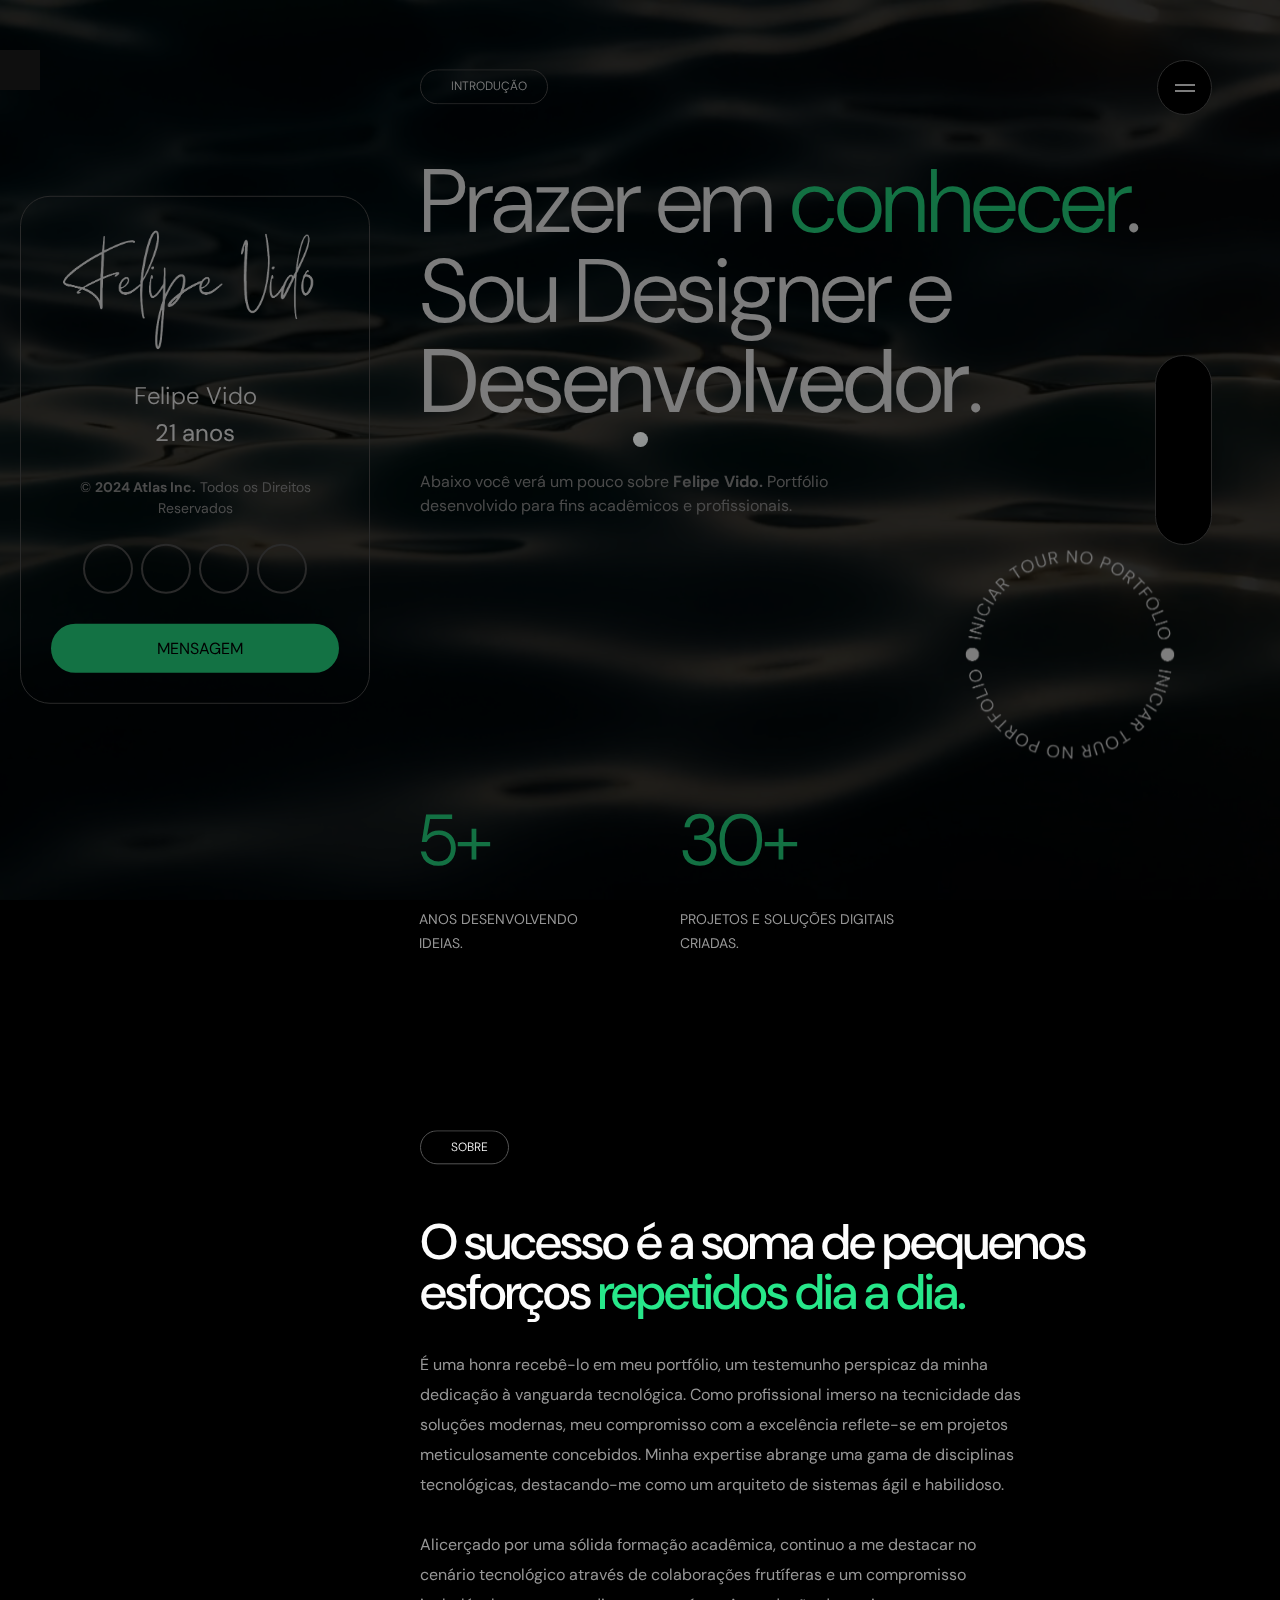
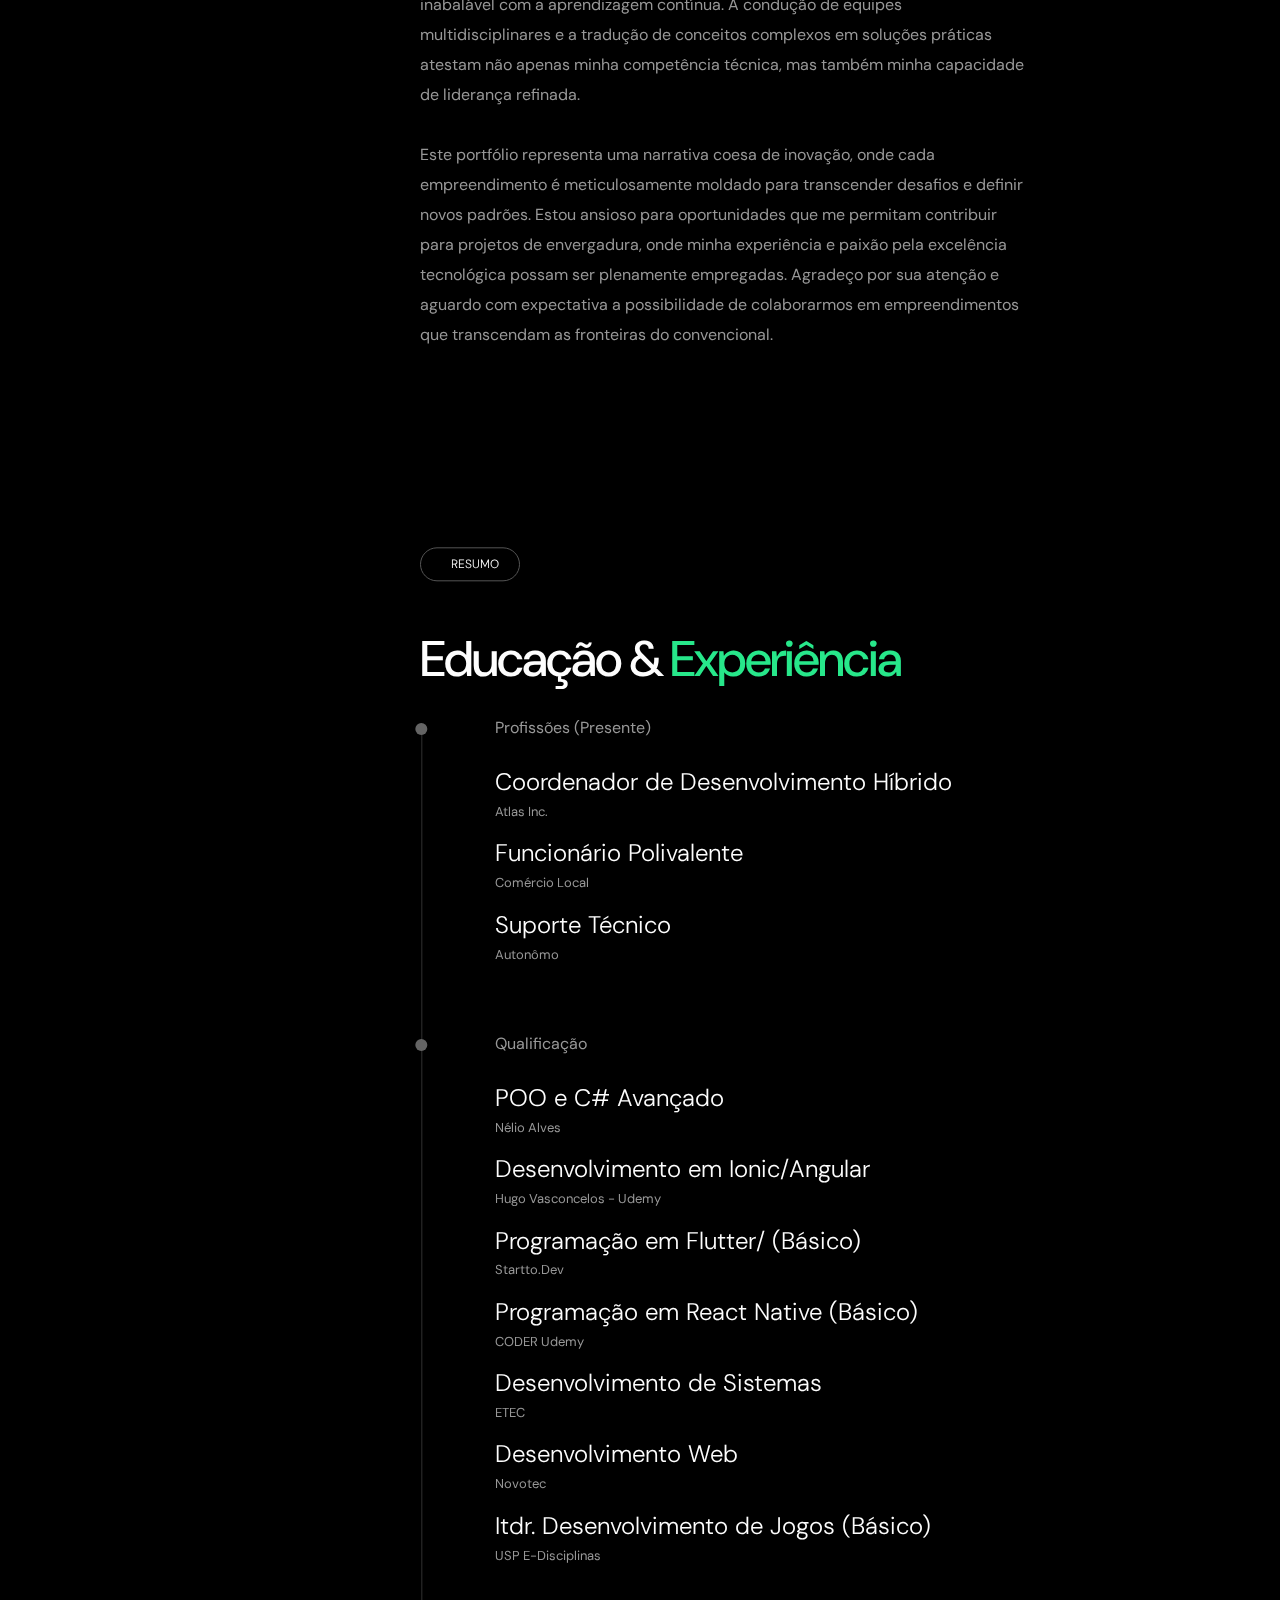
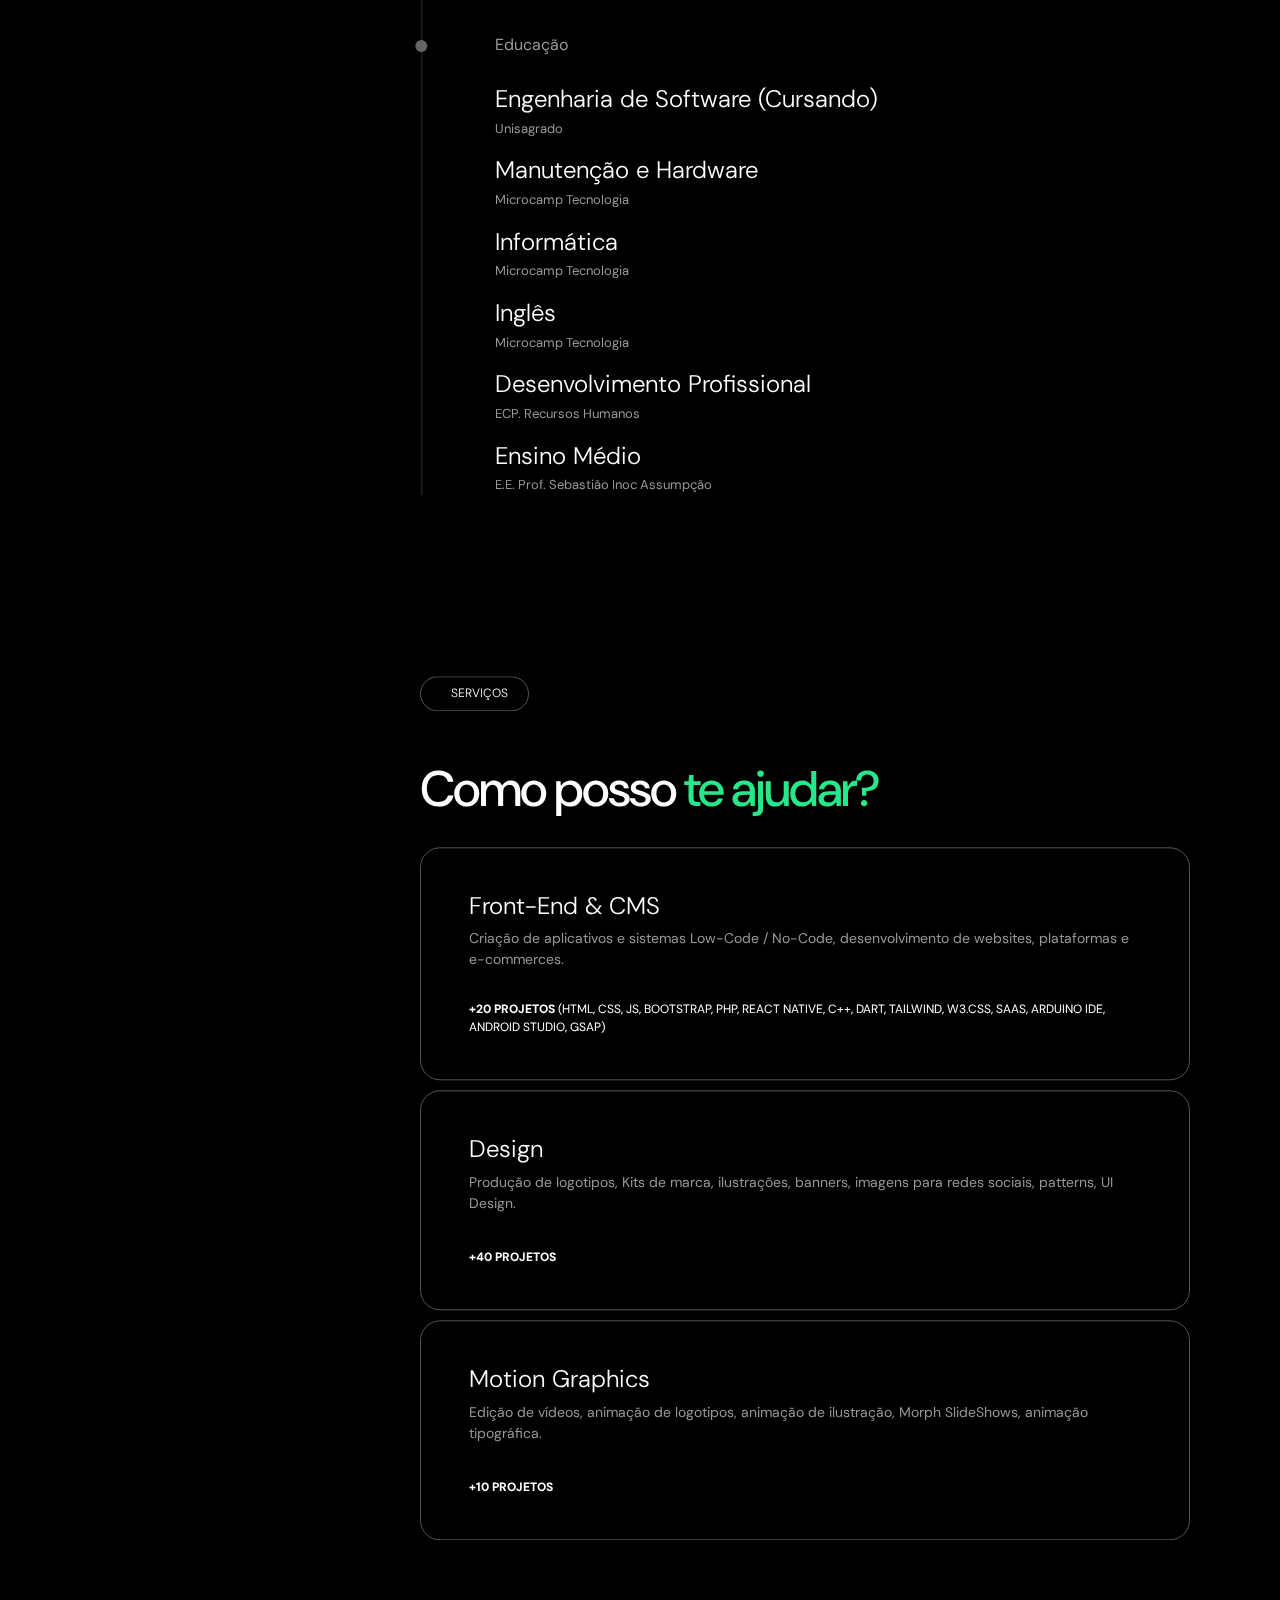
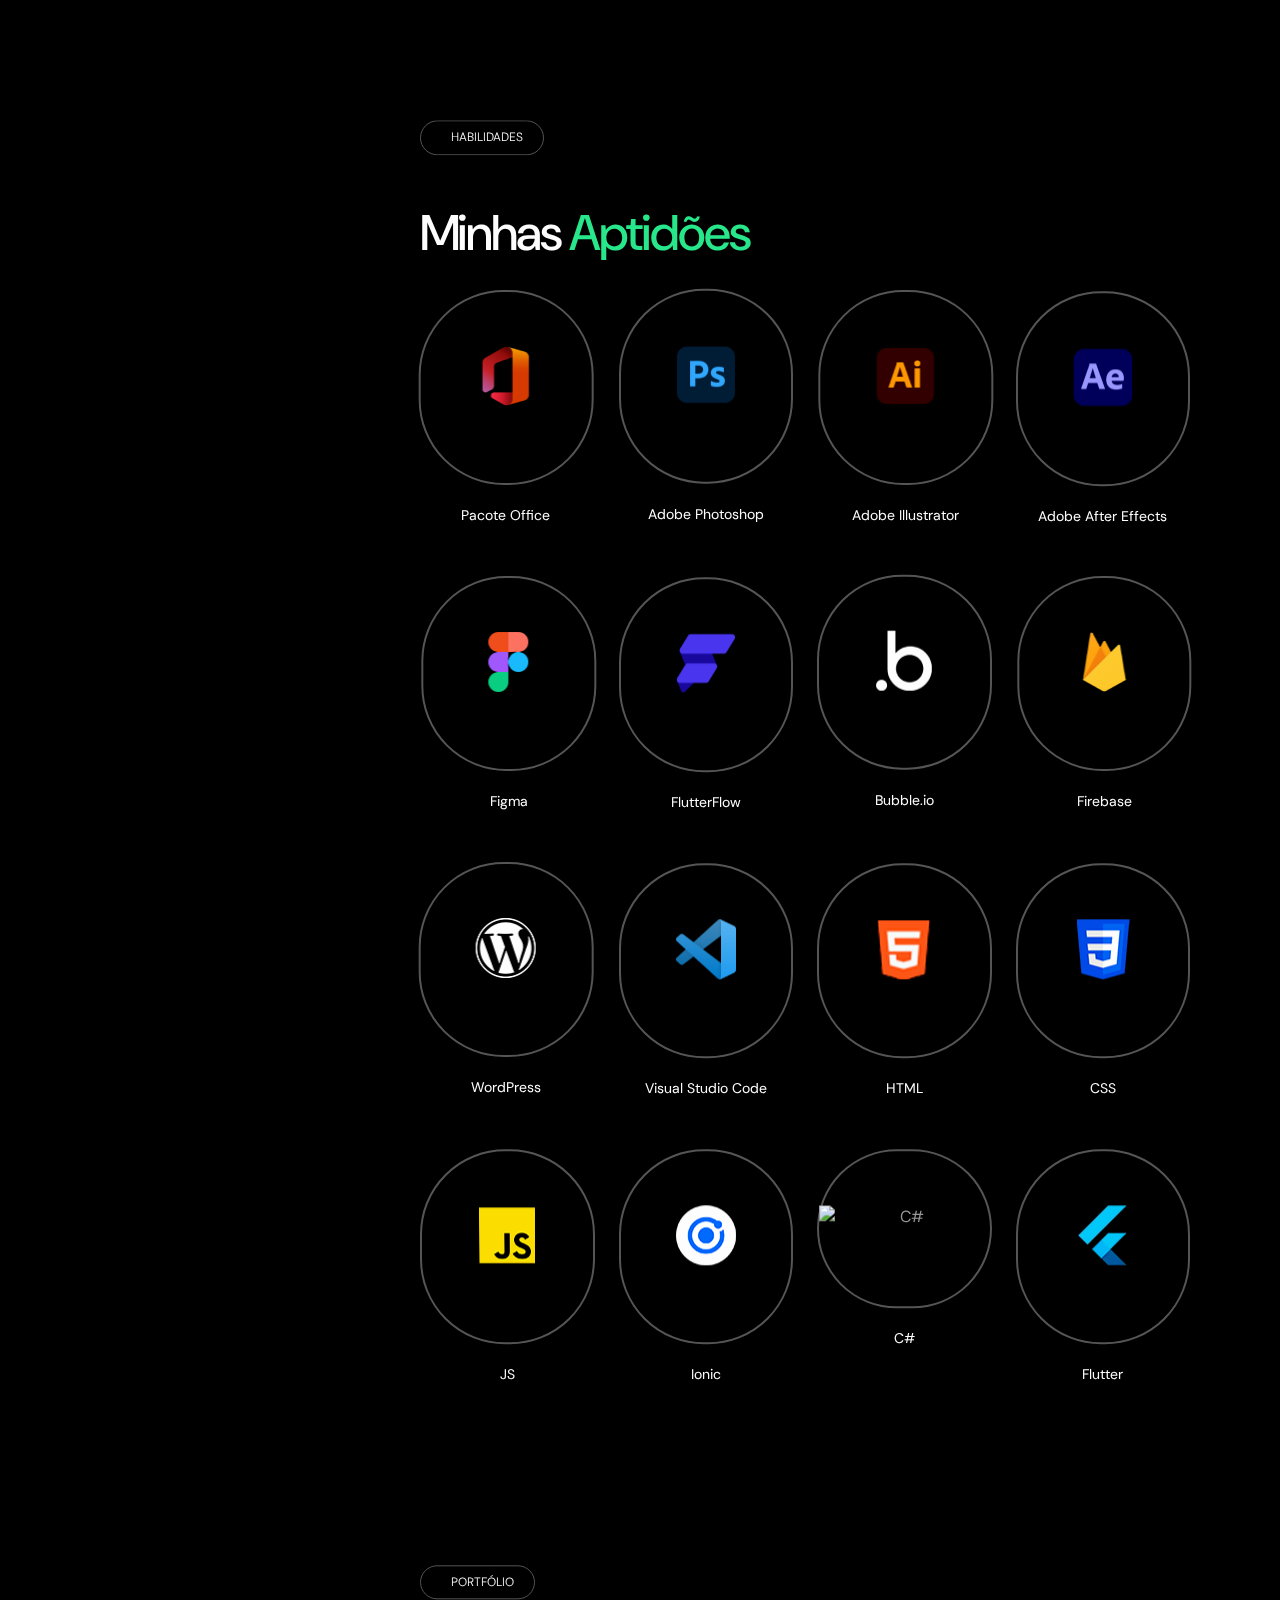
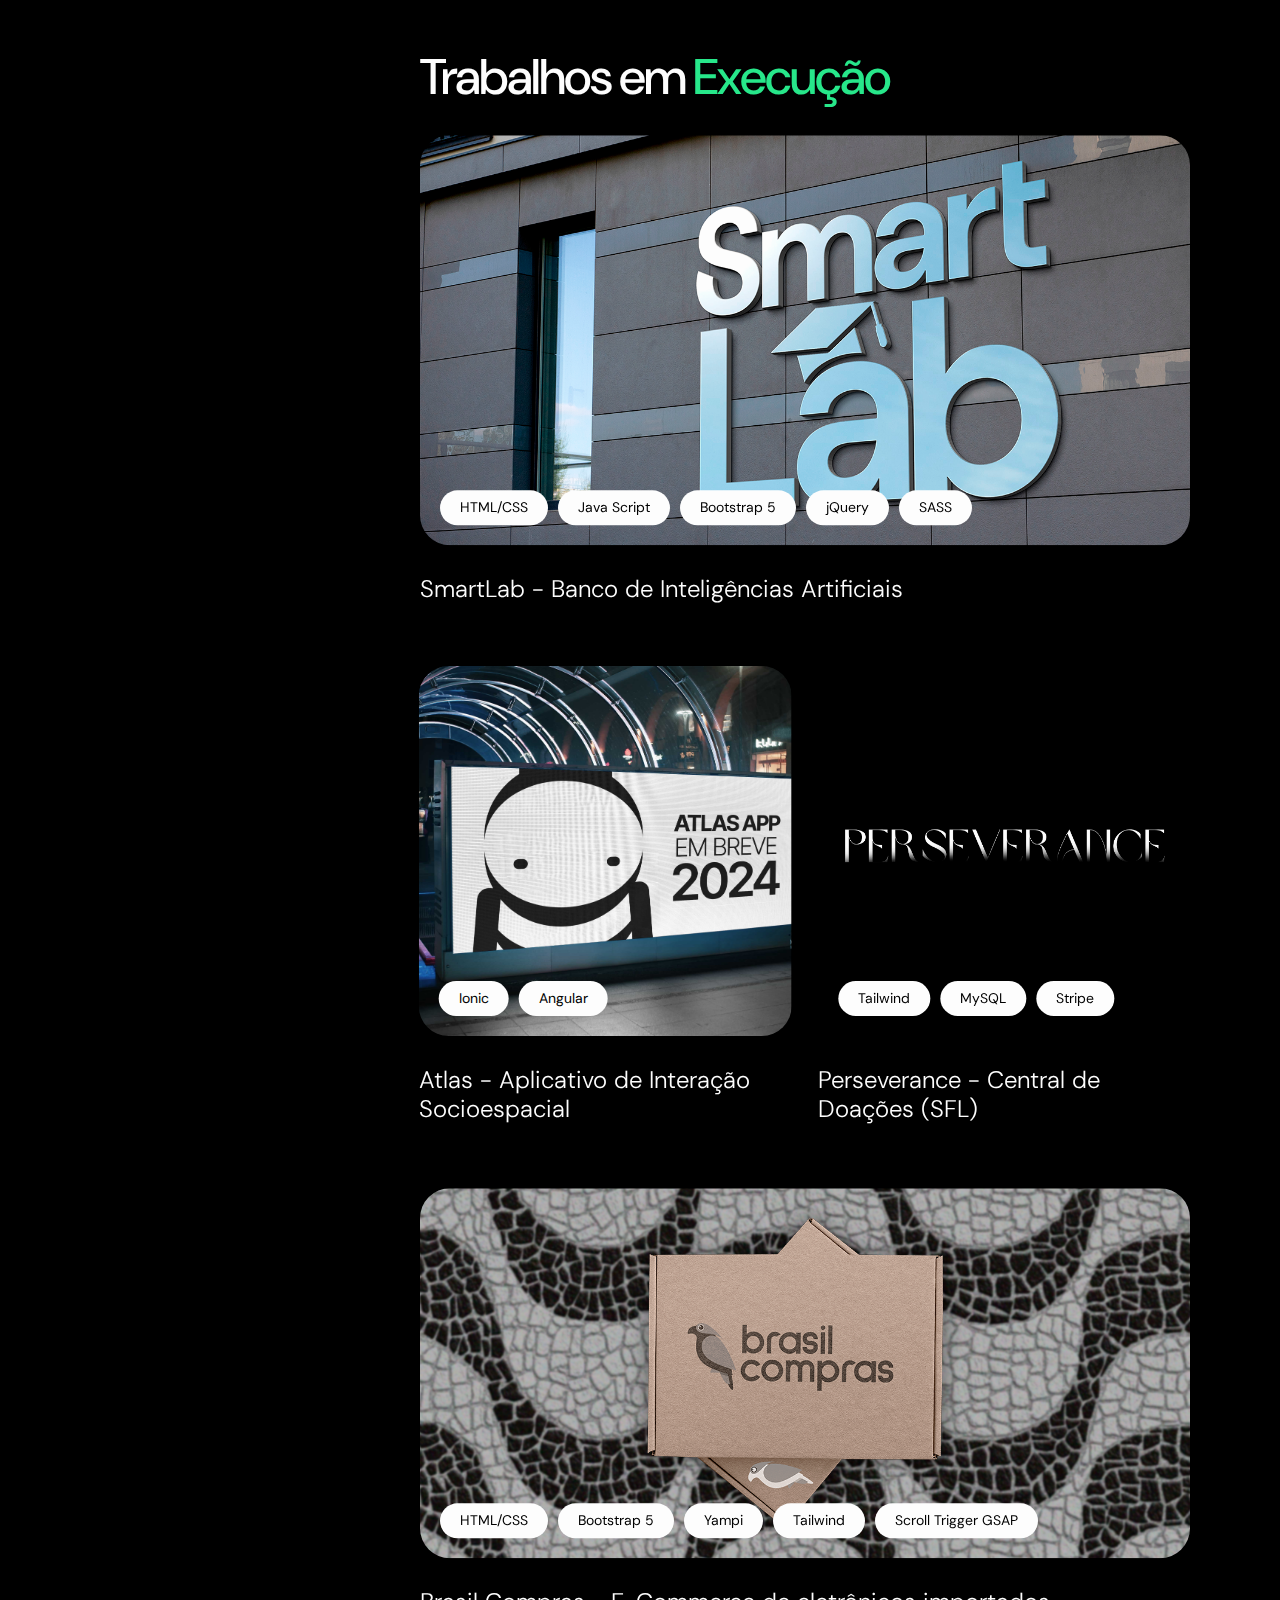
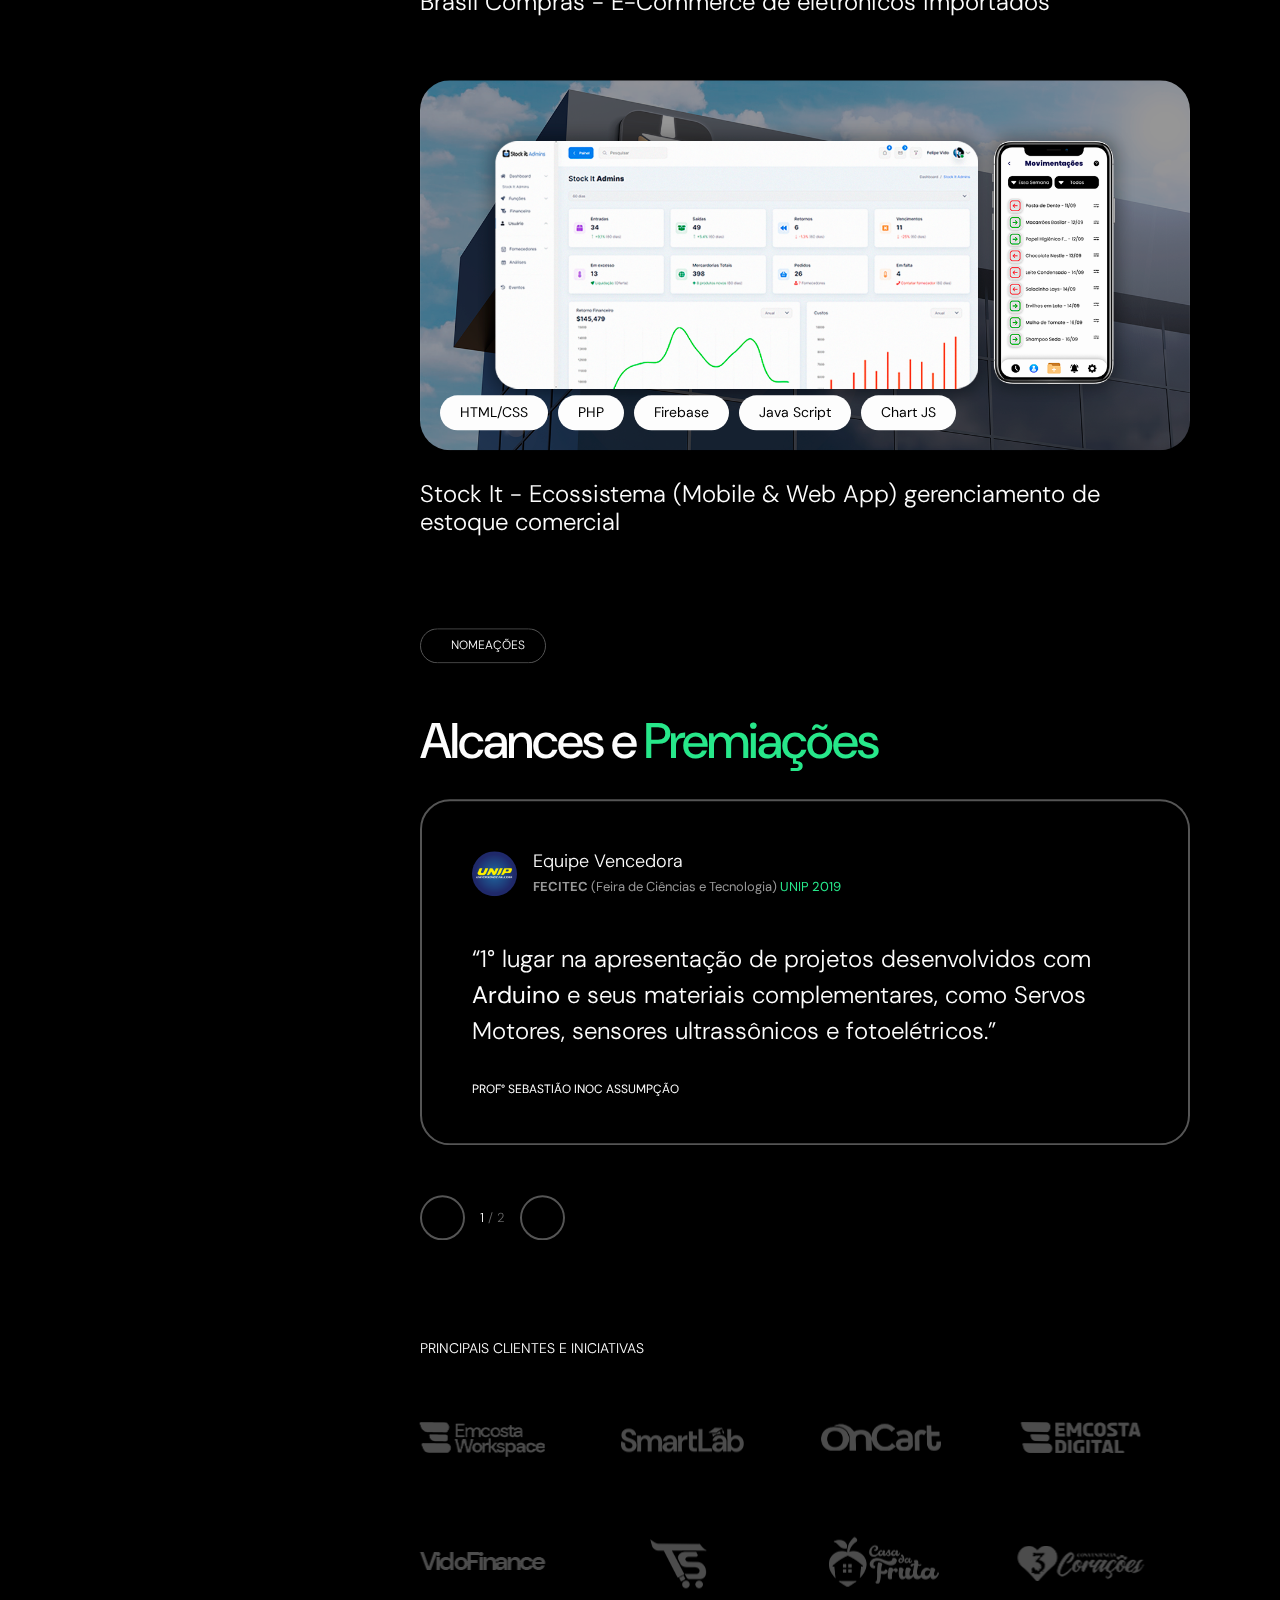
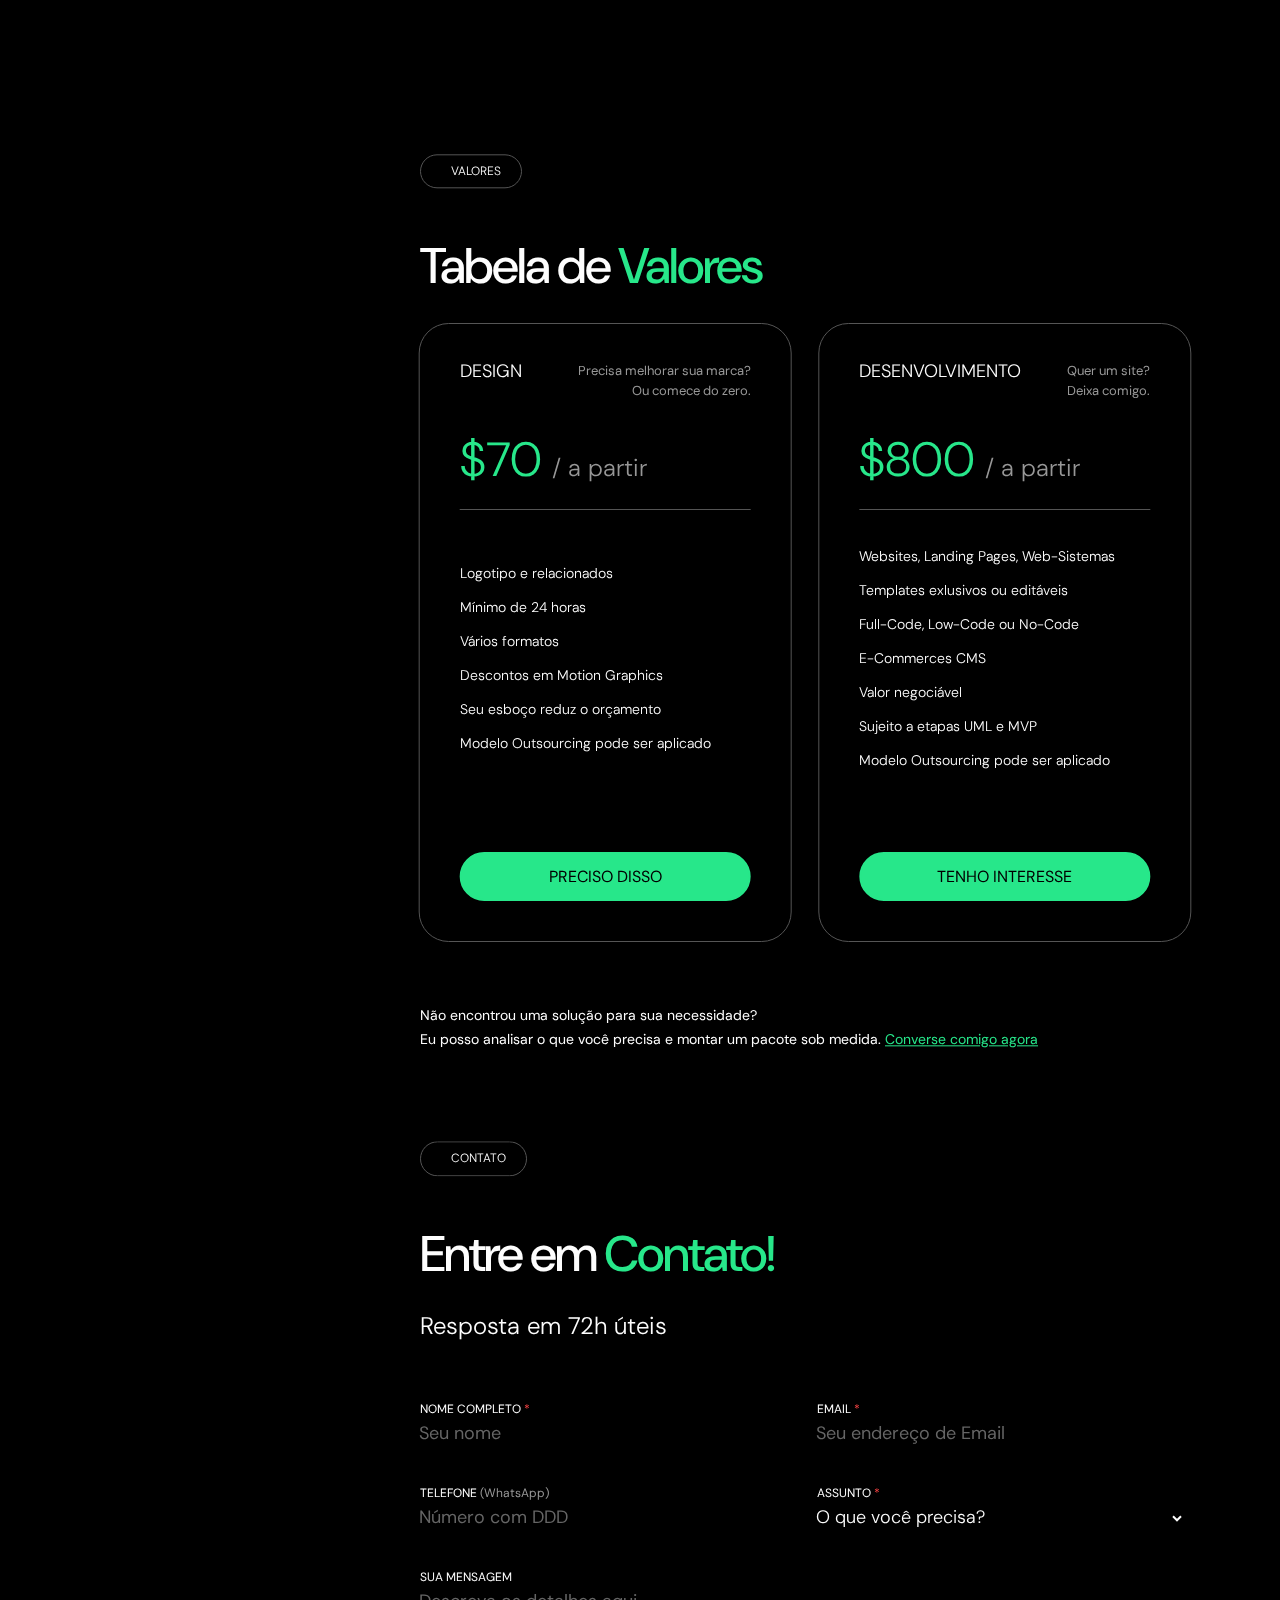
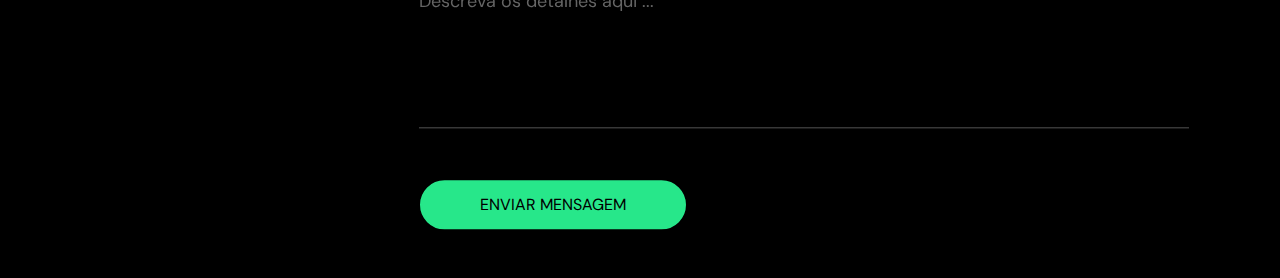
==== commit 0deba6d5: "Github Profile Link Added" ====
--- a/Felipe Vido Porfólio/home2.html
+++ b/Felipe Vido Porfólio/home2.html
@@ -129,7 +129,7 @@
                 <p>Social</p>
                 <ul class="social-links d-flex align-items-center">
                     <li>
-                        <a target="_blank" href="https://twitter.com/vido_felipe"><i class="lab la-twitter"></i></a>
+                        <a target="_blank" href="https://github.com/felipevido"><i class="lab la-github"></i></a>
                     </li>
                     <li>
                         <a target="_blank" href="https://wa.me/5514998854798"><i class="lab la-whatsapp"></i></a>
@@ -198,7 +198,7 @@
         <p class="copyright">&copy; <b>2024 Atlas Inc.</b> Todos os Direitos Reservados</p>
         <ul class="social-profile d-flex align-items-center flex-wrap justify-content-center">
             <li>
-                <a target="_blank" href="https://twitter.com/vido_felipe"><i class="lab la-twitter"></i></a>
+                <a target="_blank" href="https://github.com/felipevido"><i class="lab la-github"></i></a>
             </li>
             <li>
                 <a target="_blank" href="https://wa.me/5514998854798"><i class="lab la-whatsapp"></i></a>
@@ -228,7 +228,7 @@
                     <p class="copyright">&copy; <b>2024 Atlas Inc.</b> Todos os direitos reservados.</p>
                     <ul class="social-profile d-flex align-items-center flex-wrap justify-content-center">
                         <li>
-                            <a target="_blank" href="https://twitter.com/vido_felipe"><i class="lab la-twitter"></i></a>
+                            <a target="_blank" href="https://github.com/felipevido"><i class="lab la-github"></i></a>
                         </li>
                         <li>
                             <a target="_blank" href="https://wa.me/5514998854798"><i class="lab la-whatsapp"></i></a>
